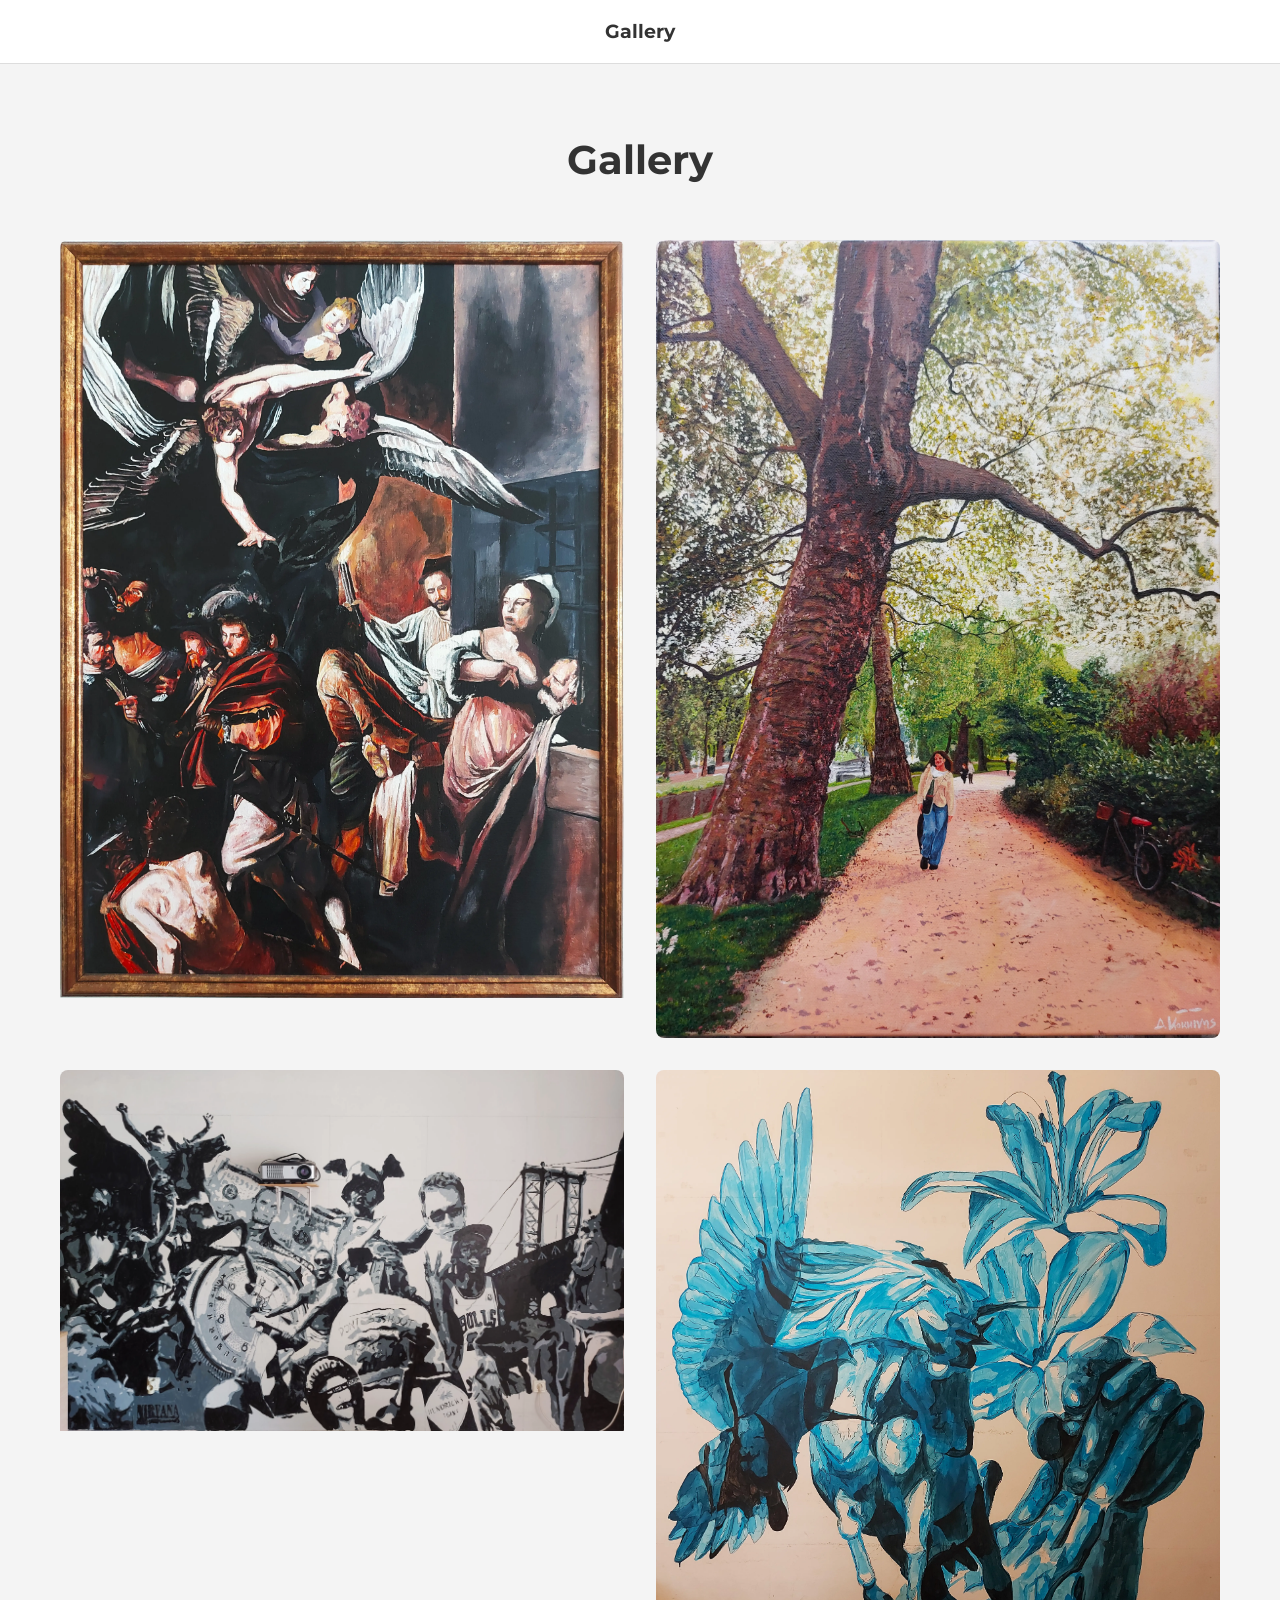
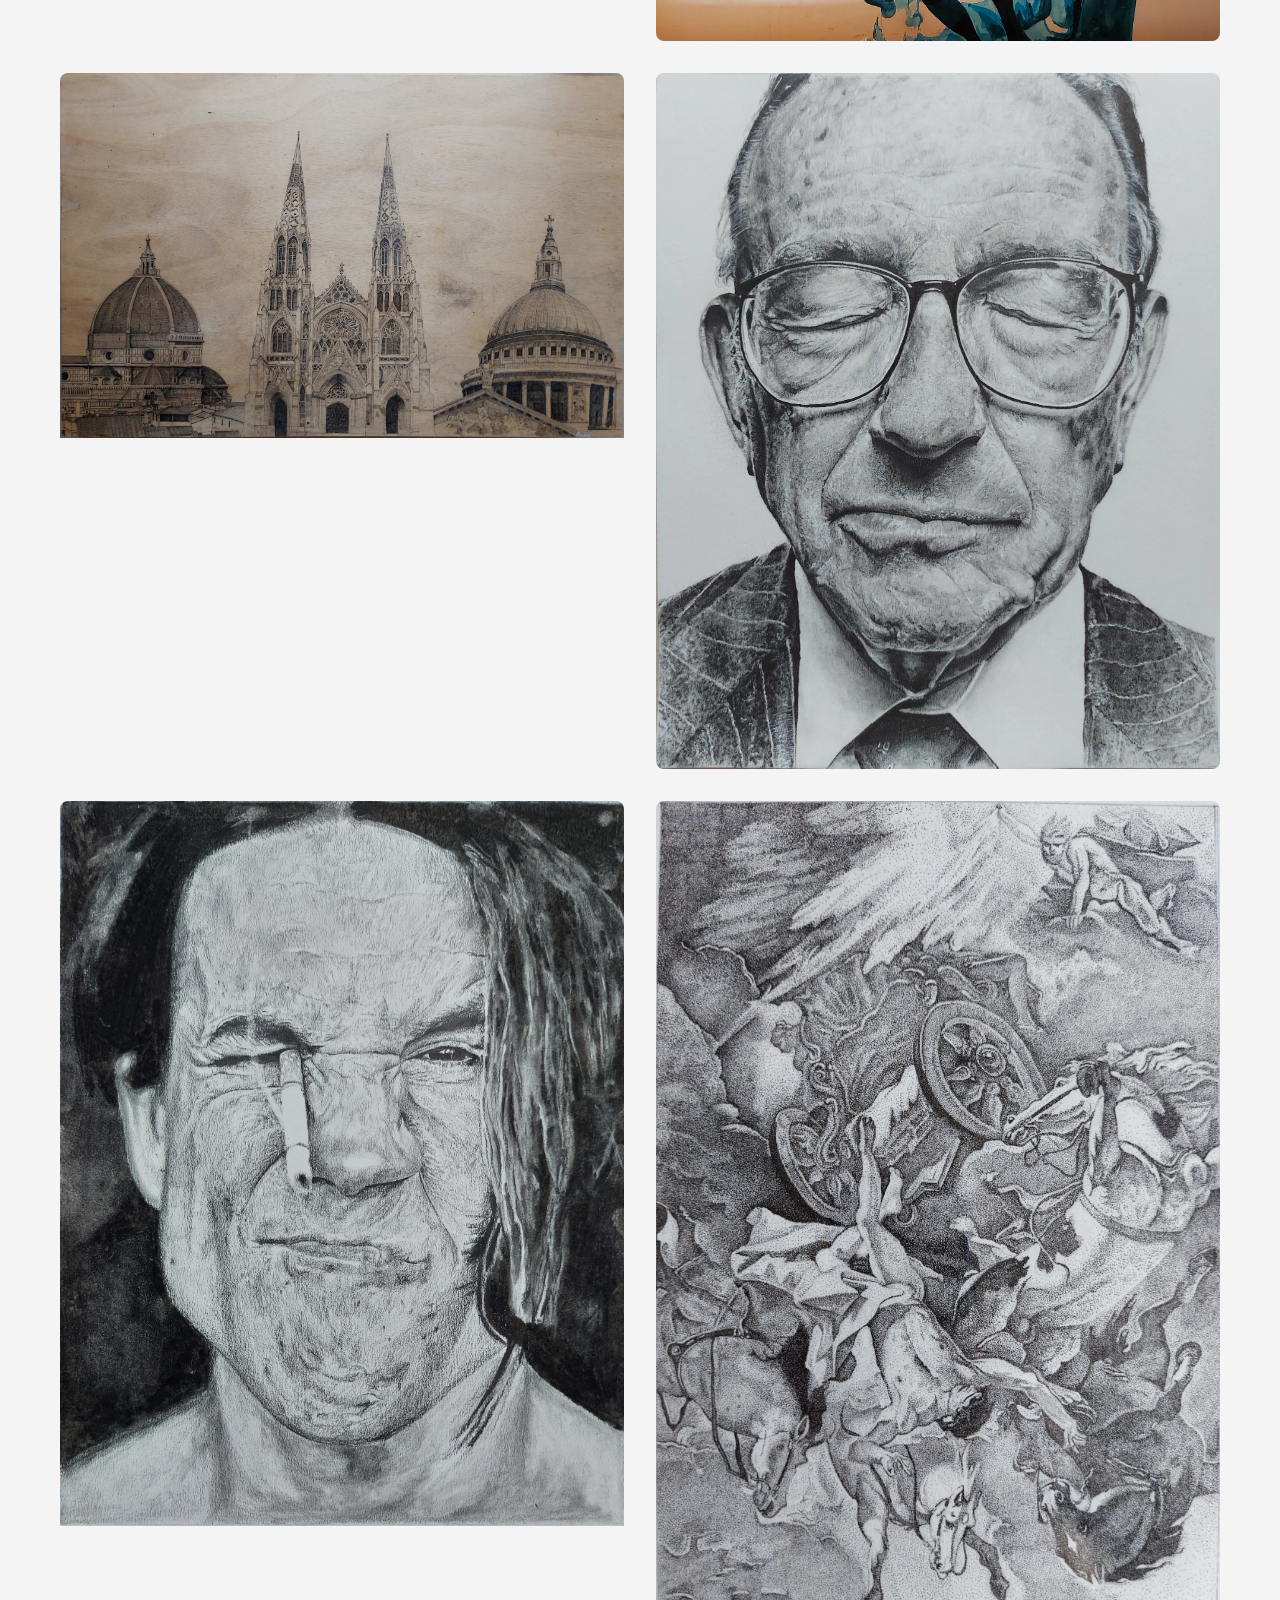
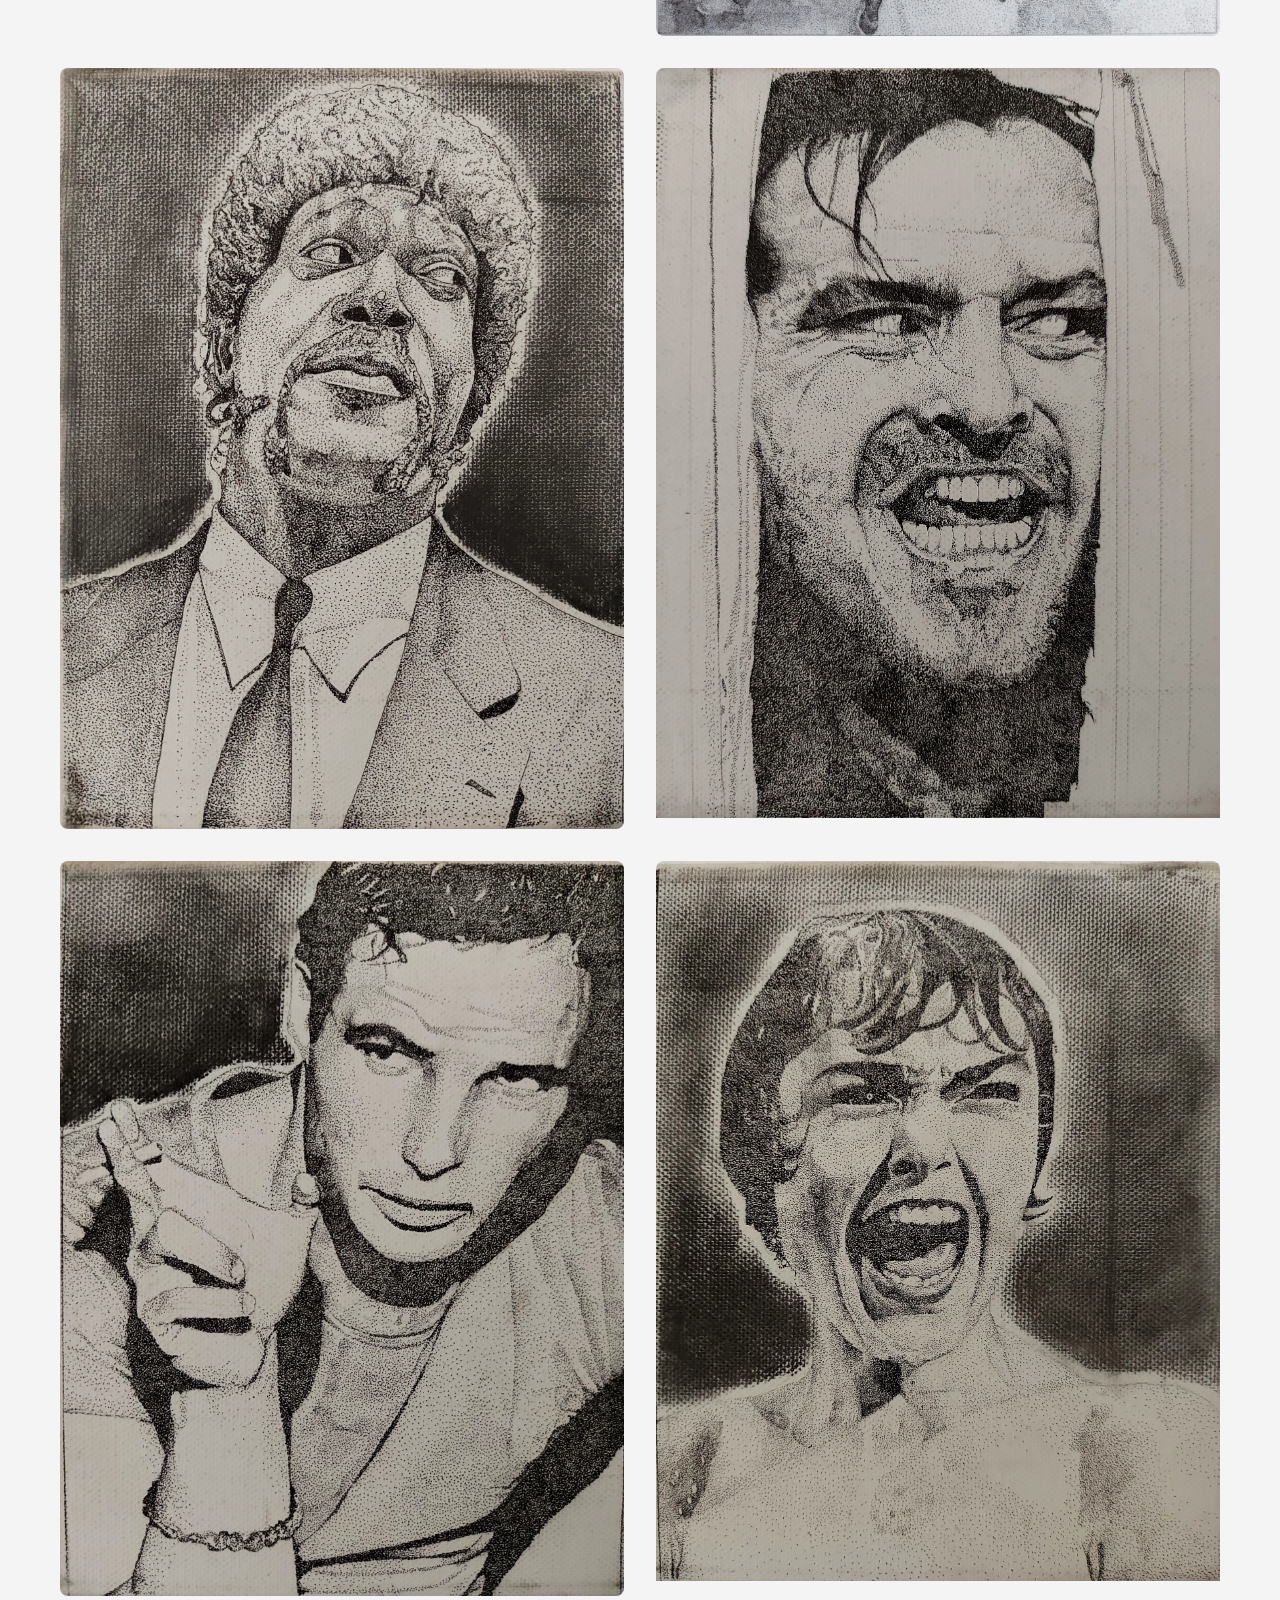
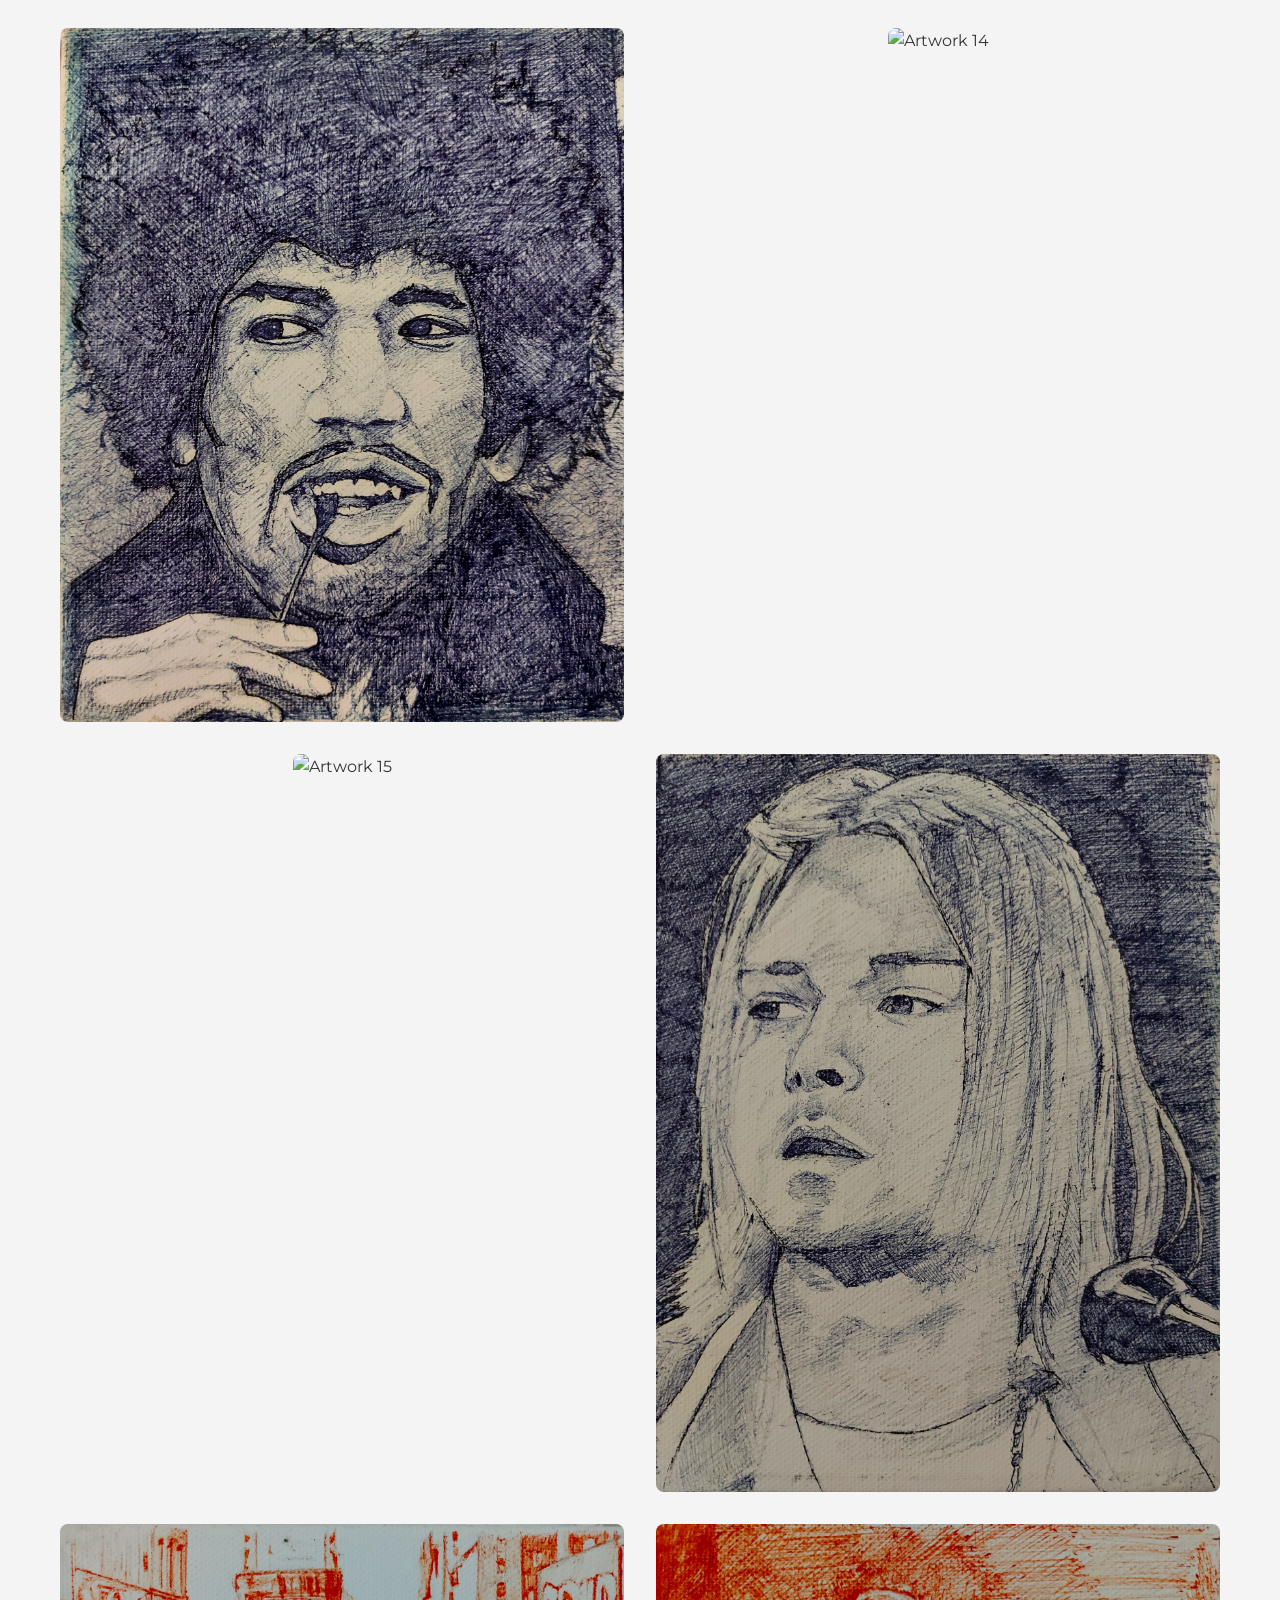
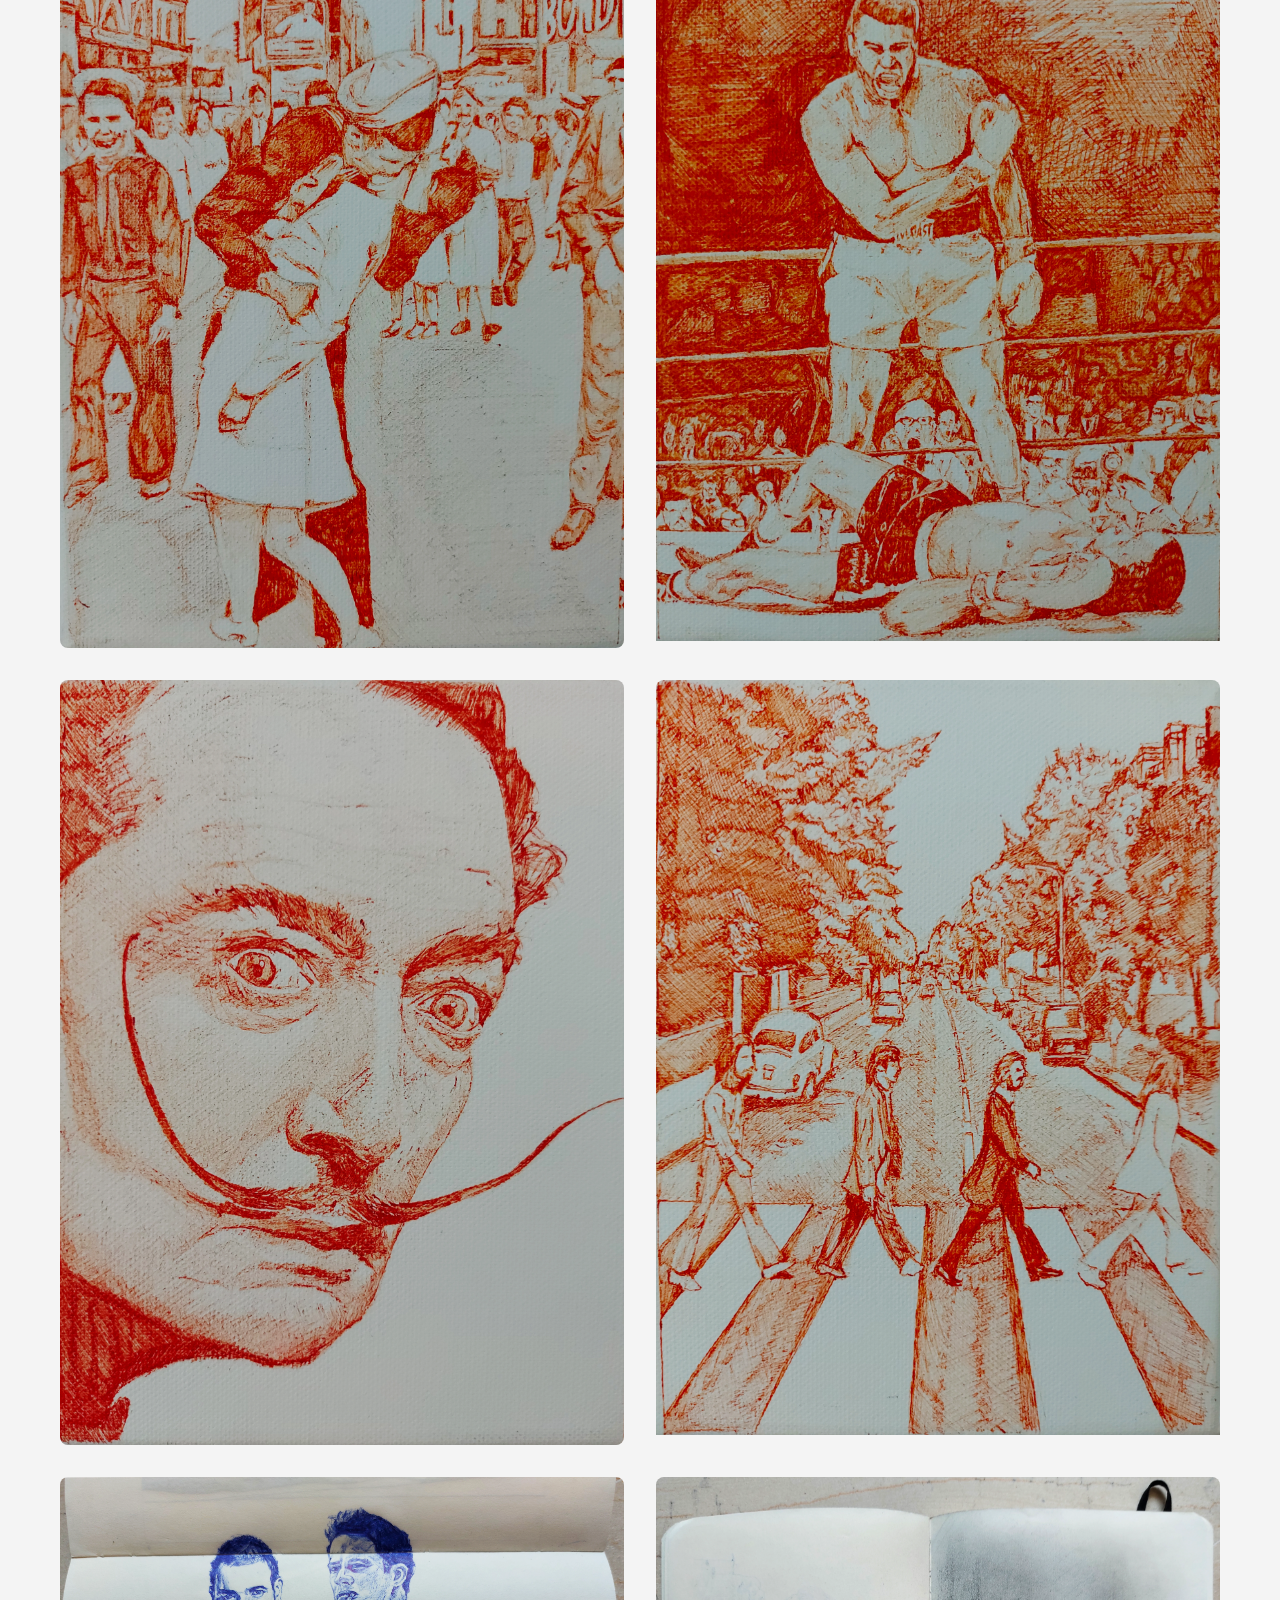
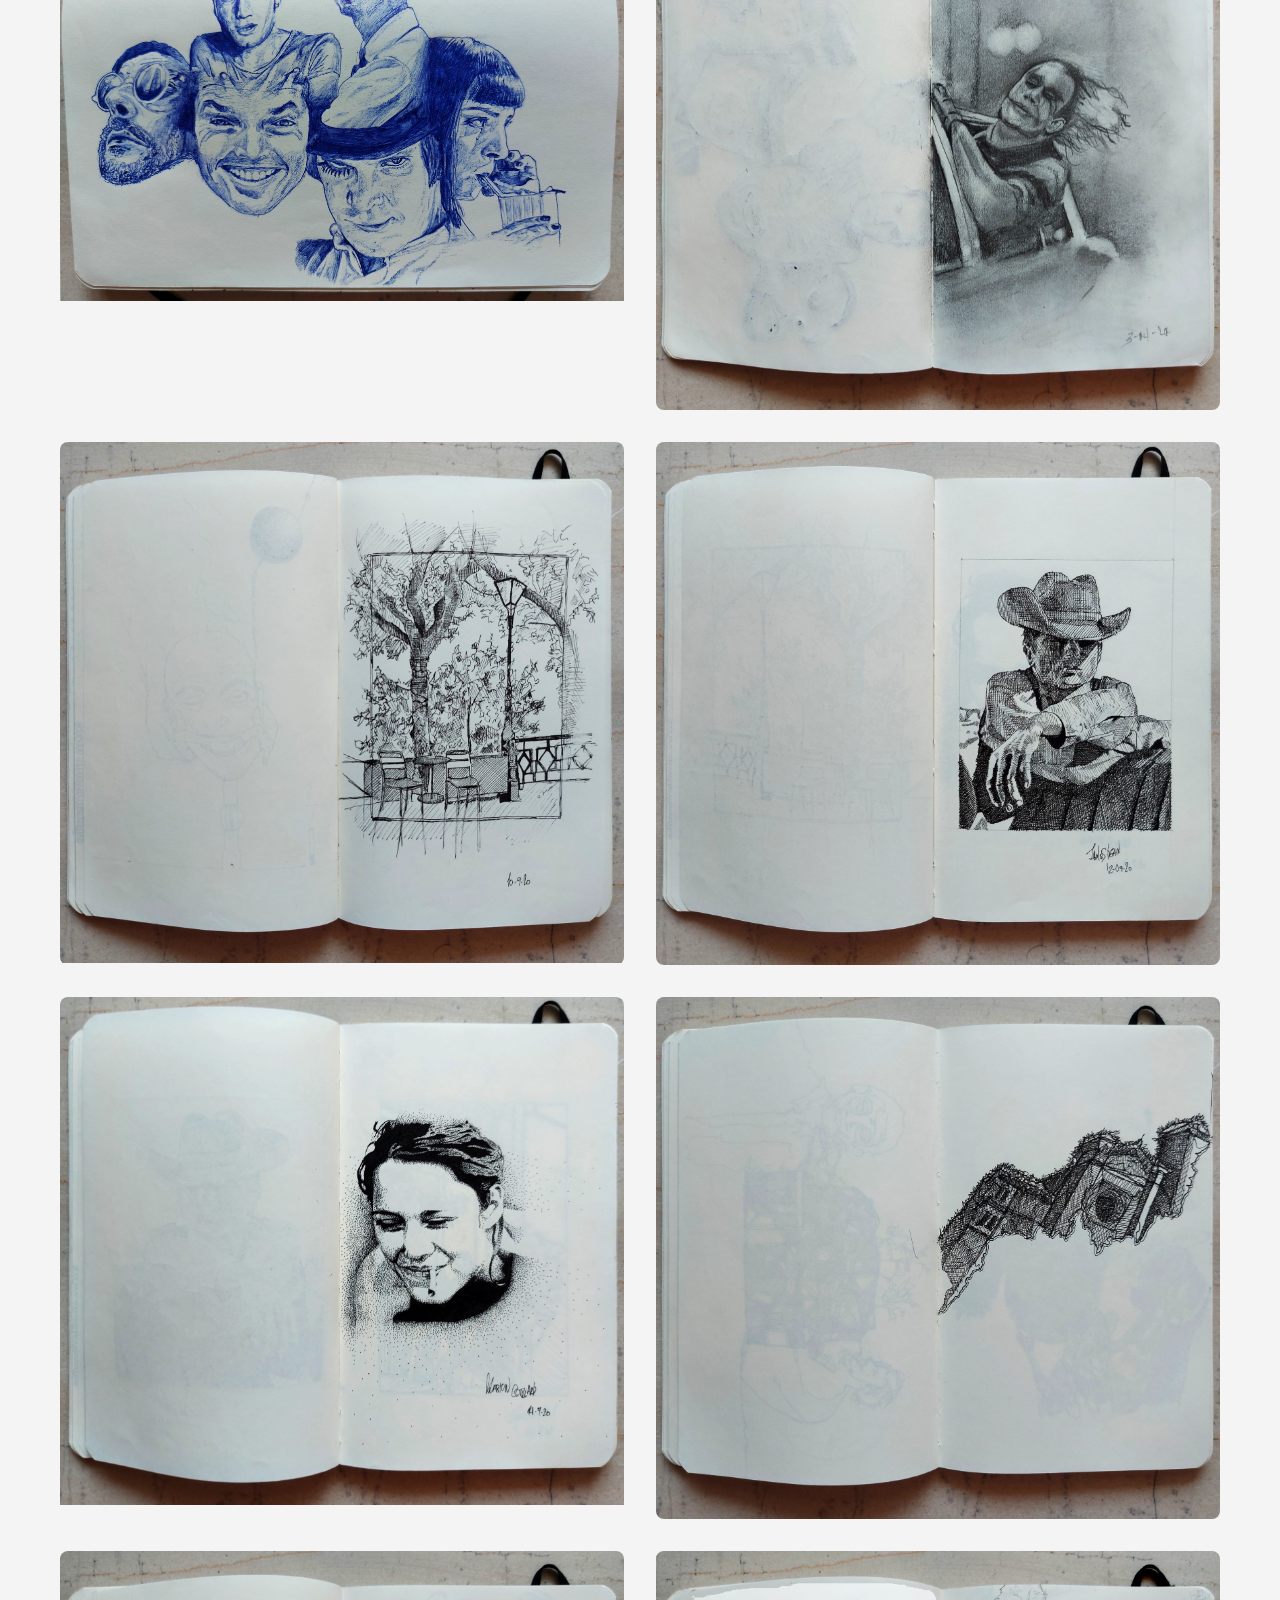
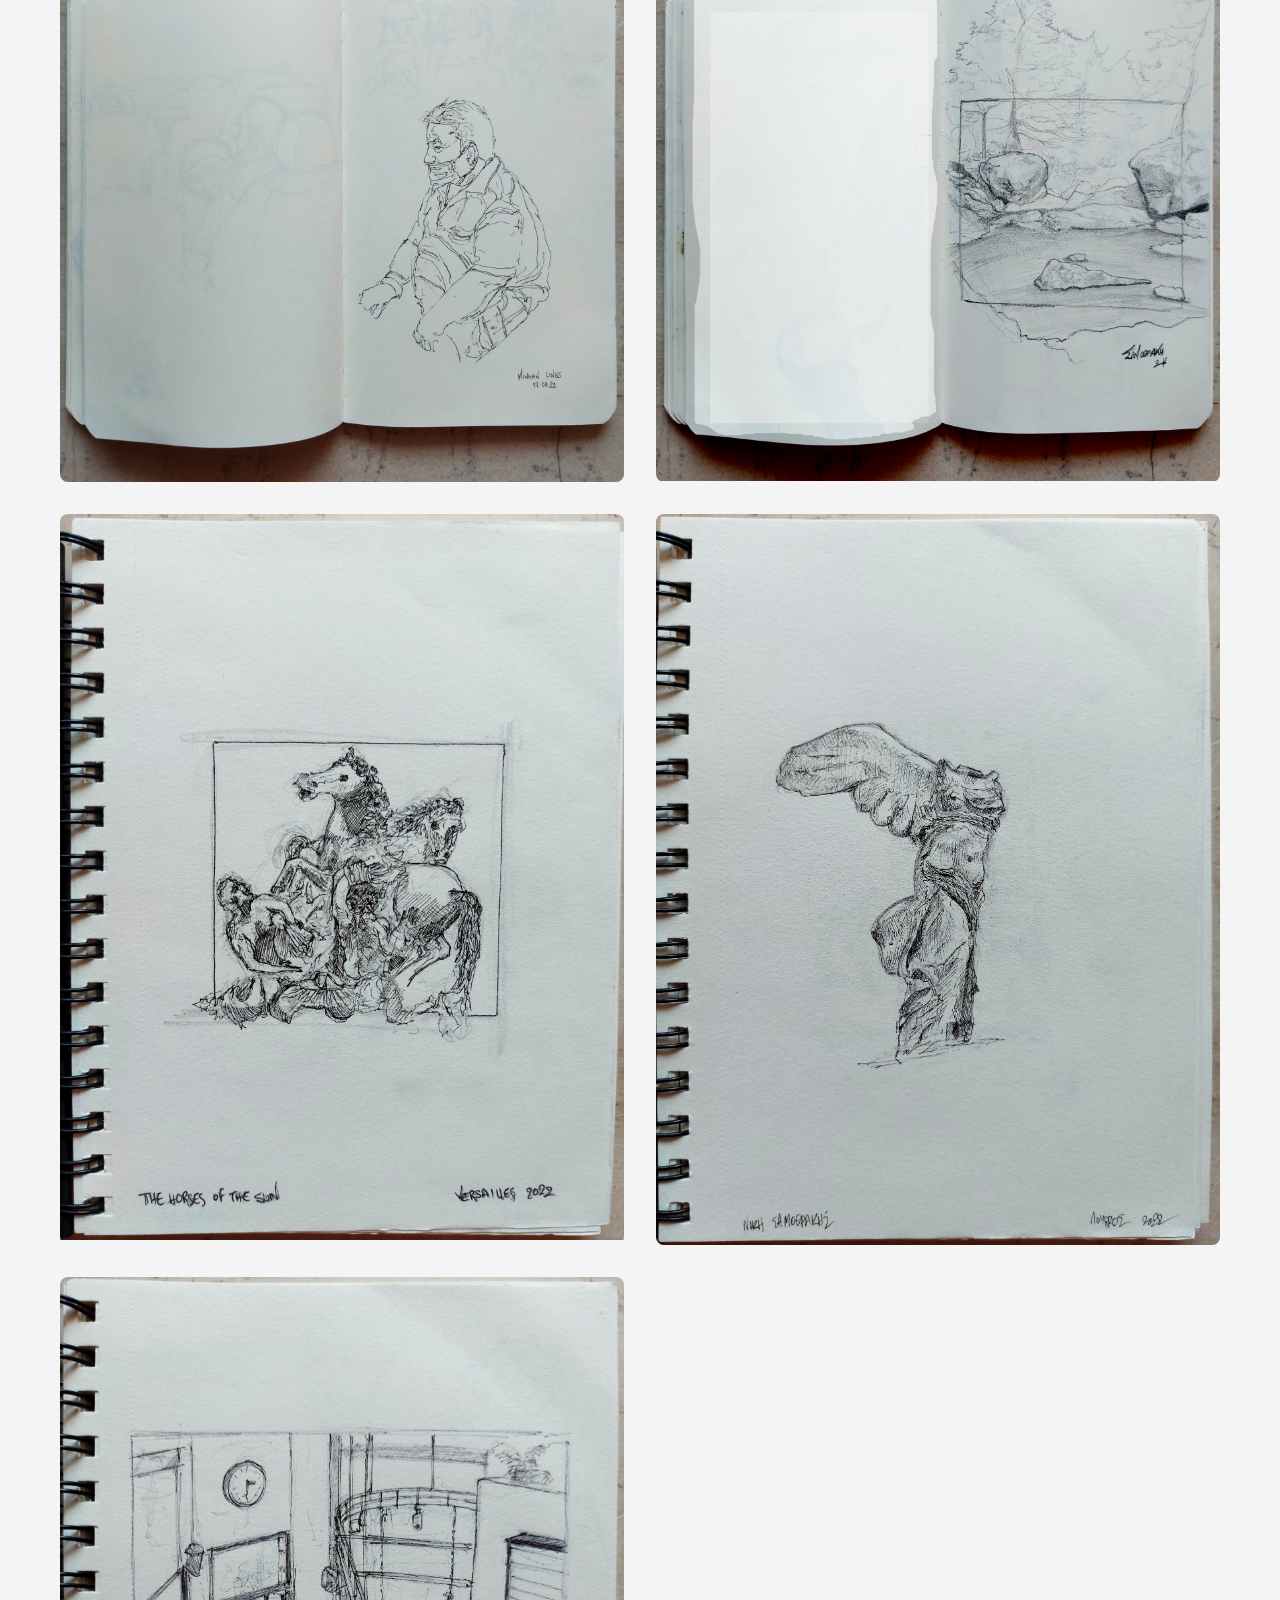
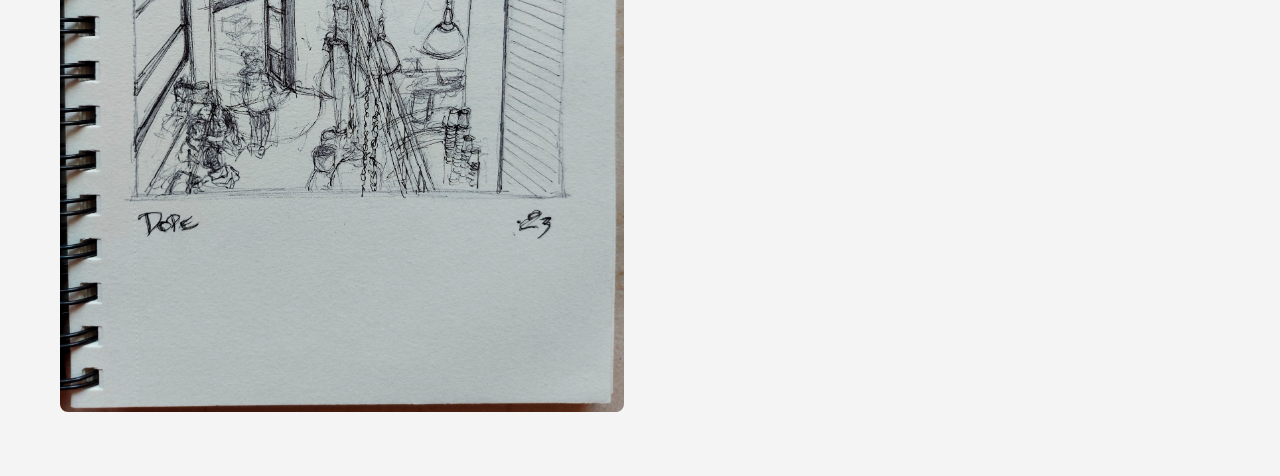
==== index.html @ 59e636bb "Update index.html" ====
<!DOCTYPE html>
<html lang="en">
<head>
    <meta charset="UTF-8">
    <meta name="viewport" content="width=device-width, initial-scale=1.0">
    <title>My Art Portfolio</title>
    <link rel="stylesheet" href="css/style.css">
    <link rel="preconnect" href="https://fonts.googleapis.com">
    <link rel="preconnect" href="https://fonts.gstatic.com" crossorigin>
    <link href="https://fonts.googleapis.com/css2?family=Montserrat:wght@400;700&display=swap" rel="stylesheet">
</head>
<body>

    <header class="site-header">
        <div class="container">
            <nav class="main-nav">
                <ul>
                    <li><a href="#gallery">Gallery</a></li>
                </ul>
            </nav>
        </div>
    </header>

    <main>
        <div class="container">
            <section id="gallery" class="gallery-section">
                <h1 class="gallery-title">Gallery</h1>
                <div class="photo-gallery">
                    <div class="gallery-item" data-title="Oil on Canvas 50x70cm, 2023">
                        <img src="assets/images/1.webp" alt="Artwork 1" loading="lazy">
                    </div>
                    <div class="gallery-item" data-title="Oil on Canvas 30x40cm, 2024">
                        <img src="assets/images/2.webp" alt="Artwork 2" loading="lazy">
                    </div>
                    <div class="gallery-item" data-title="Acrylic paint Wall Mural 406x230cm, 2022">
                        <img src="assets/images/3.webp" alt="Artwork 3" loading="lazy">
                    </div>
                    <div class="gallery-item" data-title="Acrylic paint Wall Mural 150x150cm, 2022">
                        <img src="assets/images/4.webp" alt="Artwork 4" loading="lazy">
                    </div>
                    <div class="gallery-item" data-title="Ink Pen Cross-Hatch on Wood Table 114x75cm, 2022">
                        <img src="assets/images/5.webp" alt="Artwork 5" loading="lazy">
                    </div>
                    <div class="gallery-item" data-title="Pencil & Charcoal Sketch 25x31cm, 2021">
                        <img src="assets/images/6.webp" alt="Artwork 6" loading="lazy">
                    </div>
                    <div class="gallery-item" data-title="Pencil & Charcoal Sketch 28x35cm, 2023">
                        <img src="assets/images/7.webp" alt="Artwork 7" loading="lazy">
                    </div>
                    <div class="gallery-item" data-title="Ink Pen Stippling 23x15.5cm, 2024">
                        <img src="assets/images/8.webp" alt="Artwork 8" loading="lazy">
                    </div>
                    <div class="gallery-item" data-title="Ballpoint Pen on Canvas Stippling 20x15cm, 2020">
                        <img src="assets/images/9.webp" alt="Artwork 9" loading="lazy">
                    </div>
                    <div class="gallery-item" data-title="Ballpoint Pen on Canvas Stippling 20x15cm, 2020">
                        <img src="assets/images/10.webp" alt="Artwork 10" loading="lazy">
                    </div>
                    <div class="gallery-item" data-title="Ballpoint Pen on Canvas Stippling 20x15cm, 2020">
                        <img src="assets/images/11.webp" alt="Artwork 11" loading="lazy">
                    </div>
                    <div class="gallery-item" data-title="Ballpoint Pen on Canvas Stippling 20x15cm, 2020">
                        <img src="assets/images/12.webp" alt="Artwork 12" loading="lazy">
                    </div>
                    <div class="gallery-item" data-title="Ballpoint Pen on Canvas 20x15cm, 2020">
                        <img src="assets/images/13.webp" alt="Artwork 13" loading="lazy">
                    </div>
                    <div class="gallery-item" data-title="Ballpoint Pen on Canvas 20x15cm, 2020">
                        <img src="assets/images/14.webp" alt="Artwork 14" loading="lazy">
                    </div>
                    <div class="gallery-item" data-title="Ballpoint Pen on Canvas 20x15cm, 2020">
                        <img src="assets/images/15.webp" alt="Artwork 15" loading="lazy">
                    </div>
                    <div class="gallery-item" data-title="Ballpoint Pen on Canvas 20x15cm, 2020">
                        <img src="assets/images/16.webp" alt="Artwork 16" loading="lazy">
                    </div>
                    <div class="gallery-item" data-title="Ballpoint Pen on Canvas 20x15cm, 2020">
                        <img src="assets/images/17.webp" alt="Artwork 17" loading="lazy">
                    </div>
                    <div class="gallery-item" data-title="Ballpoint Pen on Canvas 20x15cm, 2020">
                        <img src="assets/images/18.webp" alt="Artwork 18" loading="lazy">
                    </div>
                    <div class="gallery-item" data-title="Ballpoint Pen on Canvas 20x15cm, 2020">
                        <img src="assets/images/19.webp" alt="Artwork 19" loading="lazy">
                    </div>
                    <div class="gallery-item" data-title="Ballpoint Pen on Canvas 20x15cm, 2020">
                        <img src="assets/images/20.webp" alt="Artwork 20" loading="lazy">
                    </div>
                    <div class="gallery-item" data-title="Ballpoint Pen on Sketchbook 21x13cm, 2020">
                        <img src="assets/images/21.webp" alt="Artwork 21" loading="lazy">
                    </div>
                    <div class="gallery-item" data-title="Pencil on Sketchbook 21x13cm, 2020">
                        <img src="assets/images/22.webp" alt="Artwork 22" loading="lazy">
                    </div>
                    <div class="gallery-item" data-title="Inc Pen on Sketchbook 21x13cm, 2020">
                        <img src="assets/images/23.webp" alt="Artwork 23" loading="lazy">
                    </div>
                    <div class="gallery-item" data-title="Inc Pen Cross-Hatch on Sketchbook 21x13cm, 2020">
                        <img src="assets/images/24.webp" alt="Artwork 24" loading="lazy">
                    </div>
                    <div class="gallery-item" data-title="Inc Pen Stippling on Sketchbook 21x13cm, 2020">
                        <img src="assets/images/25.webp" alt="Artwork 25" loading="lazy">
                    </div>
                    <div class="gallery-item" data-title="Inc Pen on Sketchbook 21x13cm, 2021">
                        <img src="assets/images/26.webp" alt="Artwork 26" loading="lazy">
                    </div>
                    <div class="gallery-item" data-title="Ink Pen on Sketchbook 21x13cm, 2022">
                        <img src="assets/images/27.webp" alt="Artwork 27" loading="lazy">
                    </div>
                    <div class="gallery-item" data-title="Pencil on Sketchbook 21x13cm, 2024">
                        <img src="assets/images/28.webp" alt="Artwork 28" loading="lazy">
                    </div>
                    <div class="gallery-item" data-title="Inc Pen on Sketchbook 21x14cm, 2022">
                        <img src="assets/images/29.webp" alt="Artwork 29" loading="lazy">
                    </div>
                    <div class="gallery-item" data-title="Inc Pen on Sketchbook 21x14cm, 2022">
                        <img src="assets/images/30.webp" alt="Artwork 30" loading="lazy">
                    </div>
                    <div class="gallery-item" data-title="Inc Pen on Sketchbook 21x14cm, 2023">
                        <img src="assets/images/31.webp" alt="Artwork 31" loading="lazy">
                    </div>
                </div>
            </section>
        </div>
    </main>
    <!-- Lightbox modal -->
    <div id="lightbox" class="lightbox">
      <span class="close">&times;</span>
      <img class="lightbox-content" id="lightbox-img">
    </div>

    <script>
      const lightbox = document.getElementById("lightbox");
      const lightboxImg = document.getElementById("lightbox-img");
      const closeBtn = document.querySelector(".lightbox .close");

      document.querySelectorAll(".gallery-item img").forEach(img => {
        img.addEventListener("click", () => {
          lightbox.style.display = "flex";
          lightboxImg.src = img.src;
        });
      });

      // Close on click of X
      closeBtn.addEventListener("click", () => {
        lightbox.style.display = "none";
      });

      // Close on click outside image
      lightbox.addEventListener("click", (e) => {
        if (e.target === lightbox) {
          lightbox.style.display = "none";
        }
      });
    </script>

</body>
</html>
---- css/style.css ----
* {
    margin: 0;
    padding: 0;
    box-sizing: border-box;
}

html {
    scroll-behavior: smooth;
}

body {
    font-family: 'Montserrat', sans-serif;
    line-height: 1.6;
    background-color: #f4f4f4;
    color: #333;
}

.container {
    max-width: 1200px;
    margin: 0 auto;
    padding: 0 20px;
}

/* Header and Navigation */
.site-header {
    background-color: #fff;
    padding: 1rem 0;
    text-align: center;
    border-bottom: 1px solid #ddd;
}

.main-nav ul {
    list-style: none;
}

.main-nav ul li {
    display: inline;
    margin: 0 15px;
}

.main-nav a {
    text-decoration: none;
    color: #333;
    font-weight: 700;
    font-size: 1.2rem;
    transition: color 0.3s ease;
}

.main-nav a:hover {
    color: #777;
}

/* Gallery Section */
.gallery-section {
    padding: 4rem 0;
}

.gallery-title {
    text-align: center;
    margin-bottom: 3rem;
    font-size: 2.5rem;
}

.photo-gallery {
    display: grid;
    grid-template-columns: repeat(2, 1fr); 
    gap: 2rem; 
    justify-items: center; 
}

.gallery-item {
    position: relative;
    overflow: hidden;
    cursor: pointer;
    border-radius: 8px;
    transition: transform 0.5s ease;
}

.gallery-item img {
    display: block;
    width: 100%;
    height: auto;
    transition: transform 2s ease, opacity 0.5s ease; /* smooth slow zoom + fade */
}

/* Zoom and fade image on hover */
.gallery-item:hover img {
    transform: scale(1.1);
    opacity: 0.7;
}

.gallery-item:hover {
    transform: translateY(-3px);
    box-shadow: 0 8px 20px rgba(0,0,0,0.2);
}

/* Overlay text */
.gallery-item::after {
    content: attr(data-title); /* dynamic text from HTML */
    position: absolute;
    top: 50%;
    left: 50%;
    transform: translate(-50%, -50%);
    color: white;
    font-size: 1.3rem;
    font-weight: 700;
    text-align: center;
    opacity: 0;
    transition: opacity 0.6s ease;
    pointer-events: none;
}

/* Show text on hover */
.gallery-item:hover::after {
    opacity: 1;
}

/* Responsive adjustments */
@media (max-width: 768px) {
    .gallery-title {
        font-size: 2rem;
    }

    .photo-gallery {
        grid-template-columns: repeat(auto-fit, minmax(250px, 1fr));
    }
}

@media (max-width: 1024px) {
    .photo-gallery {
        grid-template-columns: repeat(2, 1fr); 
    }
}

@media (max-width: 600px) {
    .photo-gallery {
        grid-template-columns: 1fr; 
    }
}

/* Lightbox modal */
.lightbox {
    display: none; 
    position: fixed;
    z-index: 1000;
    left: 0;
    top: 0;
    width: 100%;
    height: 100%;
    background: rgba(0, 0, 0, 0.7); 
    backdrop-filter: blur(5px);      
    justify-content: center;
    align-items: center;
}

.lightbox-content {
    max-width: 90%;
    max-height: 90%;
    border-radius: 8px;
    box-shadow: 0 4px 20px rgba(0,0,0,0.4);
}

.lightbox .close {
    position: absolute;
    top: 20px;
    right: 40px;
    font-size: 40px;
    font-weight: bold;
    color: white;
    cursor: pointer;
    transition: 0.3s;
}

.lightbox .close:hover {
    color: #ccc;
}
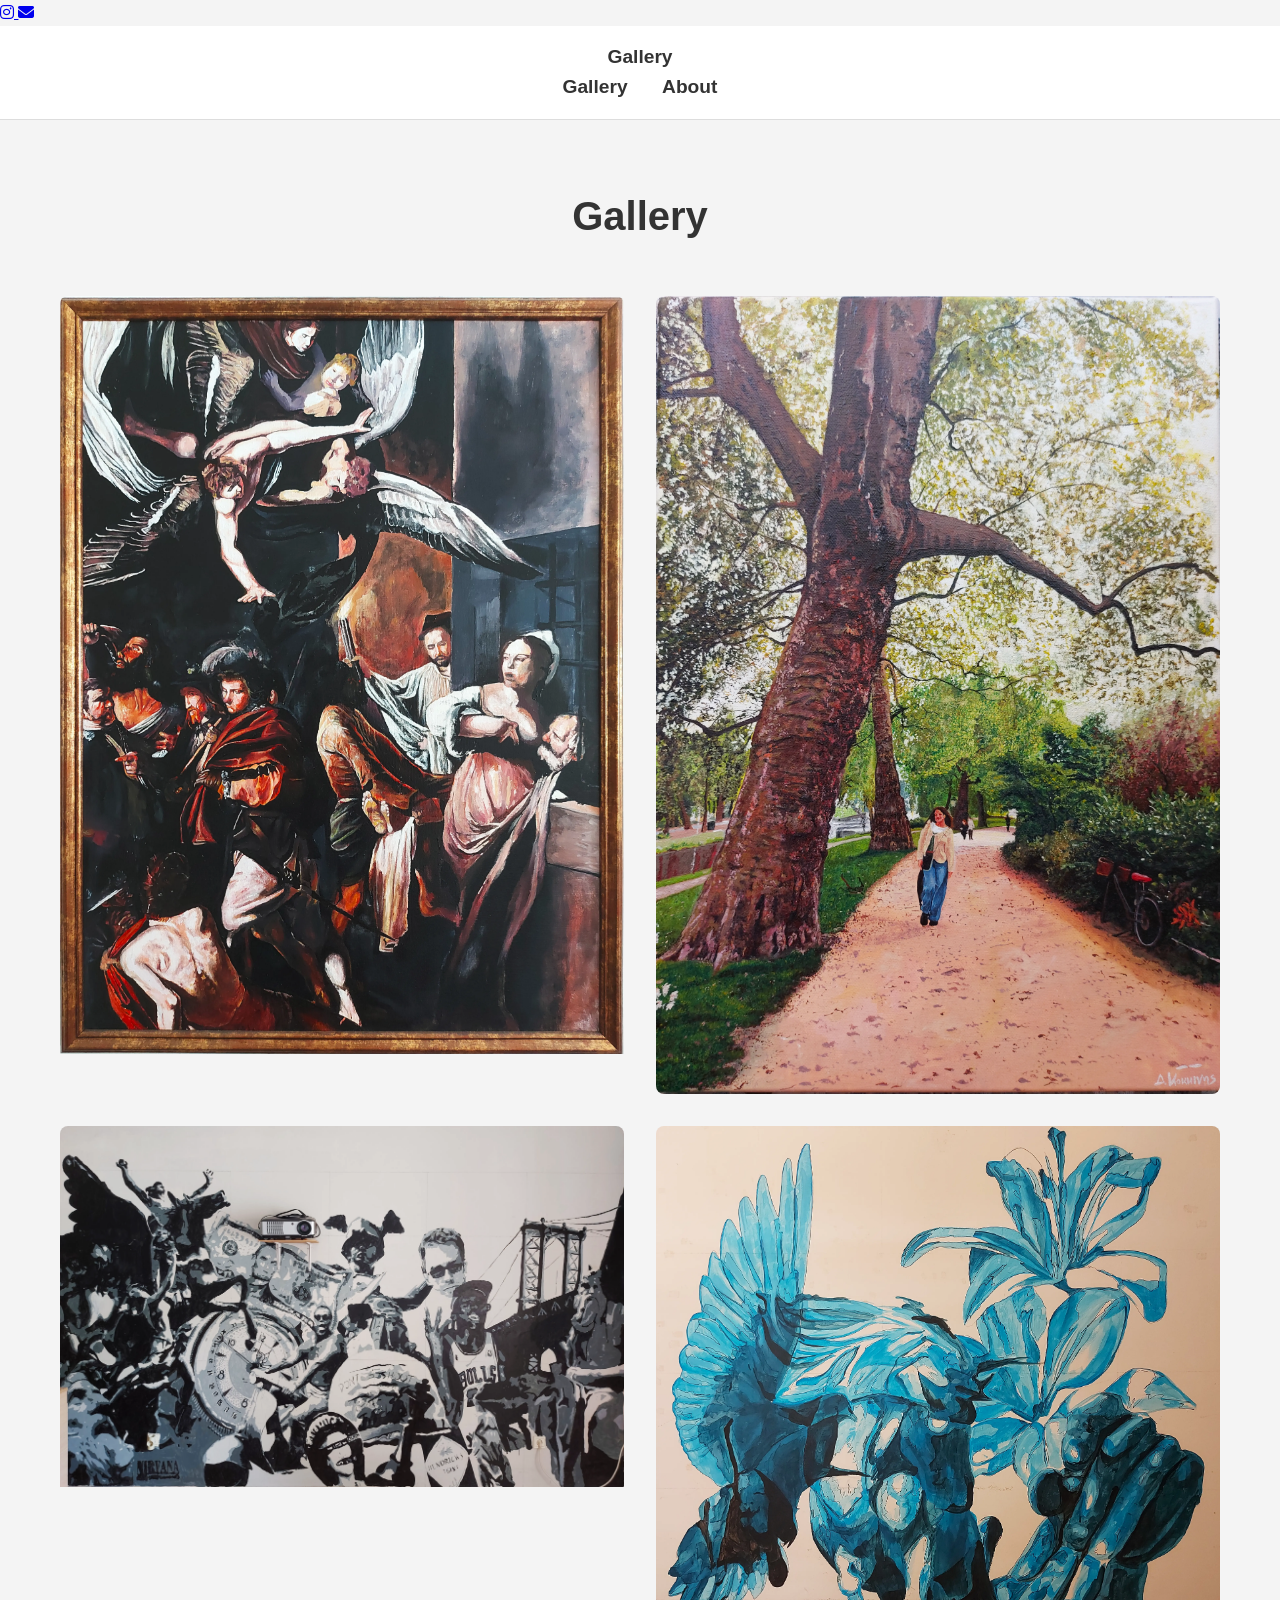
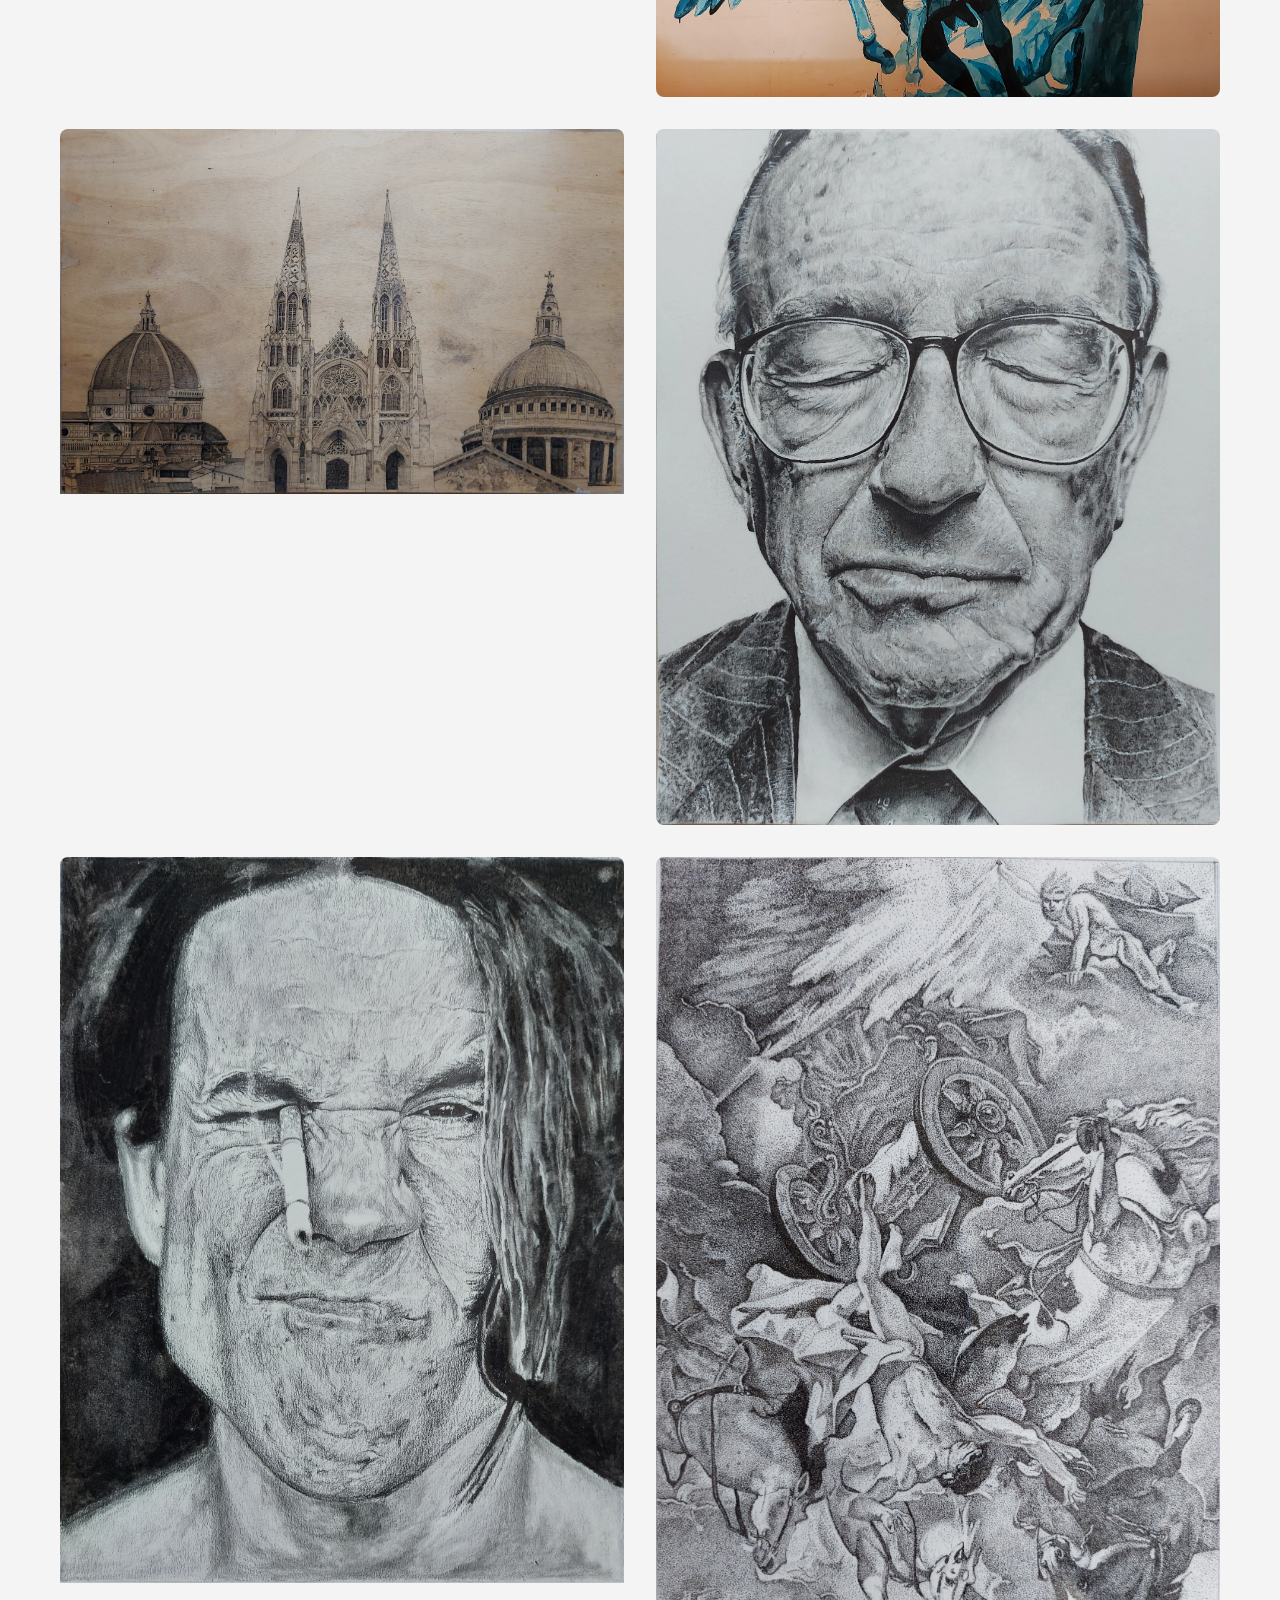
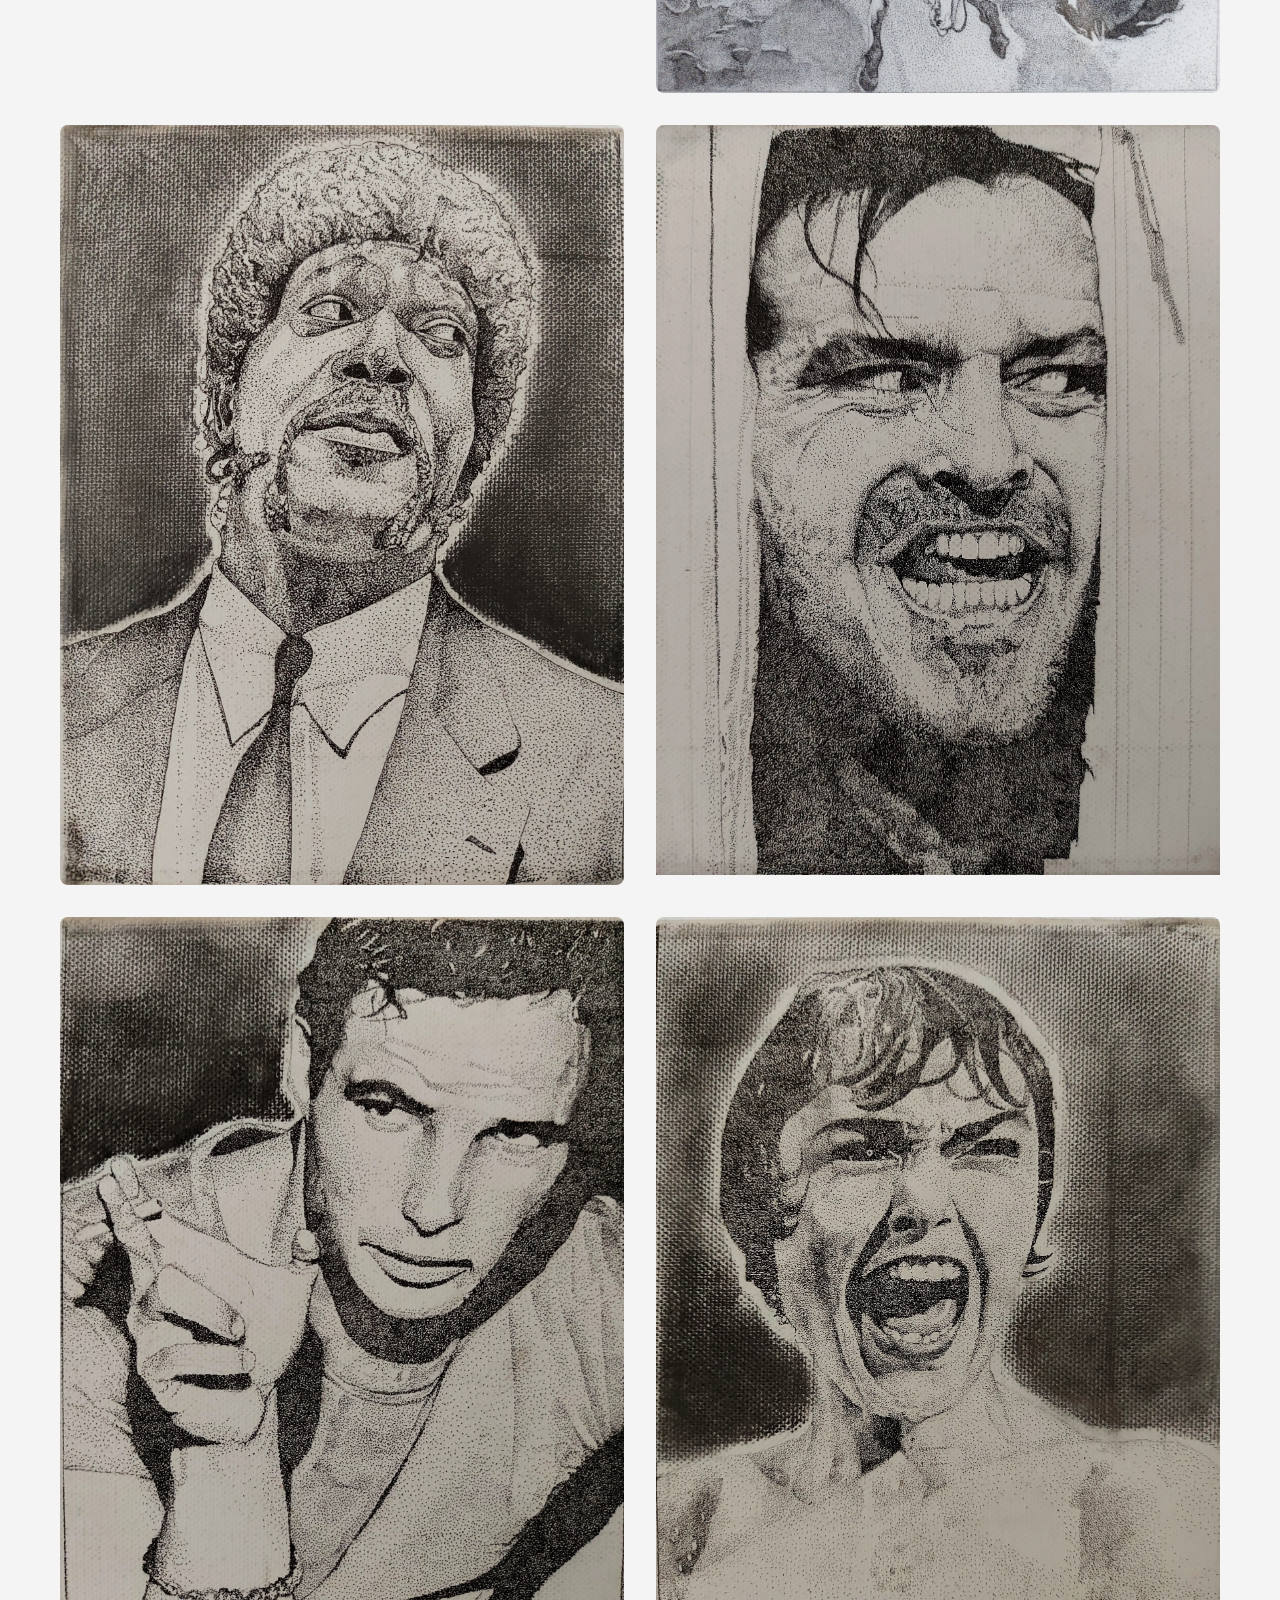
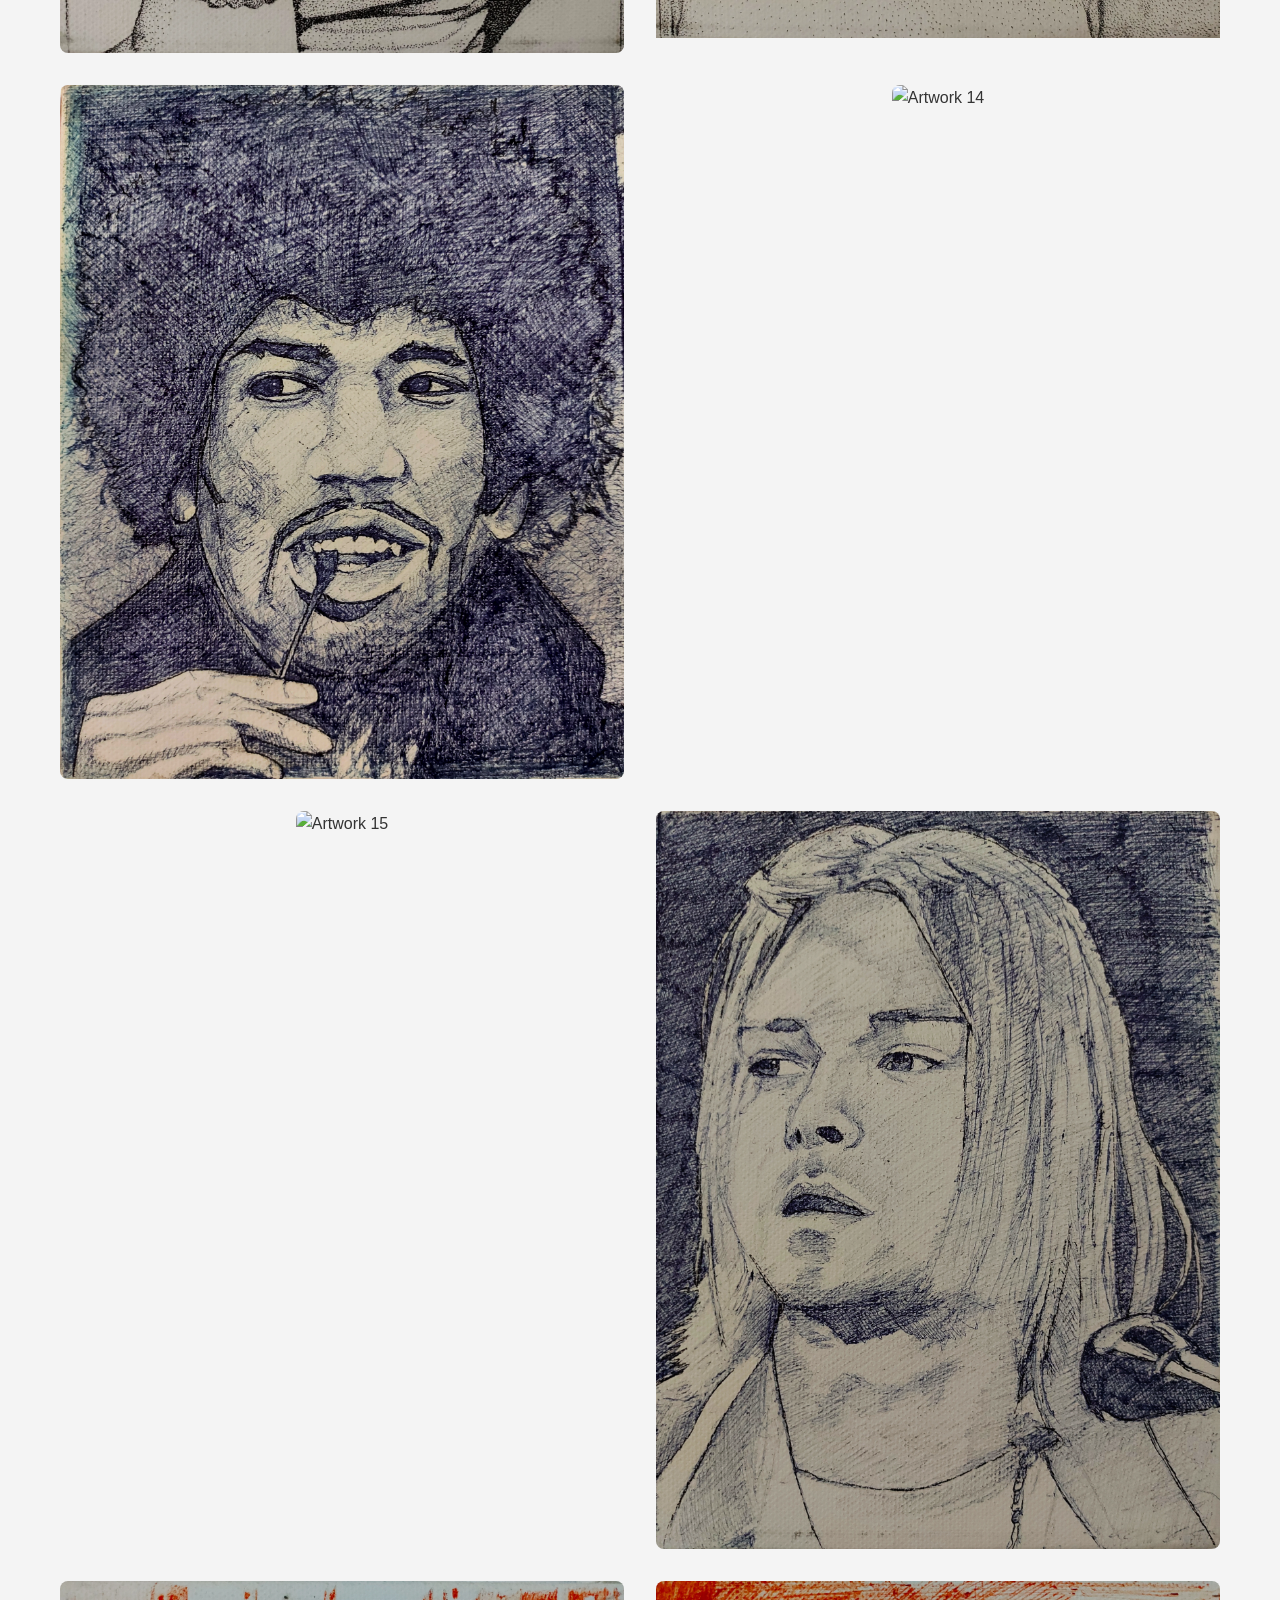
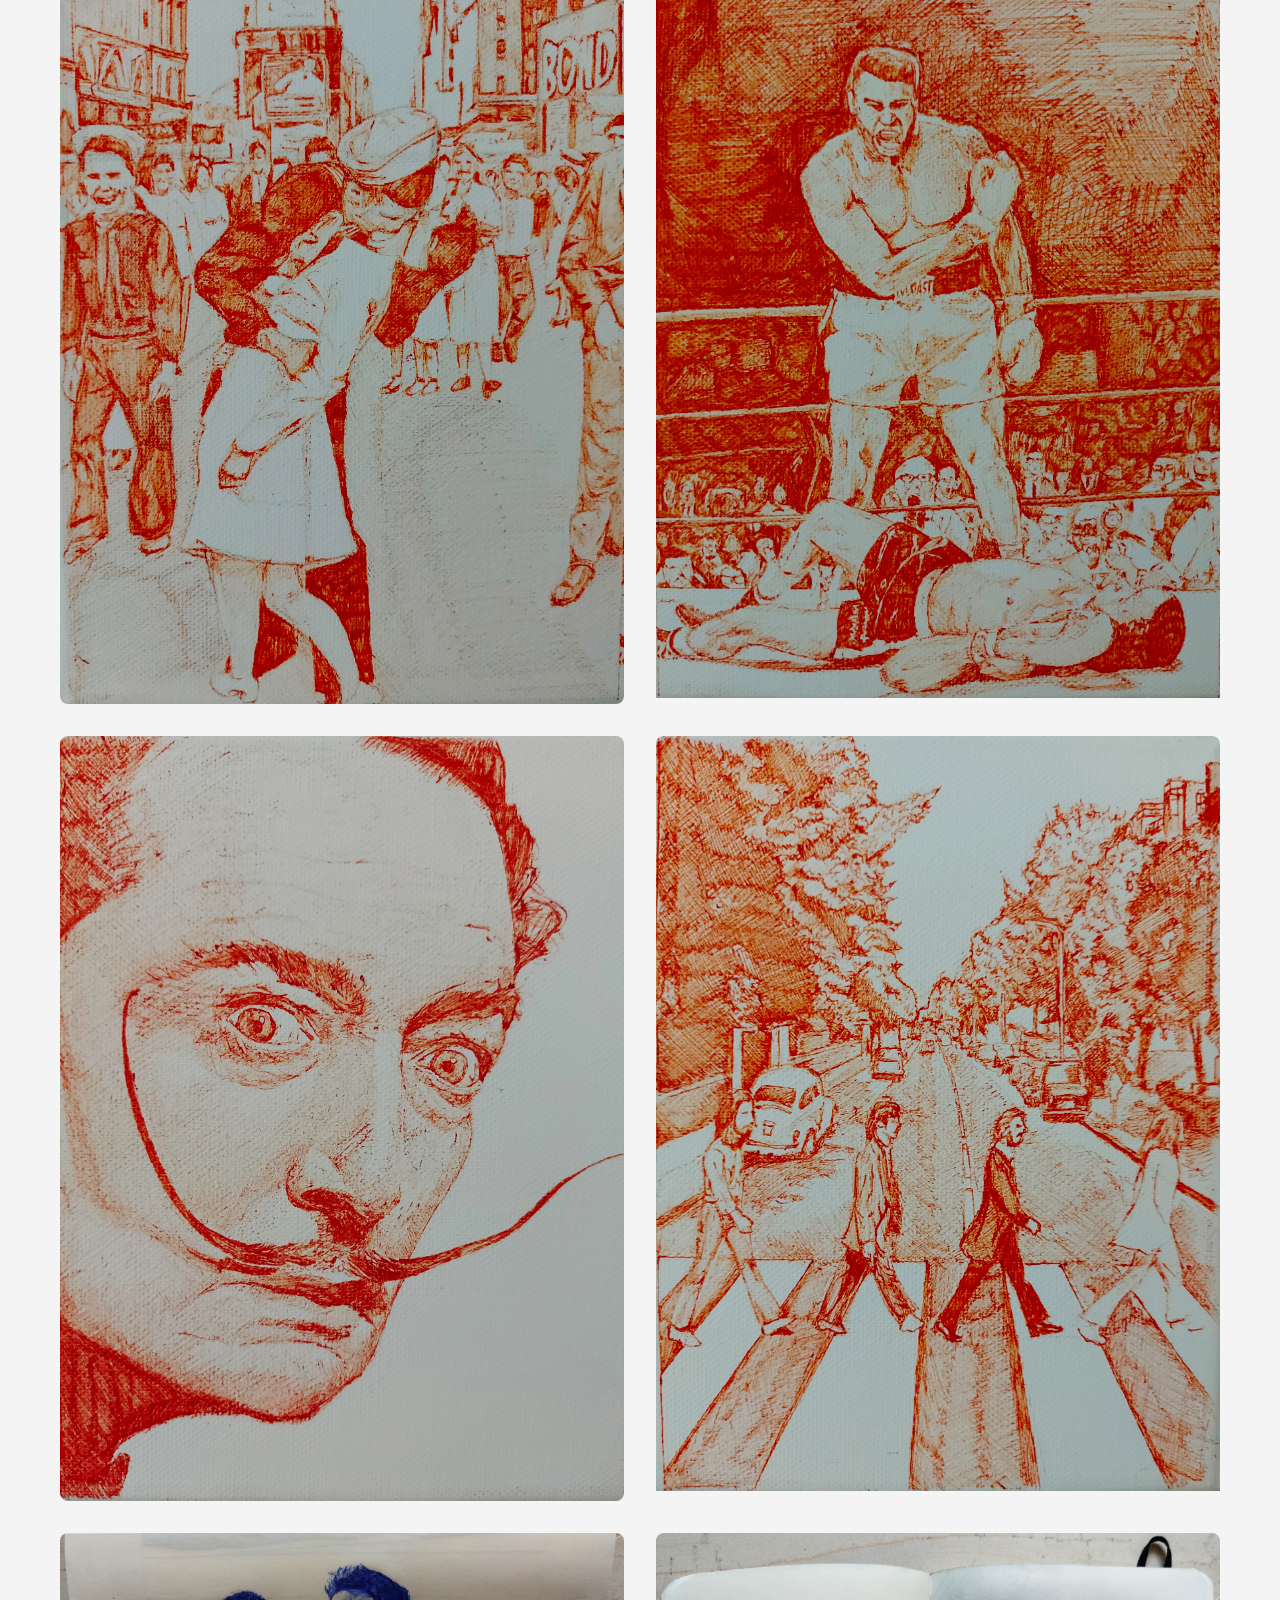
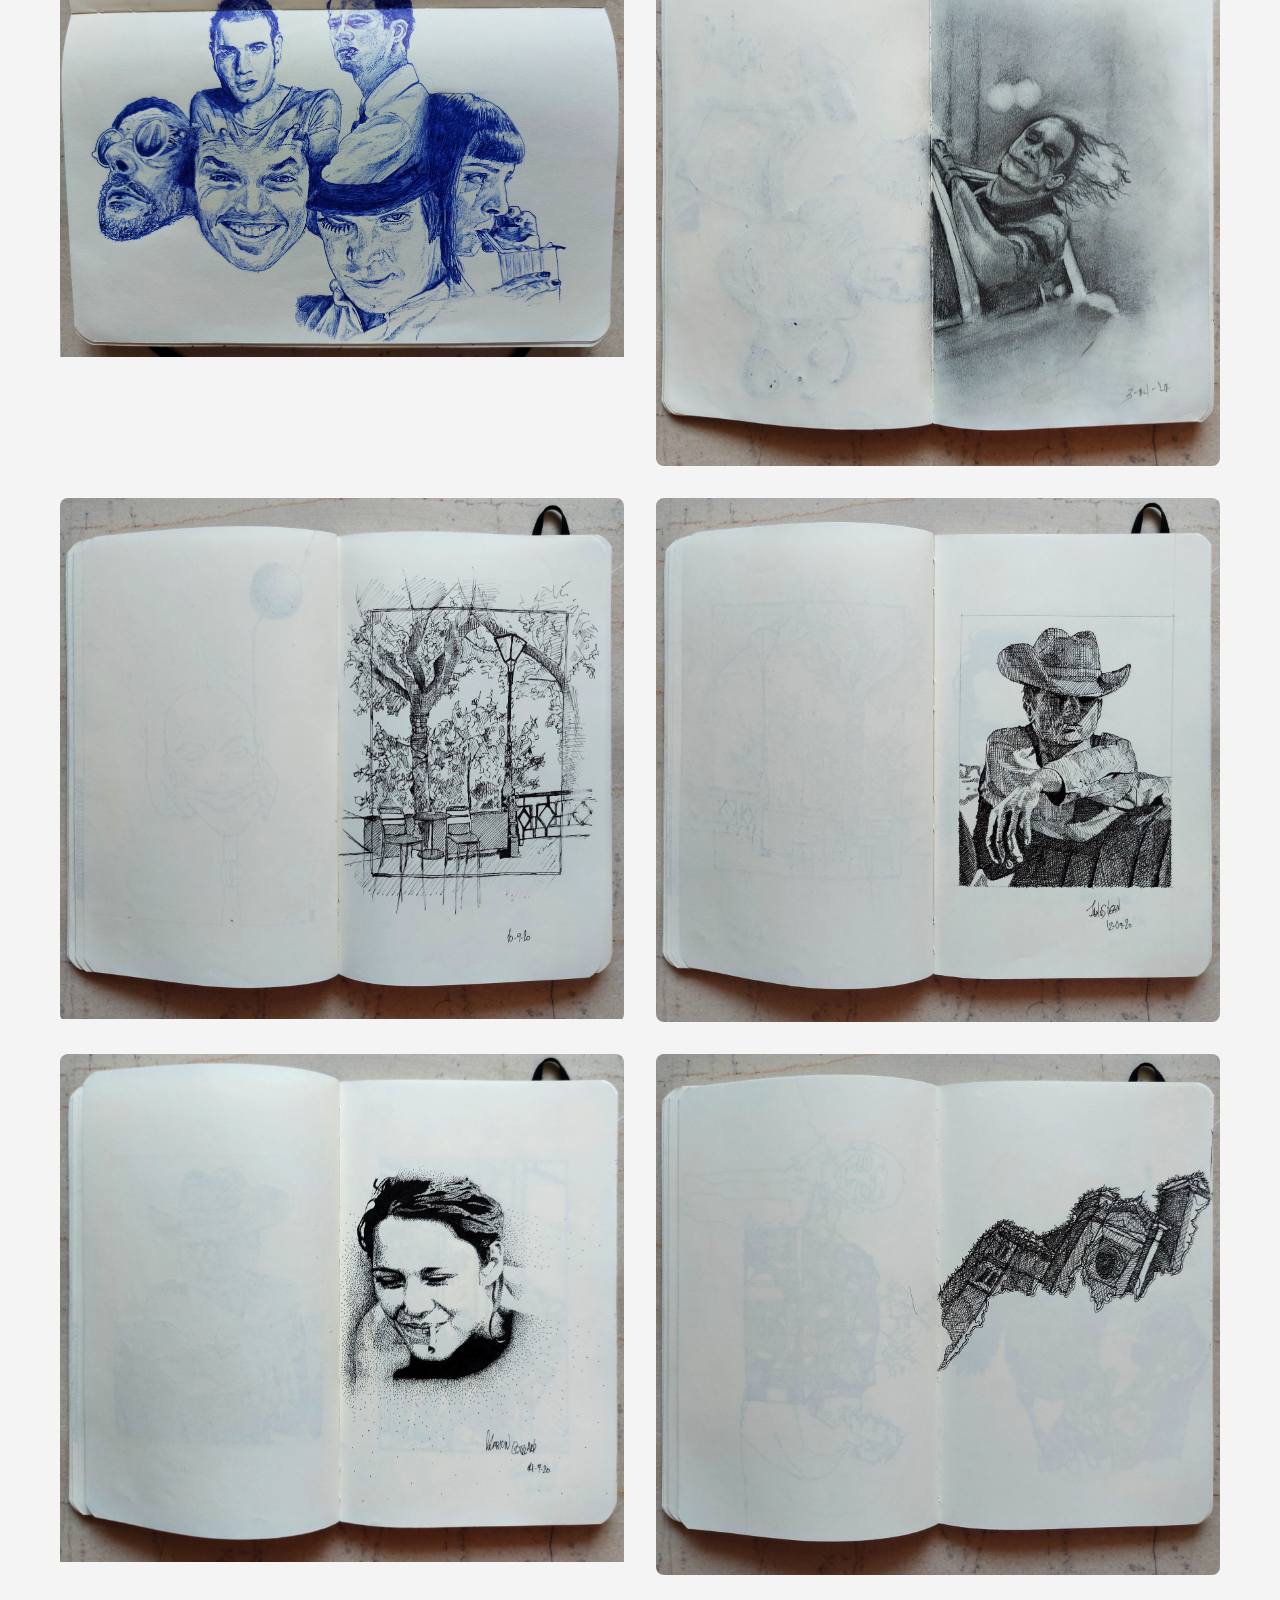
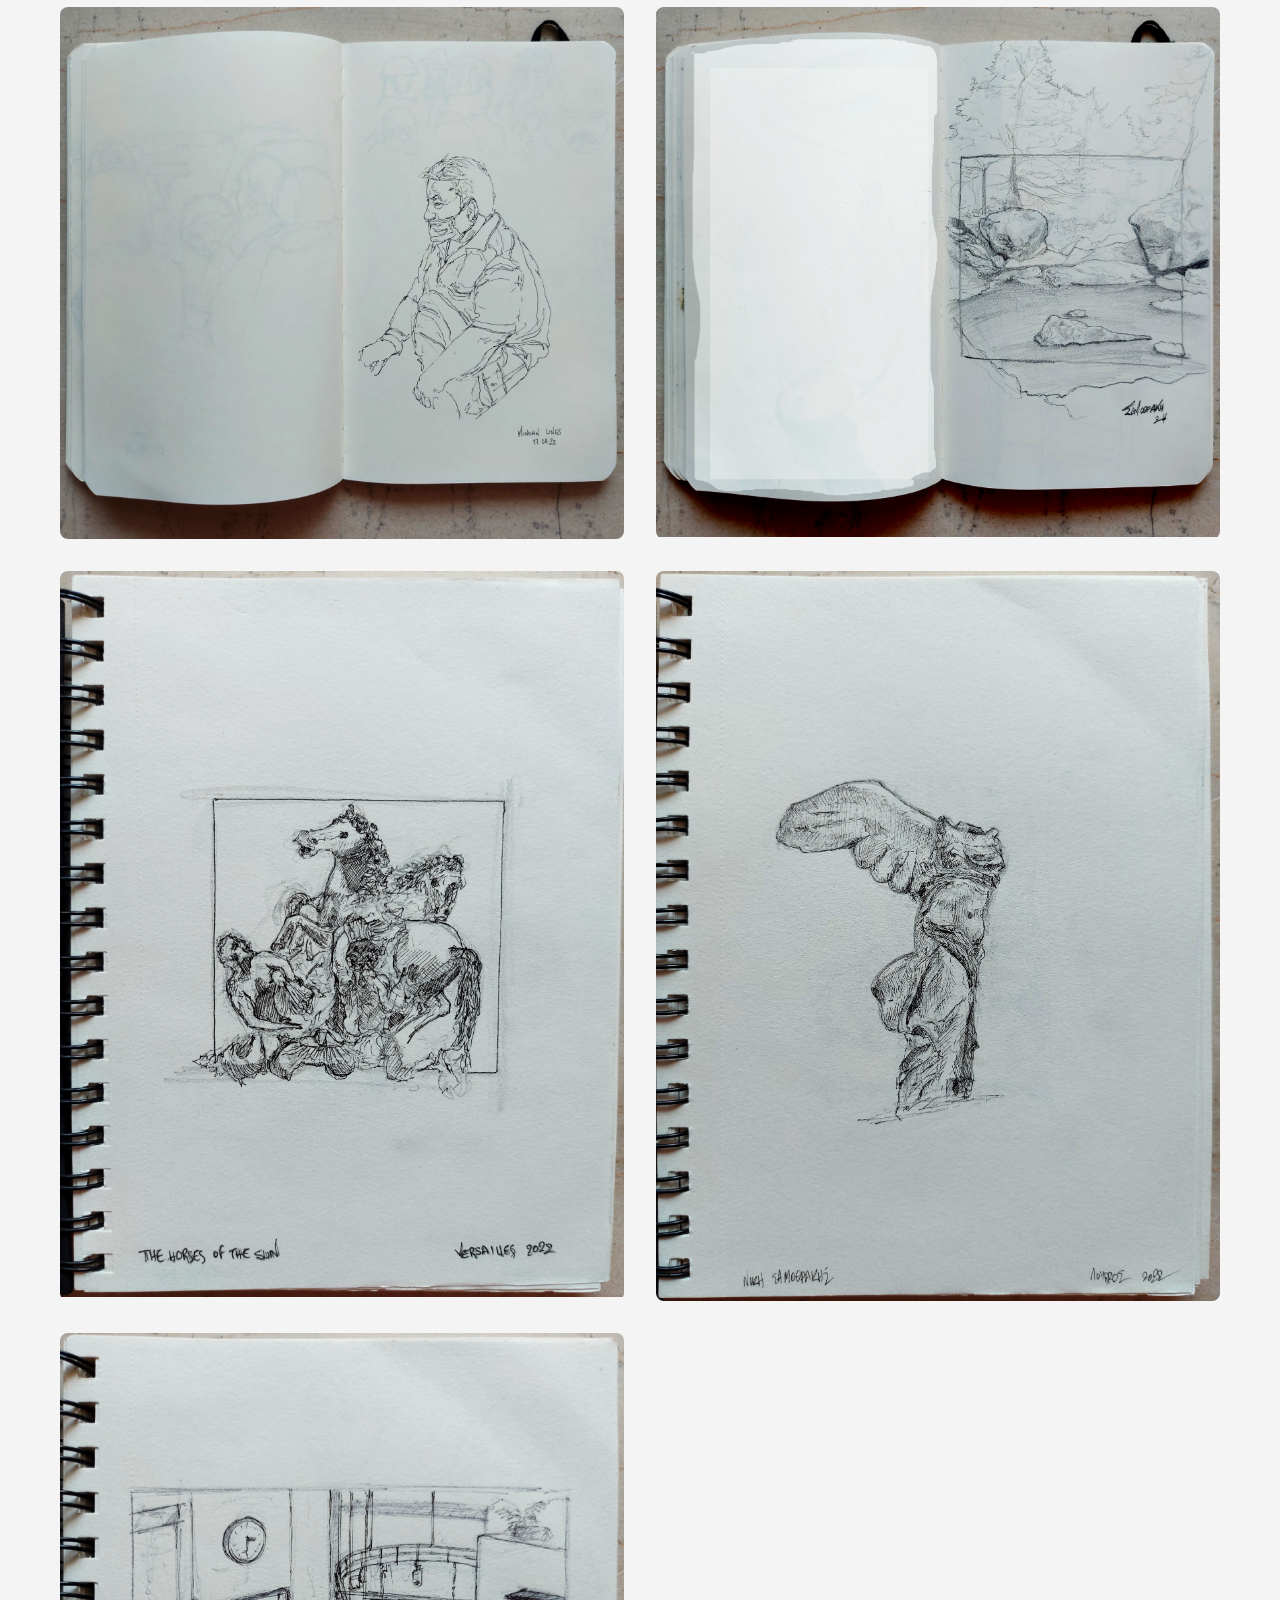
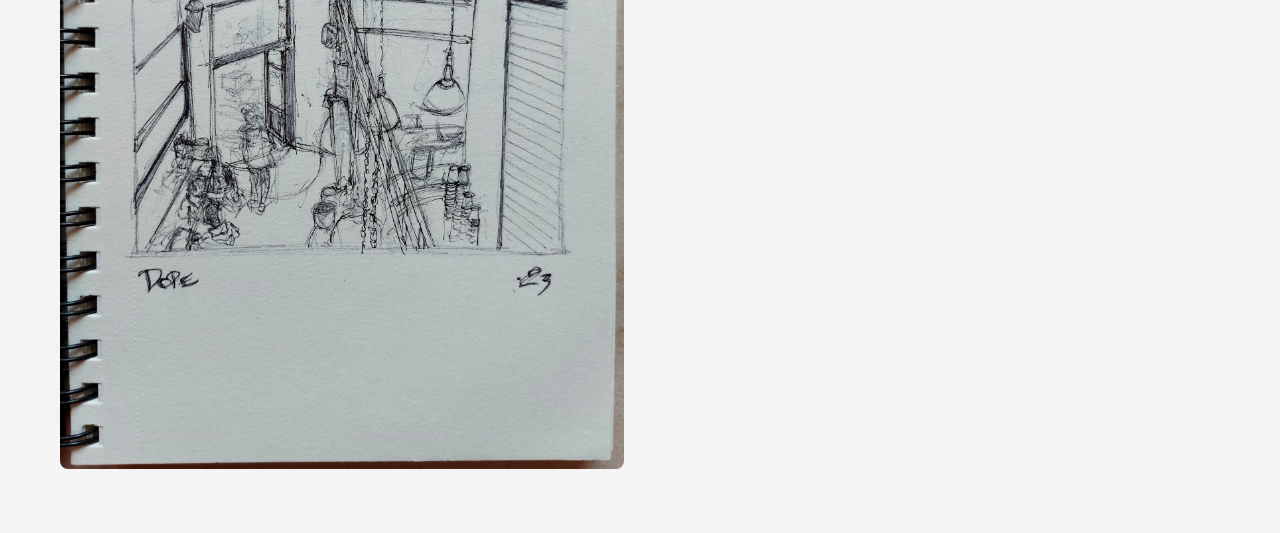
==== commit 1677f7b9: "Update index.html" ====
--- a/index.html
+++ b/index.html
@@ -7,9 +7,19 @@
     <link rel="stylesheet" href="css/style.css">
     <link rel="preconnect" href="https://fonts.googleapis.com">
     <link rel="preconnect" href="https://fonts.gstatic.com" crossorigin>
-    <link href="https://fonts.googleapis.com/css2?family=Montserrat:wght@400;700&display=swap" rel="stylesheet">
+    <link href="https://fonts.googleapis.com/css2?family=Geist+Sans:wght@400;700&display=swap" rel="stylesheet">
+    <link rel="stylesheet" href="https://cdnjs.cloudflare.com/ajax/libs/font-awesome/6.5.0/css/all.min.css">
+
 </head>
 <body>
+    <div class="social-icons">
+      <a href="https://instagram.com/dimitris_kokkins" target="_blank" class="icon instagram">
+        <i class="fab fa-instagram"></i>
+      </a>
+      <a href="mailto:kokkinis.di@gmail.com" class="icon gmail">
+        <i class="fas fa-envelope"></i>
+      </a>
+        </div>
 
     <header class="site-header">
         <div class="container">
@@ -17,6 +27,12 @@
                 <ul>
                     <li><a href="#gallery">Gallery</a></li>
                 </ul>
+            </nav>
+            <nav class="main-nav">
+              <ul>
+                    <li><a href="#gallery">Gallery</a></li>
+                    <li><a href="about.html">About</a></li>
+              </ul>
             </nav>
         </div>
     </header>
@@ -50,16 +66,16 @@
                     <div class="gallery-item" data-title="Ink Pen Stippling 23x15.5cm, 2024">
                         <img src="assets/images/8.webp" alt="Artwork 8" loading="lazy">
                     </div>
-                    <div class="gallery-item" data-title="Ballpoint Pen on Canvas Stippling 20x15cm, 2020">
+                    <div class="gallery-item" data-title="Ink Pen on Canvas Stippling 20x15cm, 2020">
                         <img src="assets/images/9.webp" alt="Artwork 9" loading="lazy">
                     </div>
-                    <div class="gallery-item" data-title="Ballpoint Pen on Canvas Stippling 20x15cm, 2020">
+                    <div class="gallery-item" data-title="Ink Pen on Canvas Stippling 20x15cm, 2020">
                         <img src="assets/images/10.webp" alt="Artwork 10" loading="lazy">
                     </div>
-                    <div class="gallery-item" data-title="Ballpoint Pen on Canvas Stippling 20x15cm, 2020">
+                    <div class="gallery-item" data-title="Ink Pen on Canvas Stippling 20x15cm, 2020">
                         <img src="assets/images/11.webp" alt="Artwork 11" loading="lazy">
                     </div>
-                    <div class="gallery-item" data-title="Ballpoint Pen on Canvas Stippling 20x15cm, 2020">
+                    <div class="gallery-item" data-title="Ink Pen on Canvas Stippling 20x15cm, 2020">
                         <img src="assets/images/12.webp" alt="Artwork 12" loading="lazy">
                     </div>
                     <div class="gallery-item" data-title="Ballpoint Pen on Canvas 20x15cm, 2020">
@@ -161,3 +177,5 @@
 
 
 
+
+
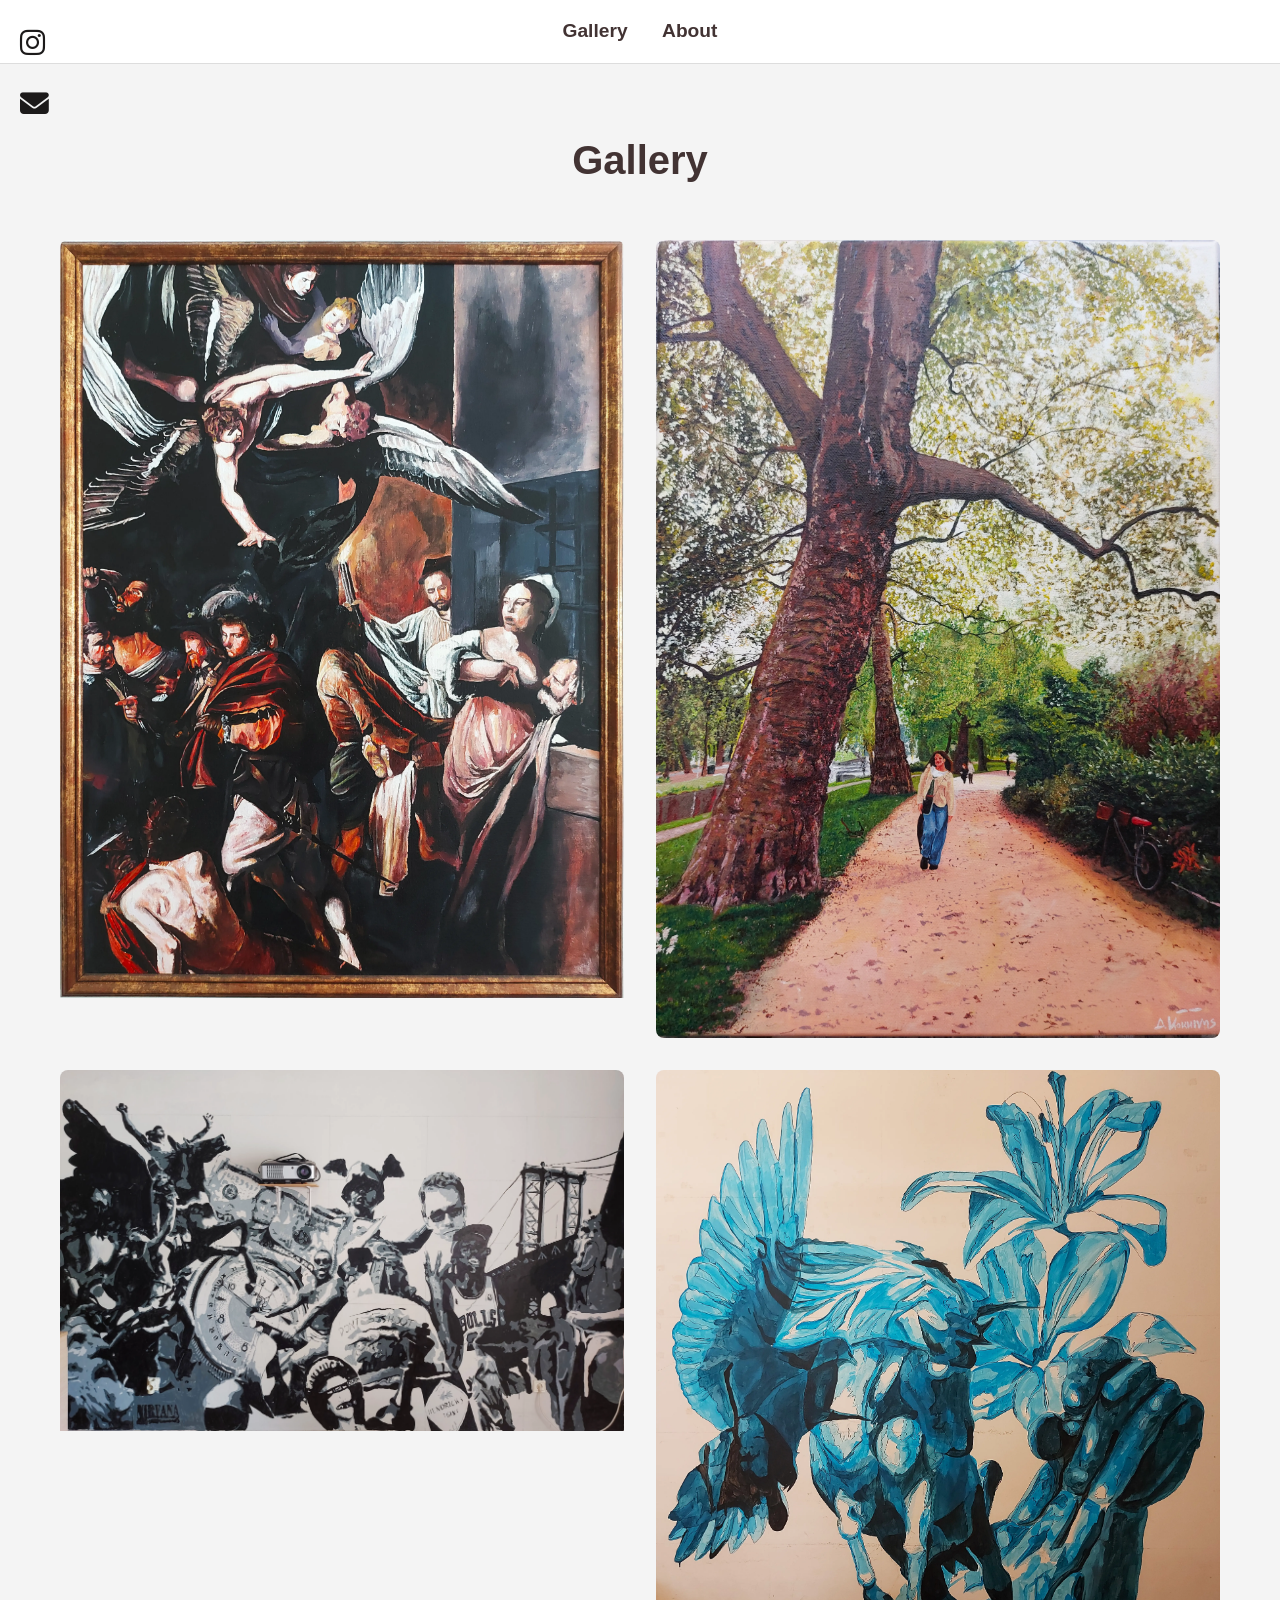
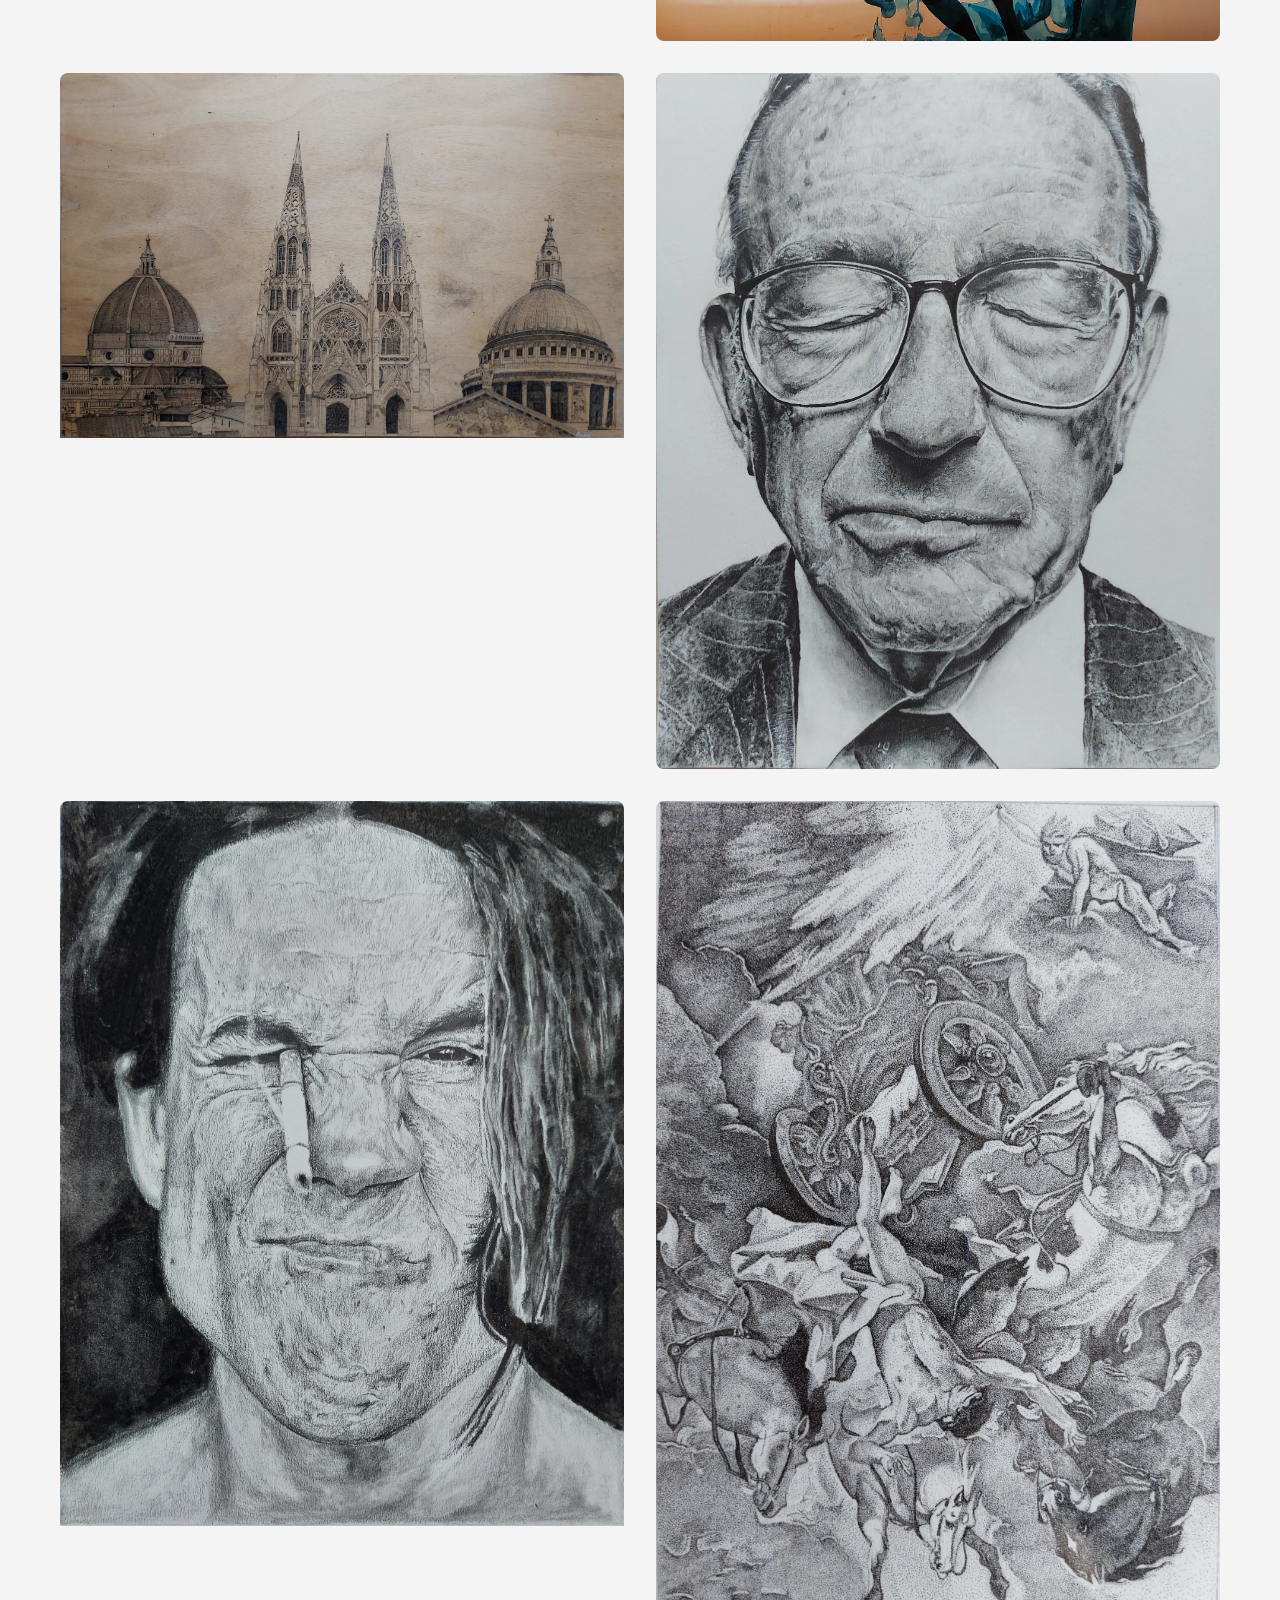
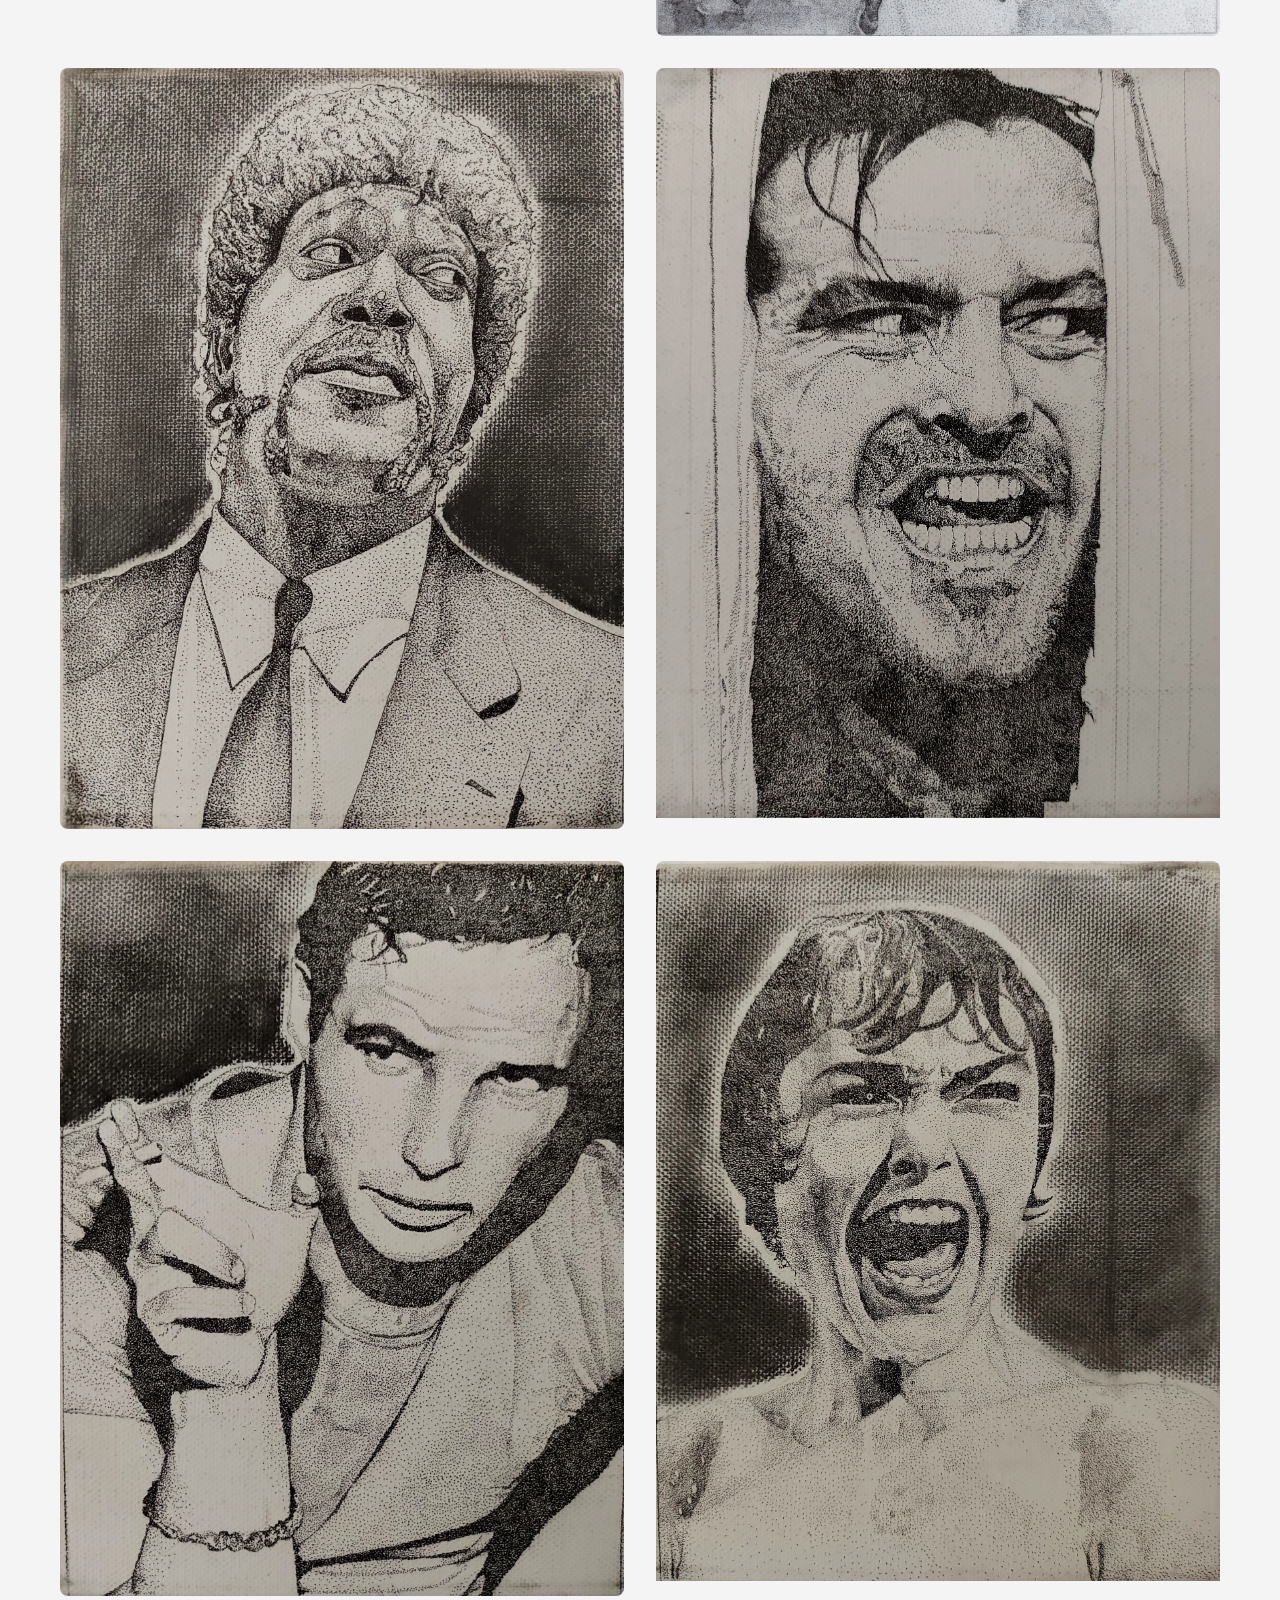
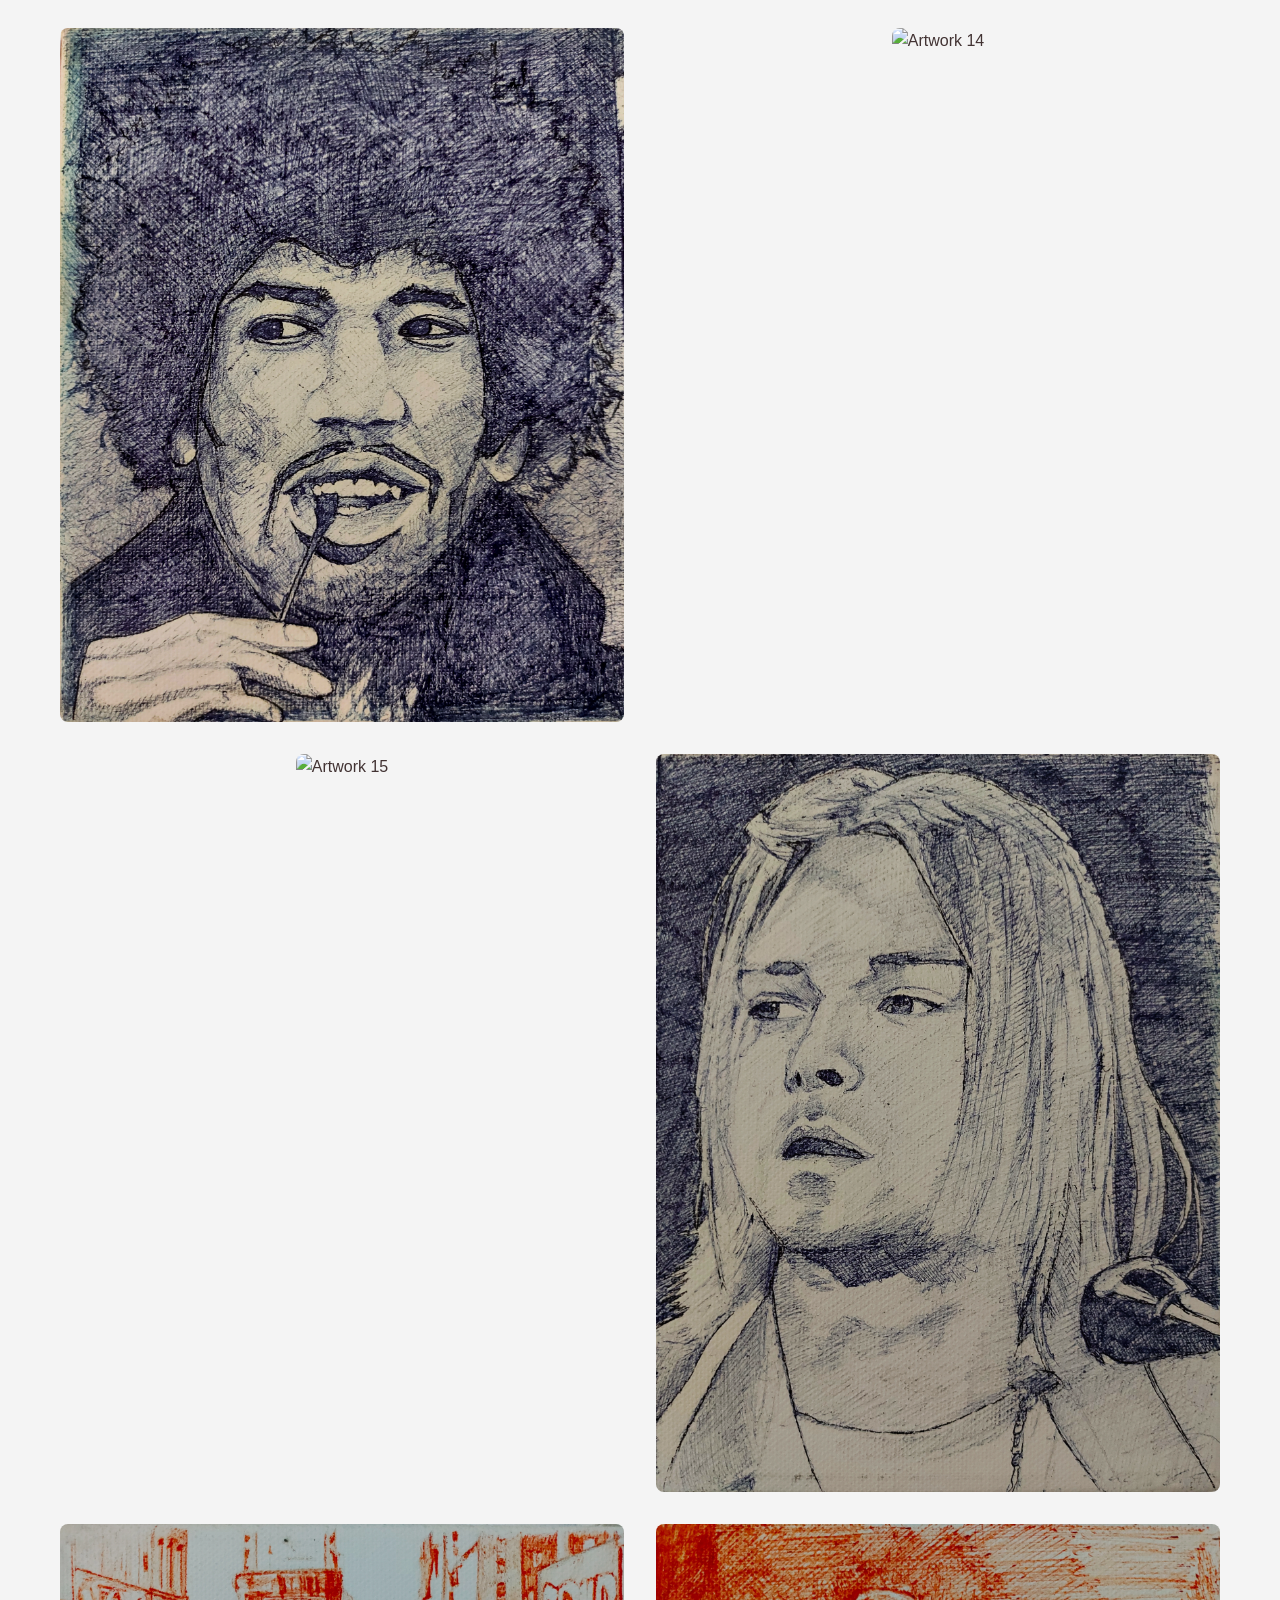
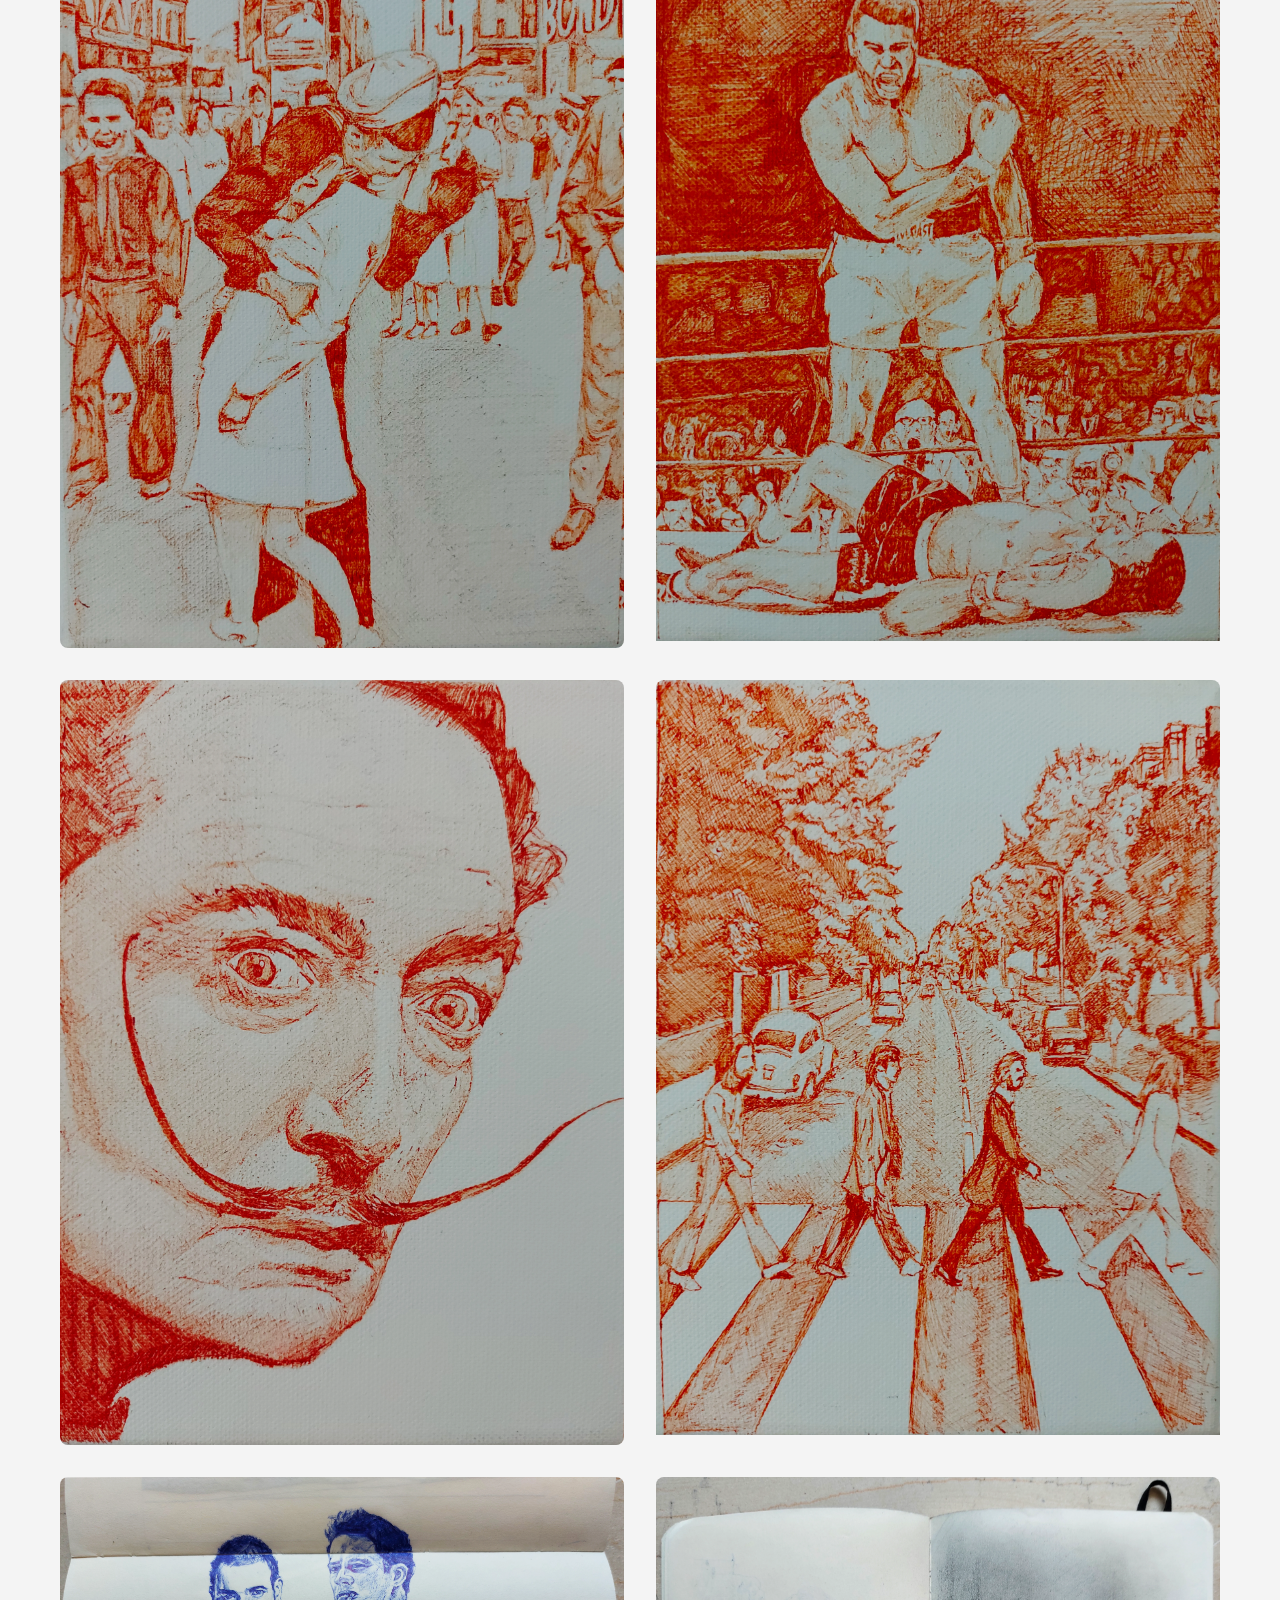
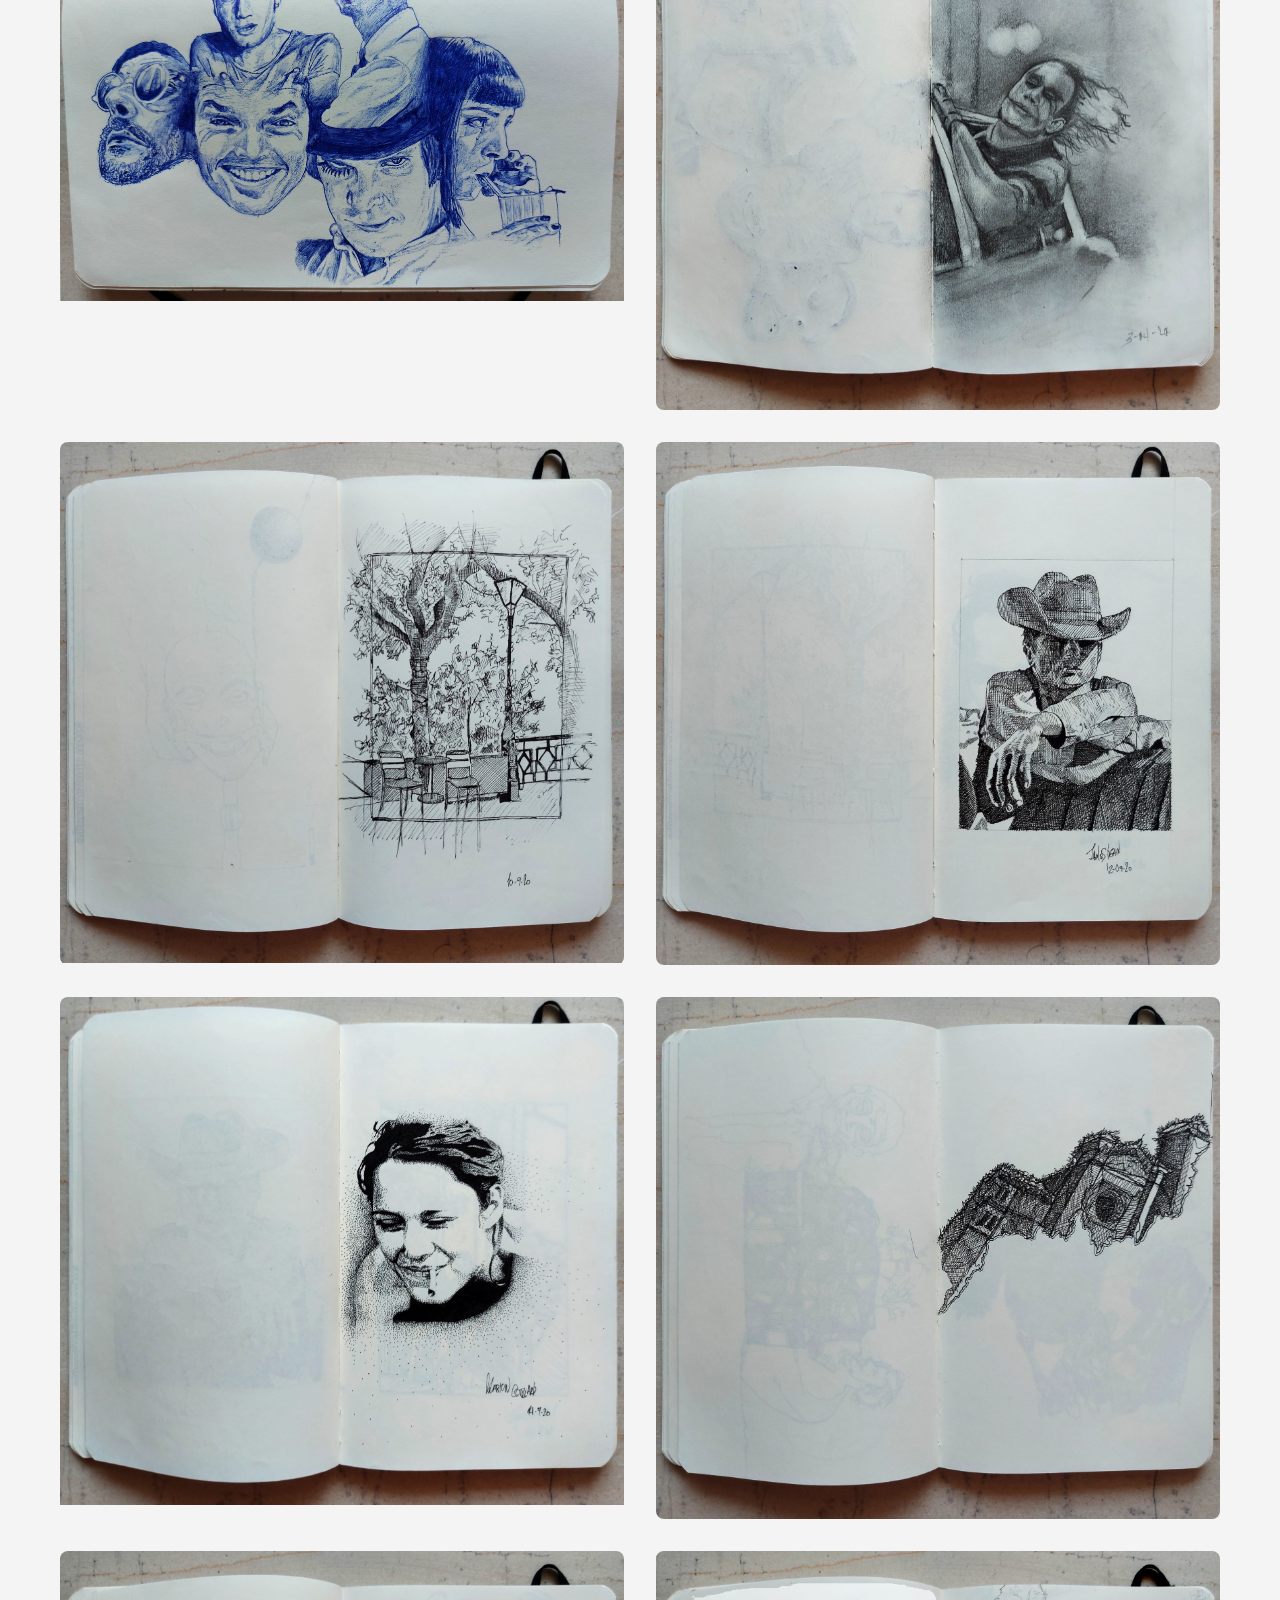
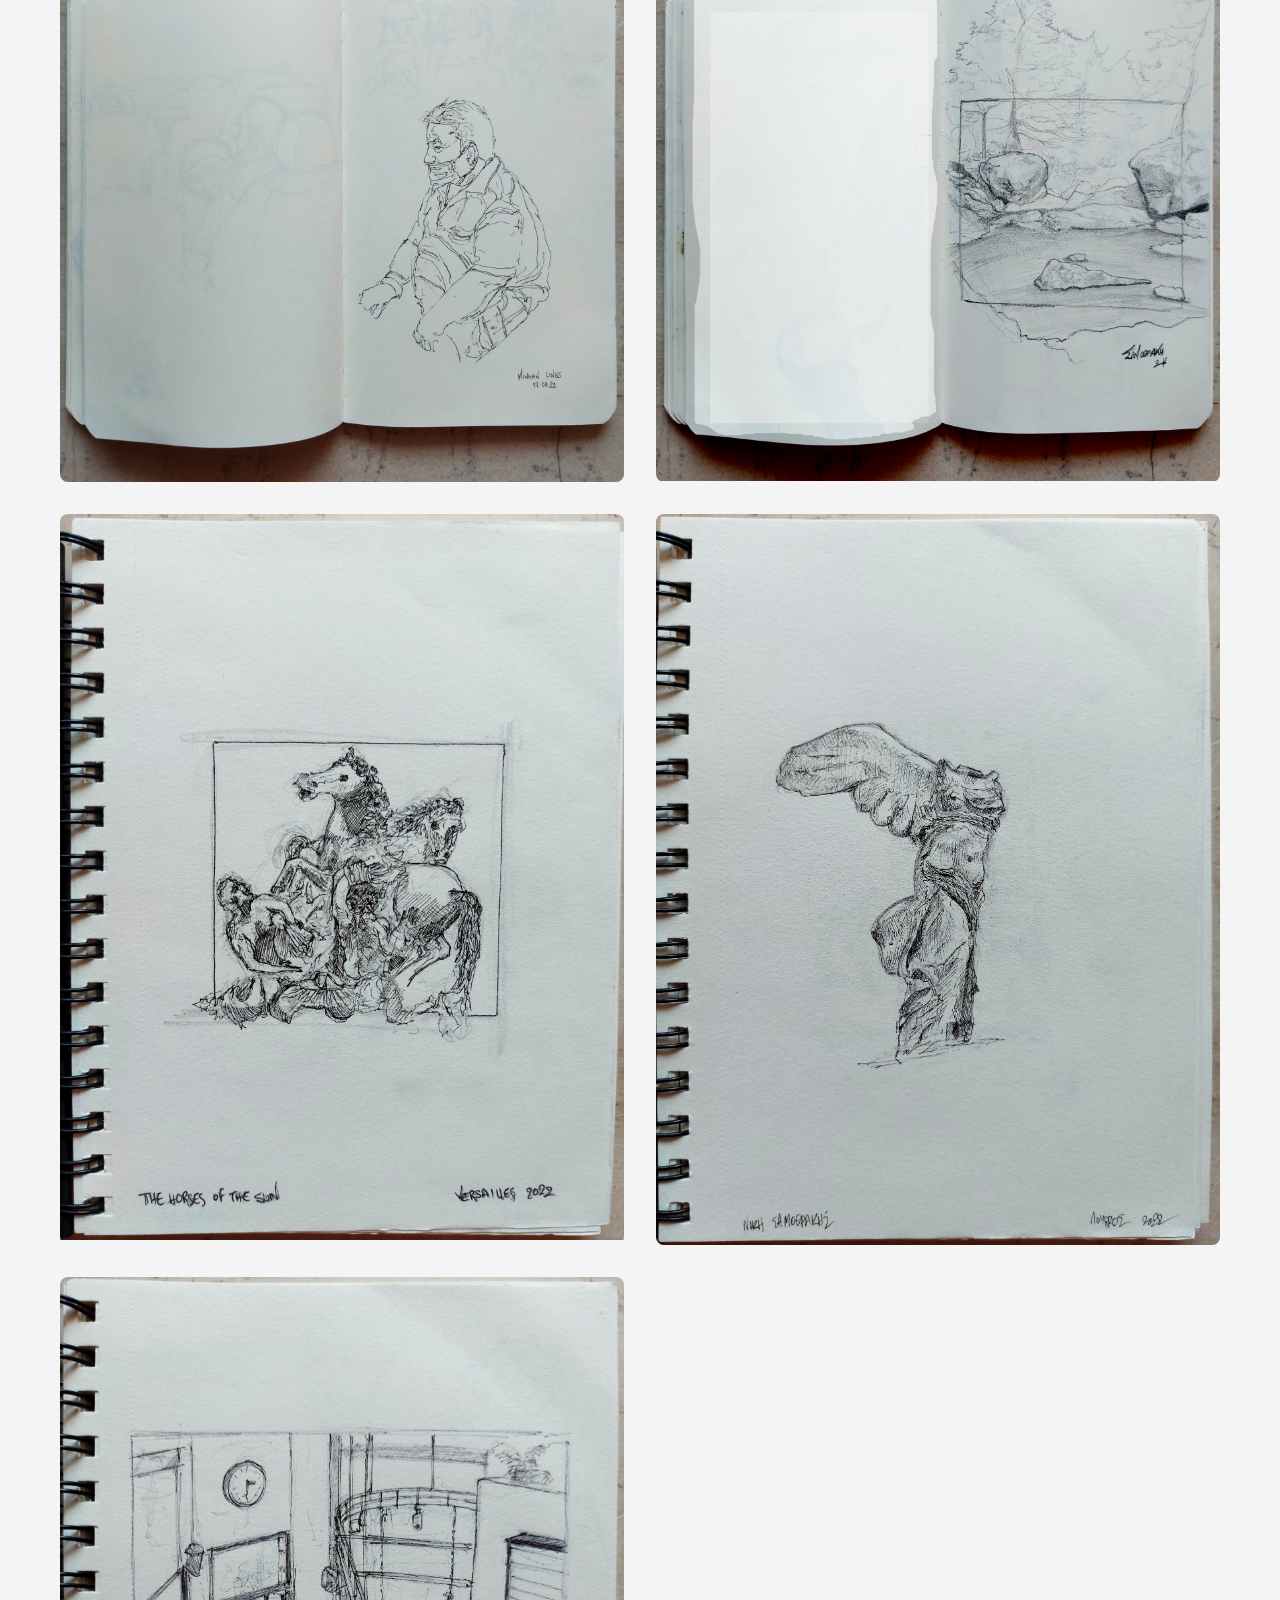
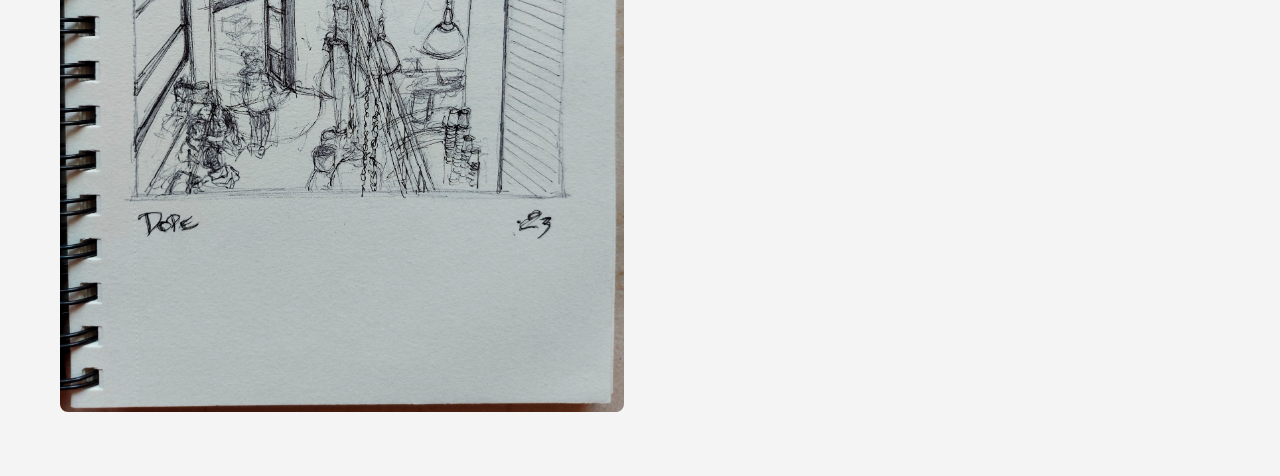
==== commit 5ec340ed: "Update index.html" ====
--- a/index.html
+++ b/index.html
@@ -13,7 +13,7 @@
 </head>
 <body>
     <div class="social-icons">
-      <a href="https://instagram.com/dimitris_kokkins" target="_blank" class="icon instagram">
+      <a href="https://instagram.com/dimitris_kokkinis" target="_blank" class="icon instagram">
         <i class="fab fa-instagram"></i>
       </a>
       <a href="mailto:kokkinis.di@gmail.com" class="icon gmail">
@@ -23,11 +23,6 @@
 
     <header class="site-header">
         <div class="container">
-            <nav class="main-nav">
-                <ul>
-                    <li><a href="#gallery">Gallery</a></li>
-                </ul>
-            </nav>
             <nav class="main-nav">
               <ul>
                     <li><a href="#gallery">Gallery</a></li>
@@ -179,3 +174,4 @@
 
 
 
+
--- a/css/style.css
+++ b/css/style.css
@@ -9,10 +9,10 @@
 }
 
 body {
-    font-family: 'Montserrat', sans-serif;
+    font-family: 'Geist Sans', sans-serif;
     line-height: 1.6;
     background-color: #f4f4f4;
-    color: #333;
+    color: #423333;
 }
 
 .container {
@@ -21,6 +21,28 @@
     padding: 0 20px;
 }
 
+/* Social icons */
+.social-icons {
+    position: fixed;
+    top: 20px;
+    left: 20px;
+    display: flex;
+    flex-direction: column;
+    gap: 15px;
+    z-index: 1001;
+}
+
+.social-icons .icon {
+    font-size: 1.8rem;
+    color: #1c1a1a;
+    transition: transform 0.3s ease, color 0.3s ease;
+}
+
+.social-icons .icon:hover {
+    transform: scale(1.2);
+    color: #524949;
+}
+
 /* Header and Navigation */
 .site-header {
     background-color: #fff;
@@ -40,14 +62,14 @@
 
 .main-nav a {
     text-decoration: none;
-    color: #333;
+    color: #423333;
     font-weight: 700;
     font-size: 1.2rem;
     transition: color 0.3s ease;
 }
 
 .main-nav a:hover {
-    color: #777;
+    color: #524949;
 }
 
 /* Gallery Section */
@@ -114,6 +136,31 @@
 .gallery-item:hover::after {
     opacity: 1;
 }
+
+/* About section */
+.about-section {
+    display: flex;
+    flex-direction: column;
+    align-items: center;
+    text-align: center;
+    padding: 4rem 0;
+    gap: 2rem;
+}
+
+.about-img {
+    width: 250px;
+    height: 250px;
+    border-radius: 50%;
+    object-fit: cover;
+    box-shadow: 0 6px 15px rgba(0,0,0,0.2);
+}
+
+.about-section p {
+    max-width: 700px;
+    font-size: 1.1rem;
+    color: #444;
+}
+
 
 /* Responsive adjustments */
 @media (max-width: 768px) {
@@ -184,3 +231,4 @@
 
 
 
+
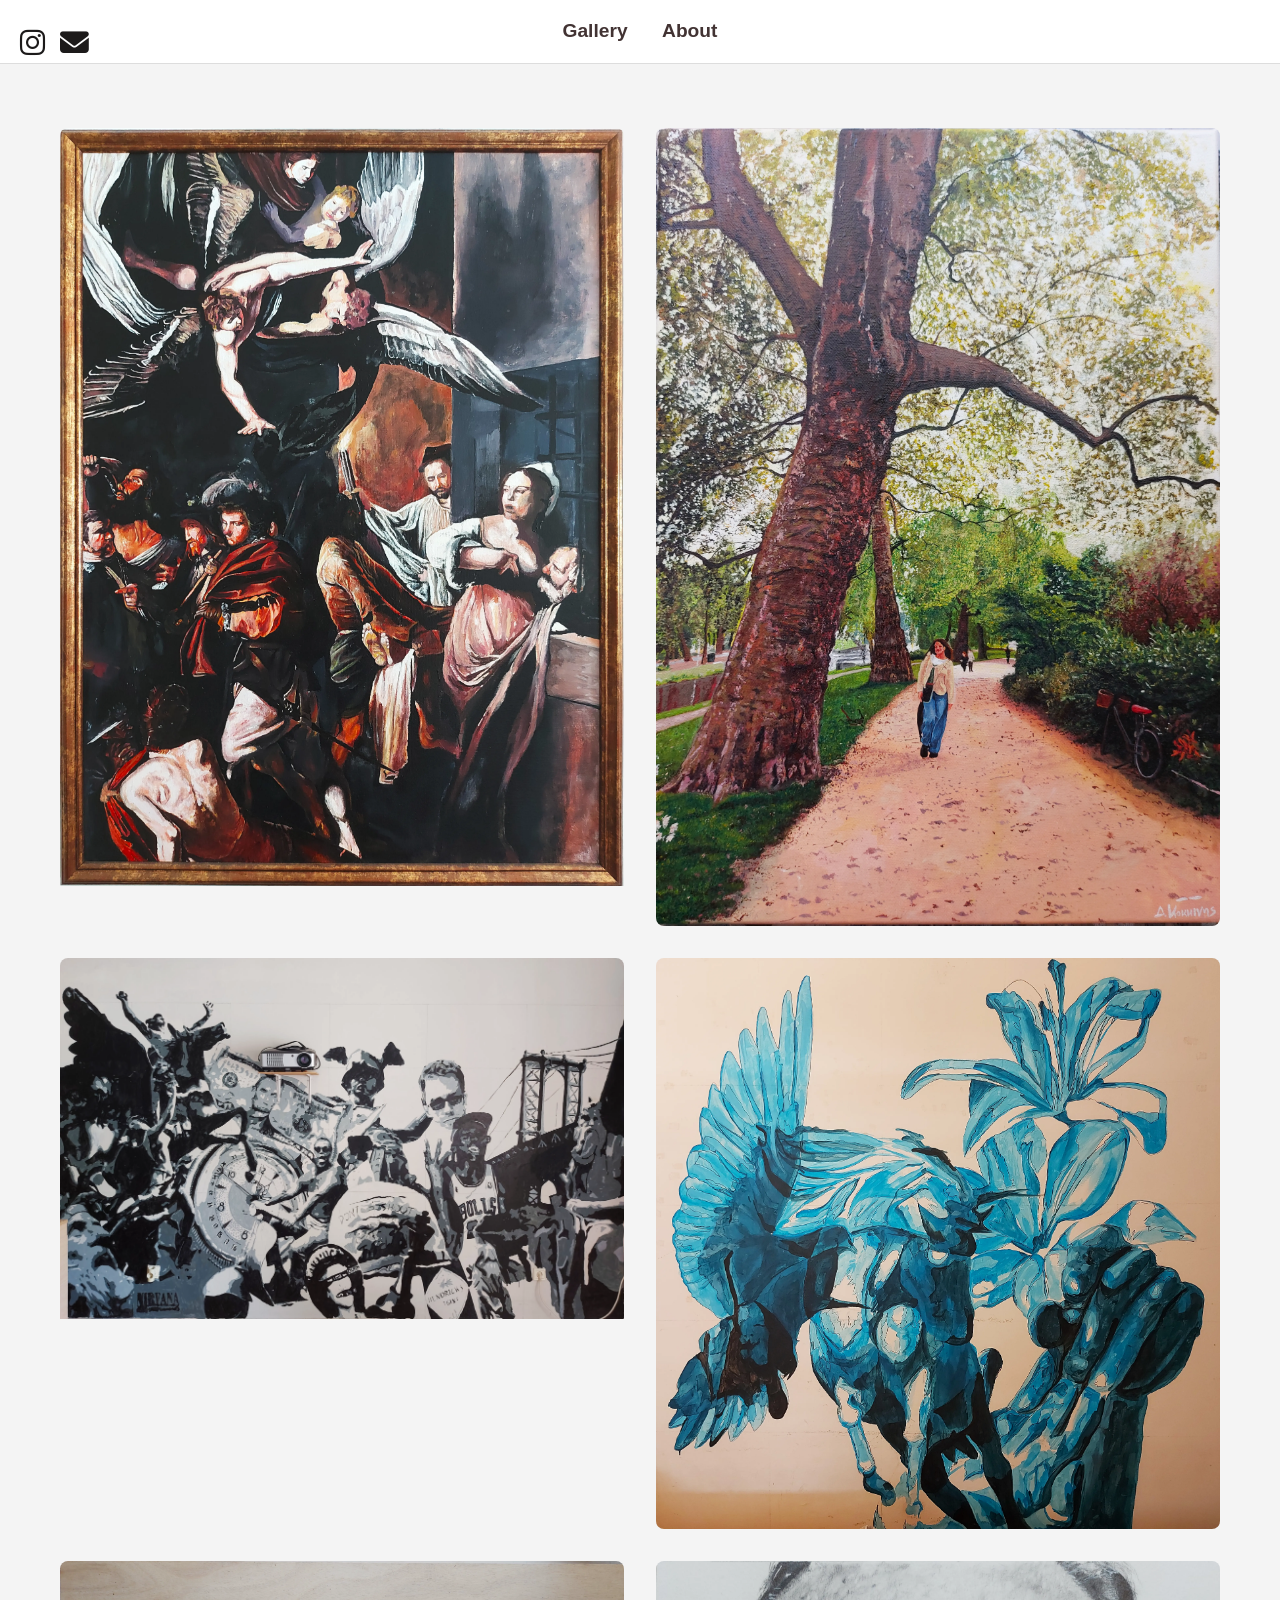
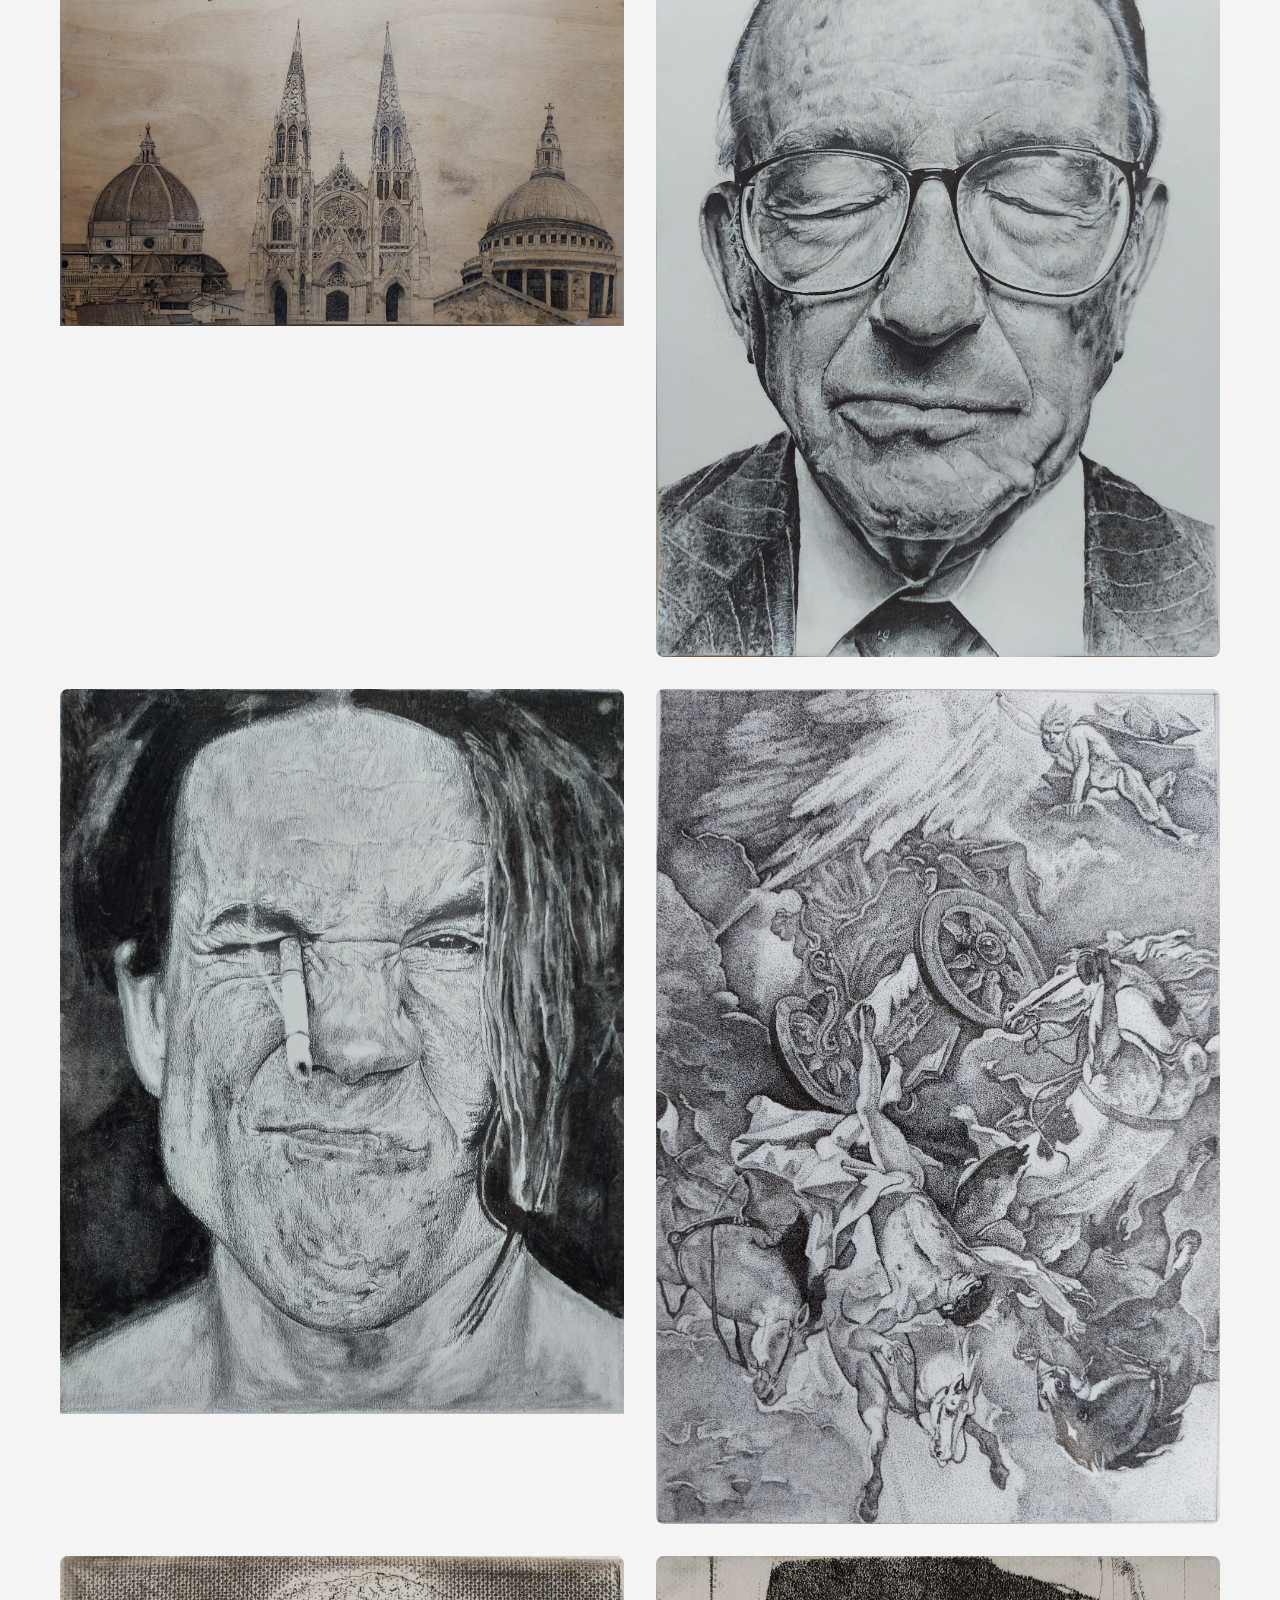
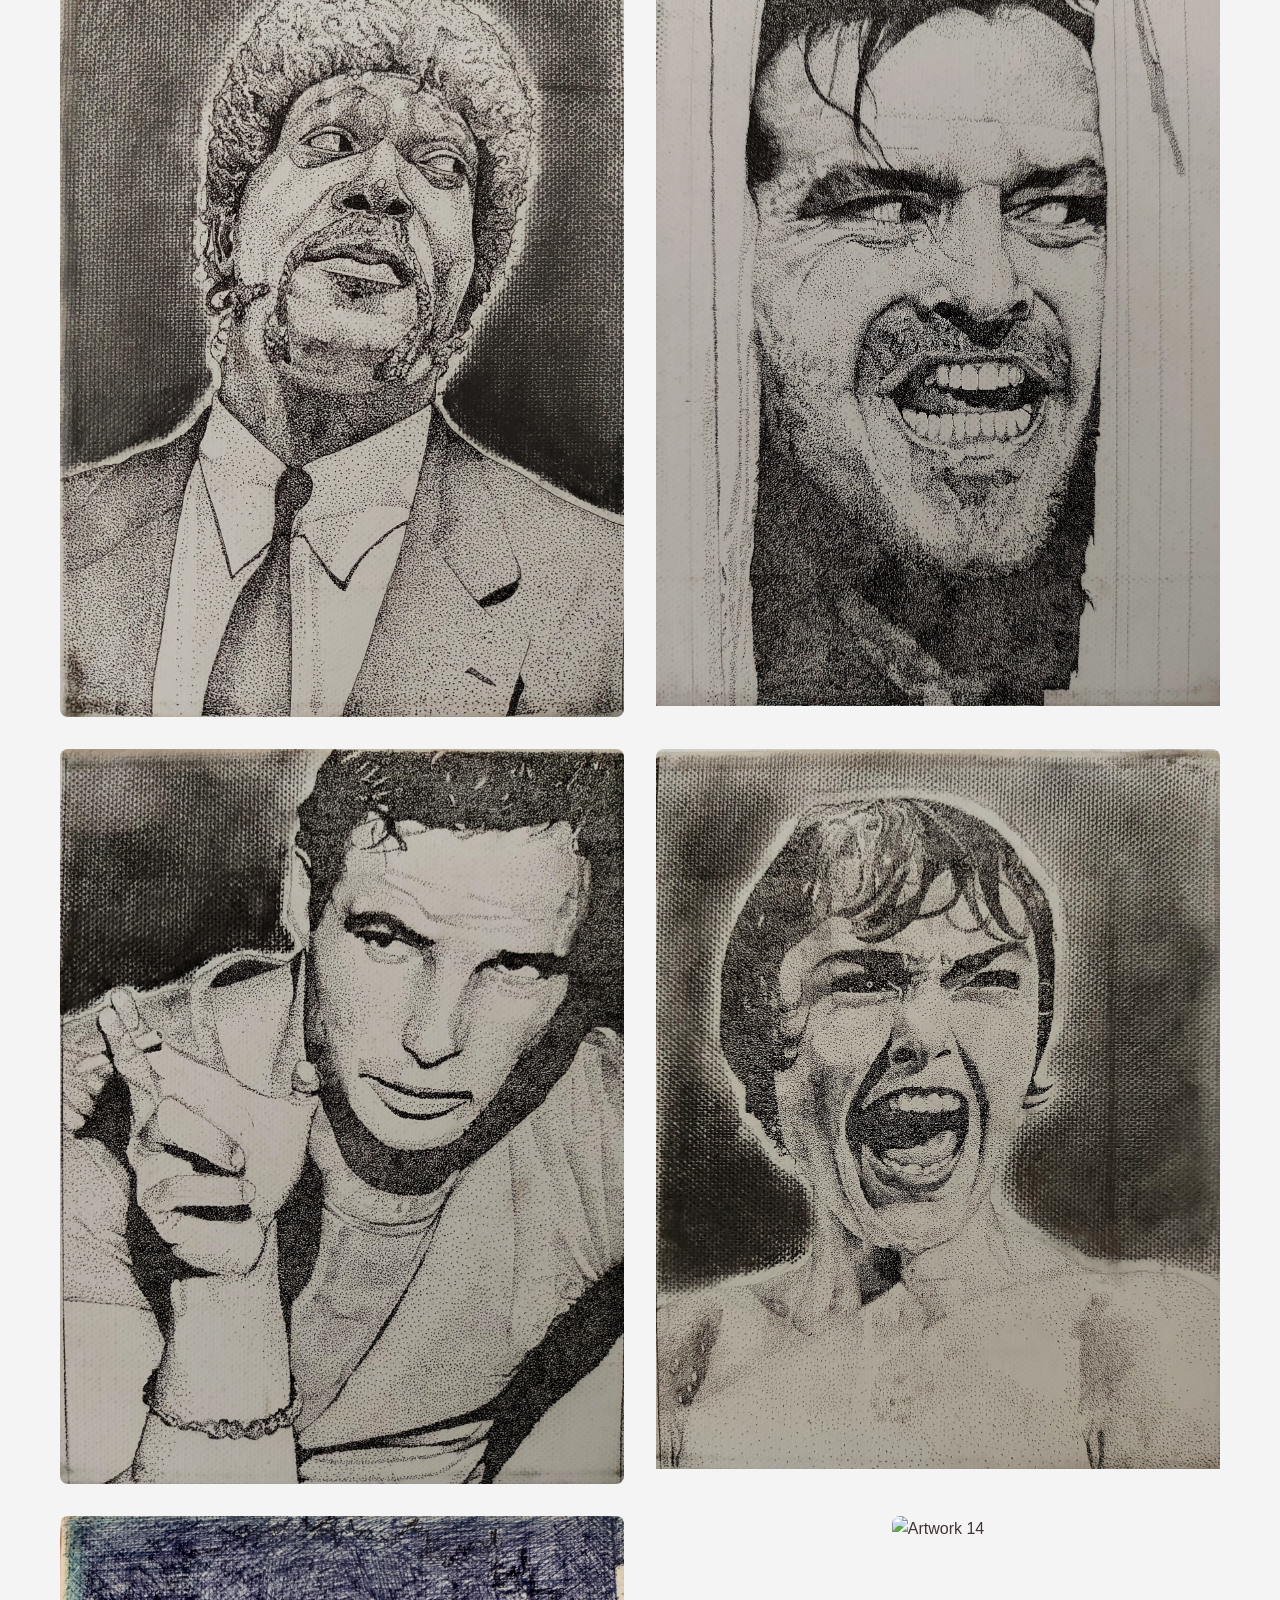
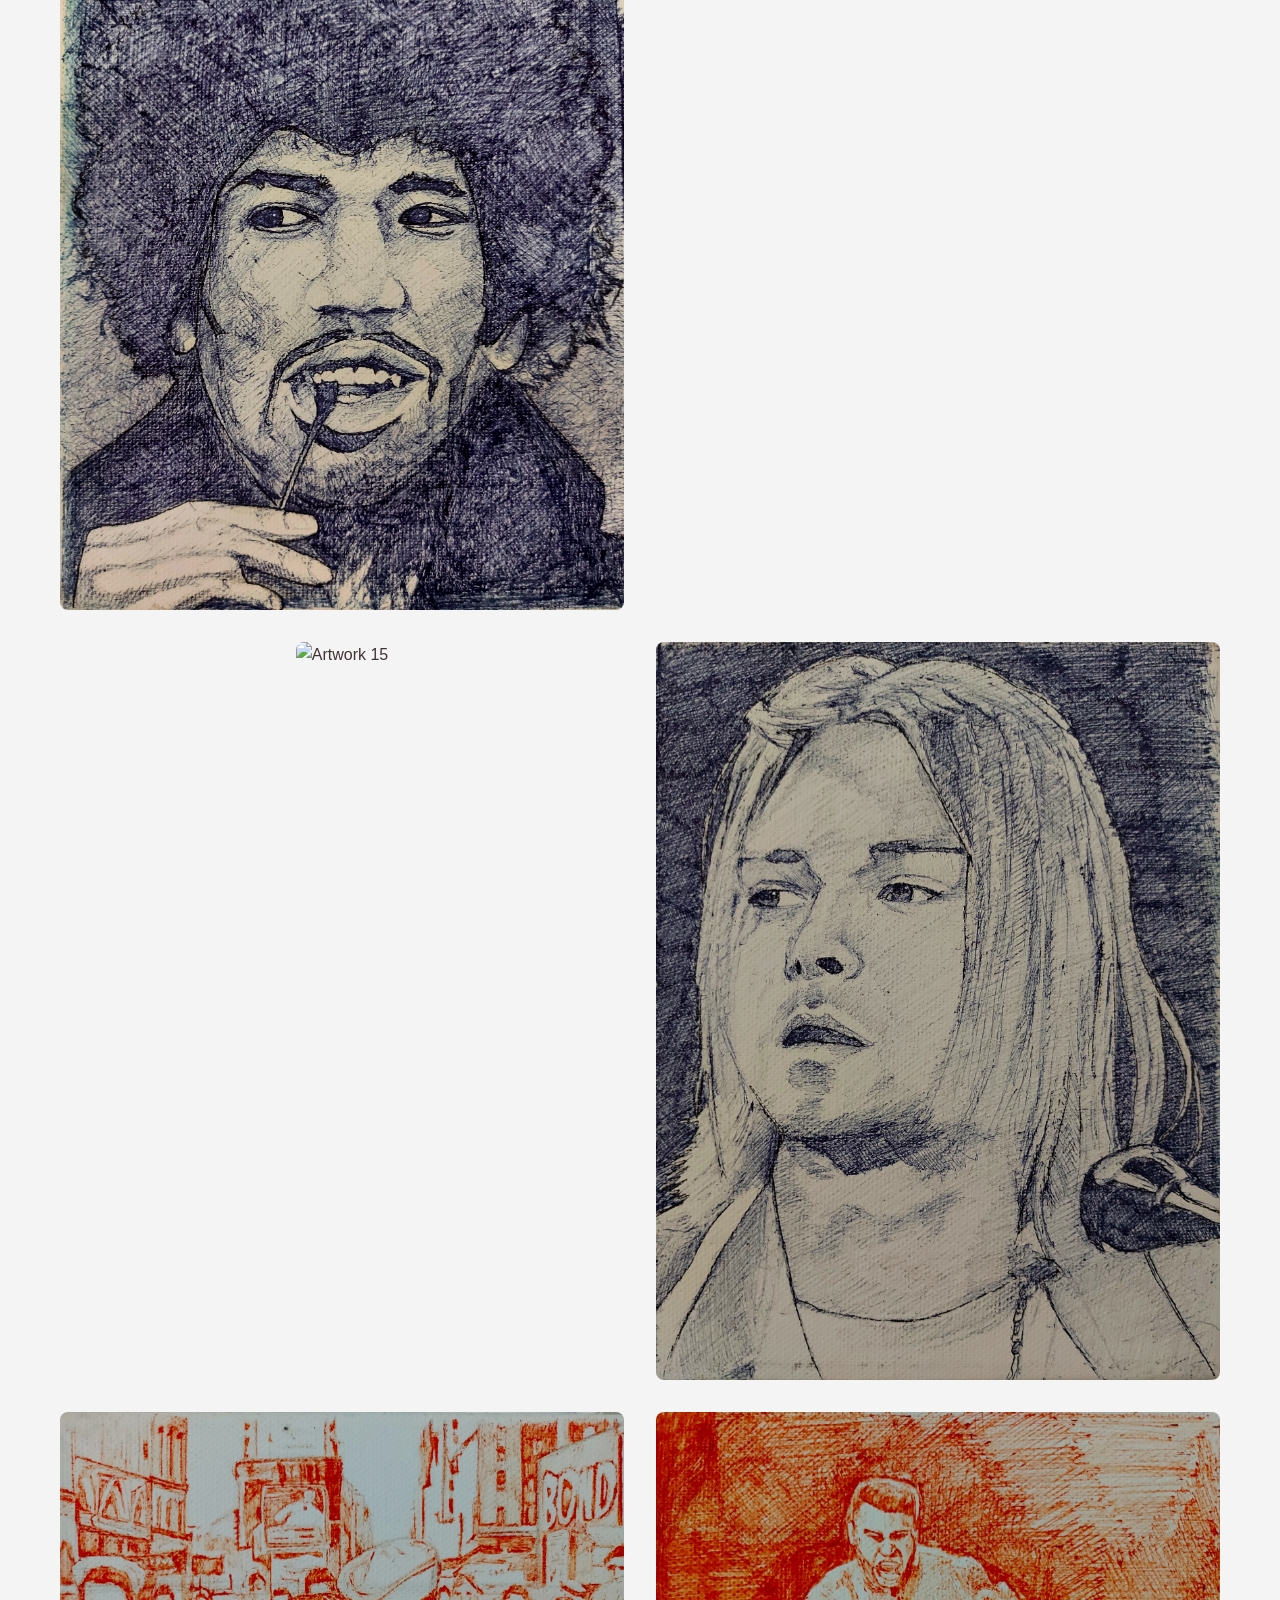
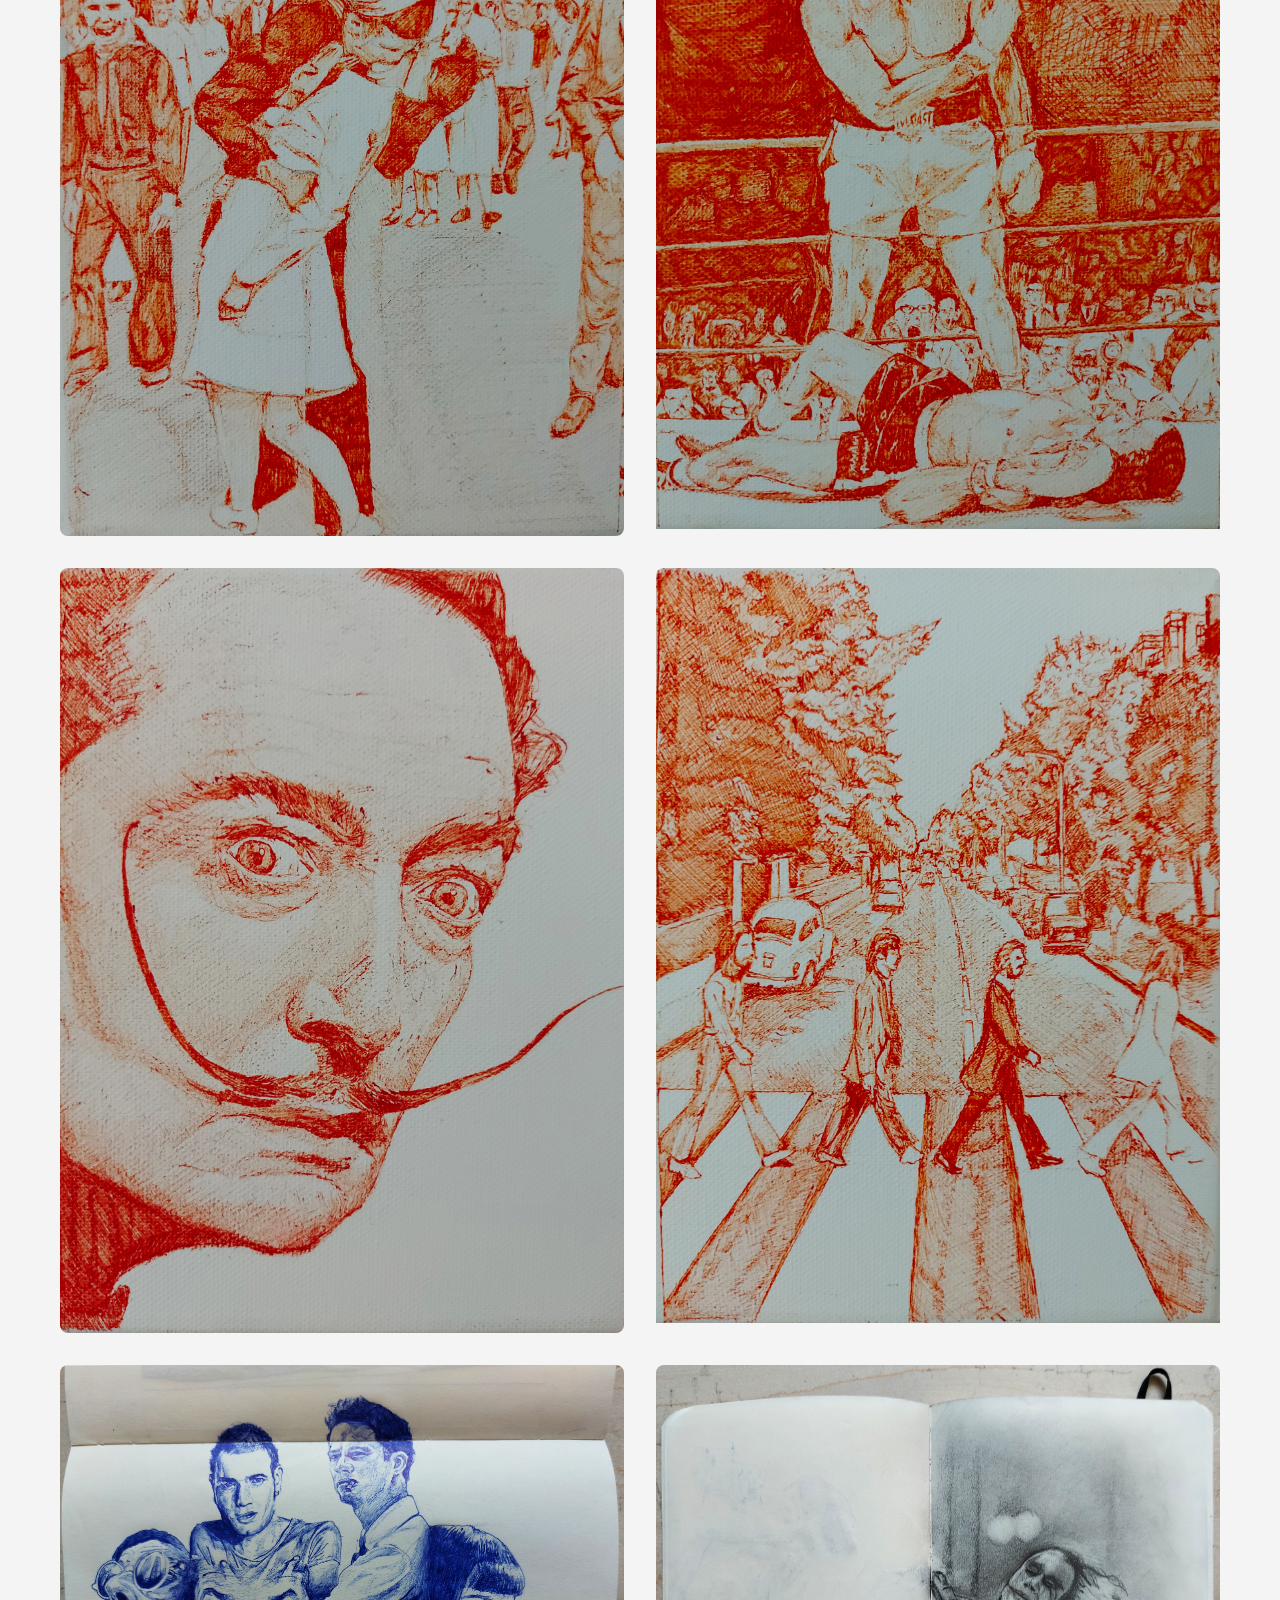
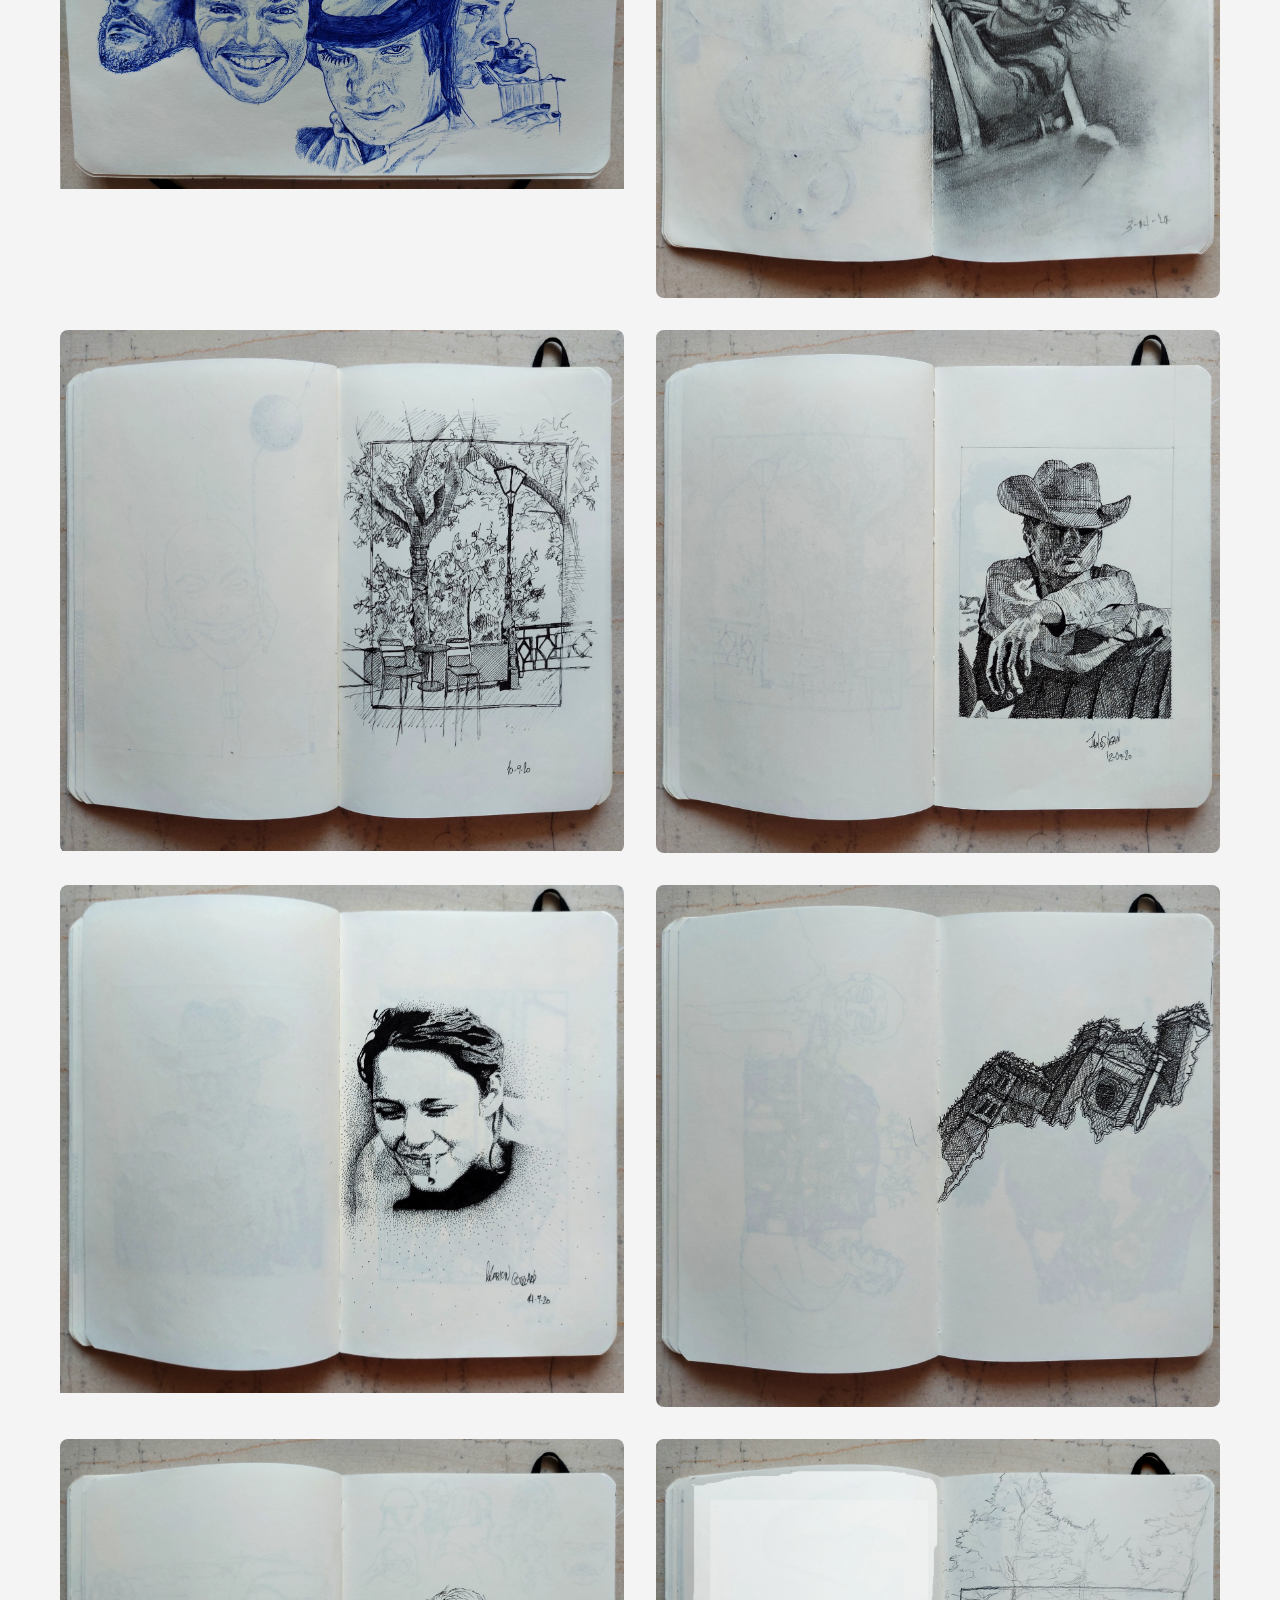
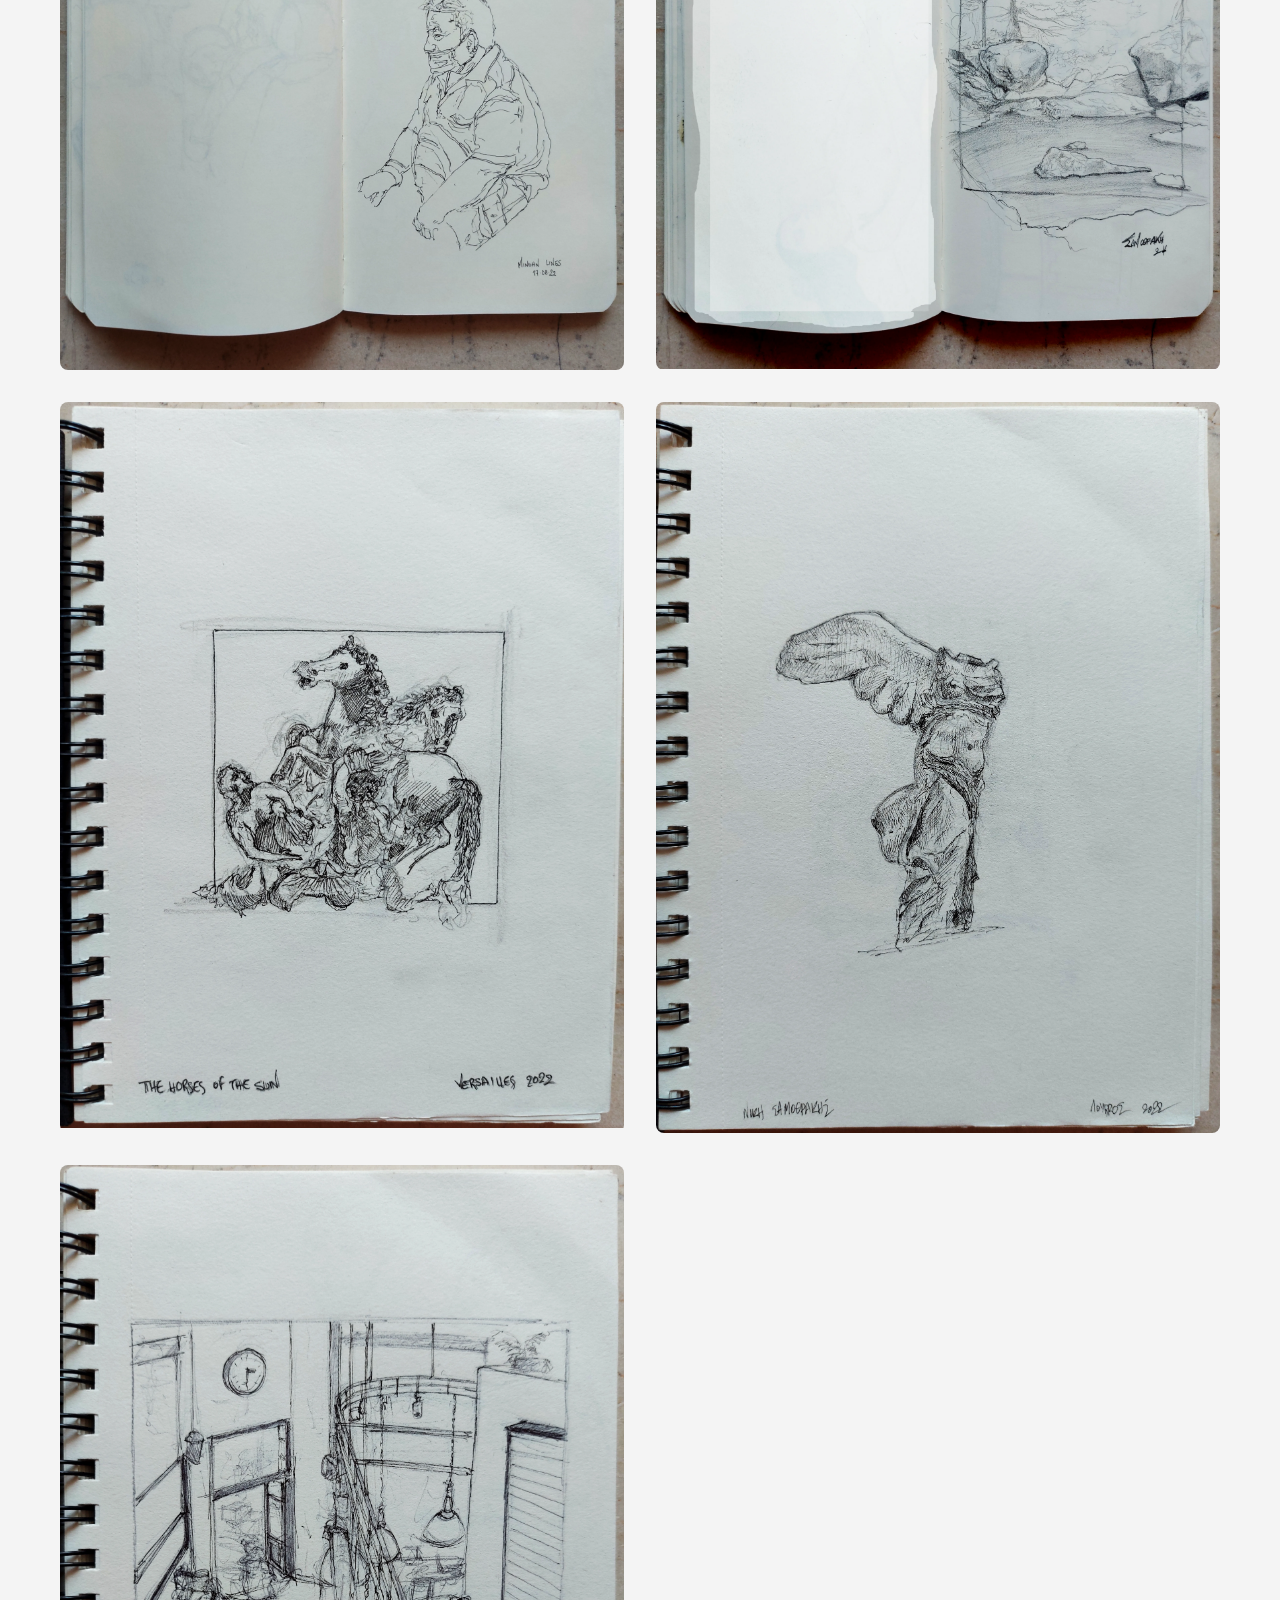
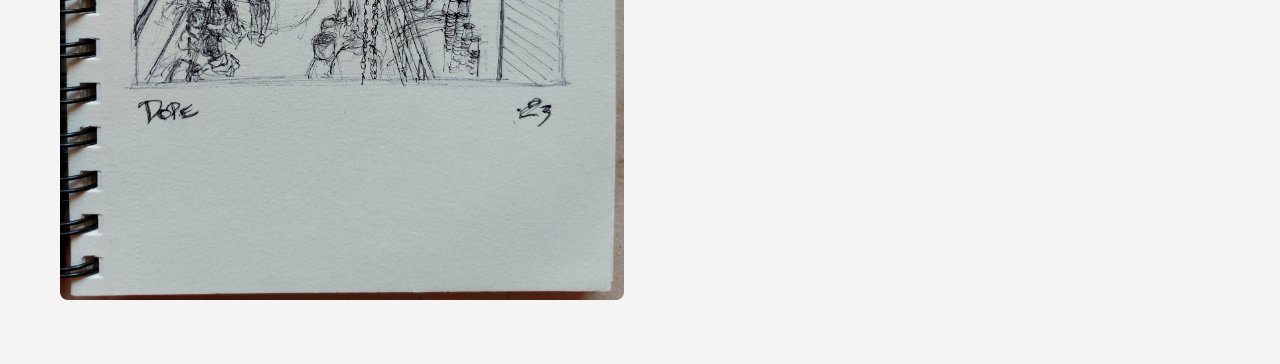
==== commit 928e590d: "Update index.html" ====
--- a/index.html
+++ b/index.html
@@ -35,7 +35,6 @@
     <main>
         <div class="container">
             <section id="gallery" class="gallery-section">
-                <h1 class="gallery-title">Gallery</h1>
                 <div class="photo-gallery">
                     <div class="gallery-item" data-title="Oil on Canvas 50x70cm, 2023">
                         <img src="assets/images/1.webp" alt="Artwork 1" loading="lazy">
@@ -175,3 +174,4 @@
 
 
 
+
--- a/css/style.css
+++ b/css/style.css
@@ -27,7 +27,7 @@
     top: 20px;
     left: 20px;
     display: flex;
-    flex-direction: column;
+    flex-direction: row;
     gap: 15px;
     z-index: 1001;
 }
@@ -232,3 +232,4 @@
 
 
 
+
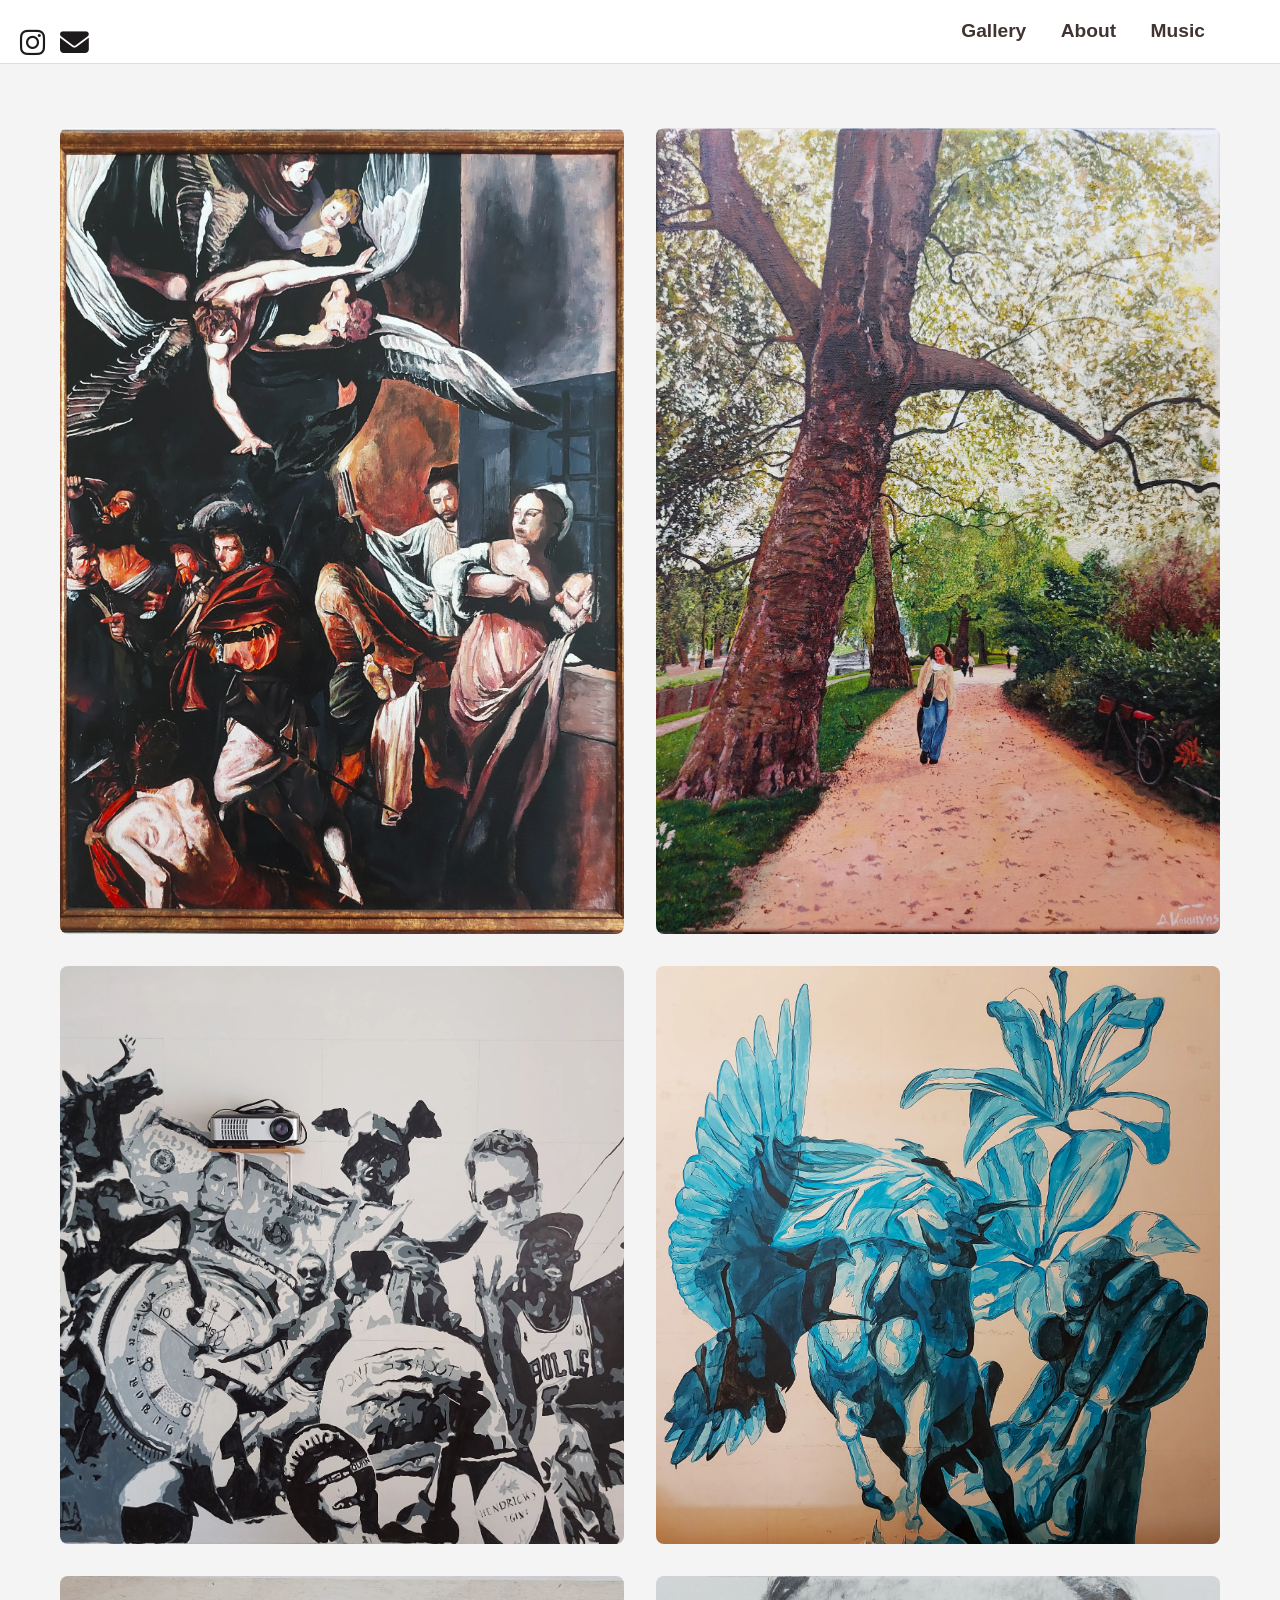
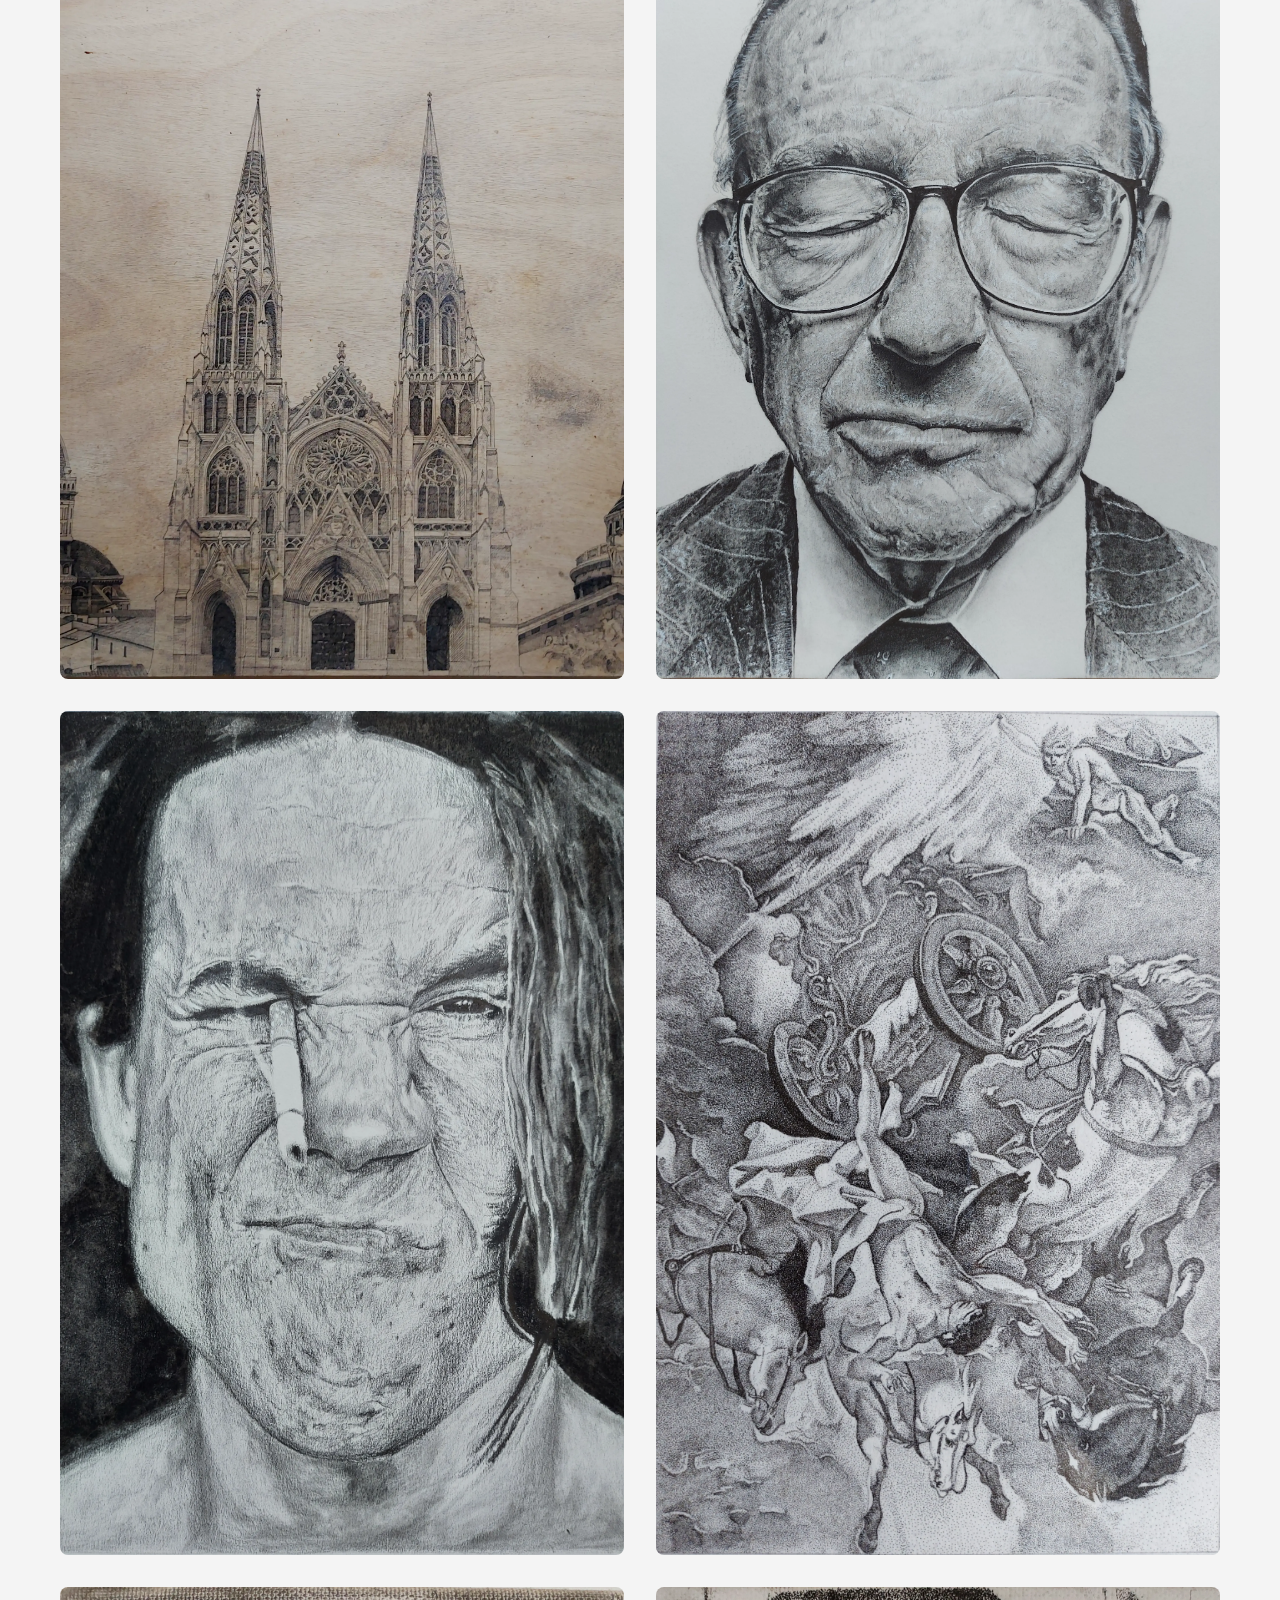
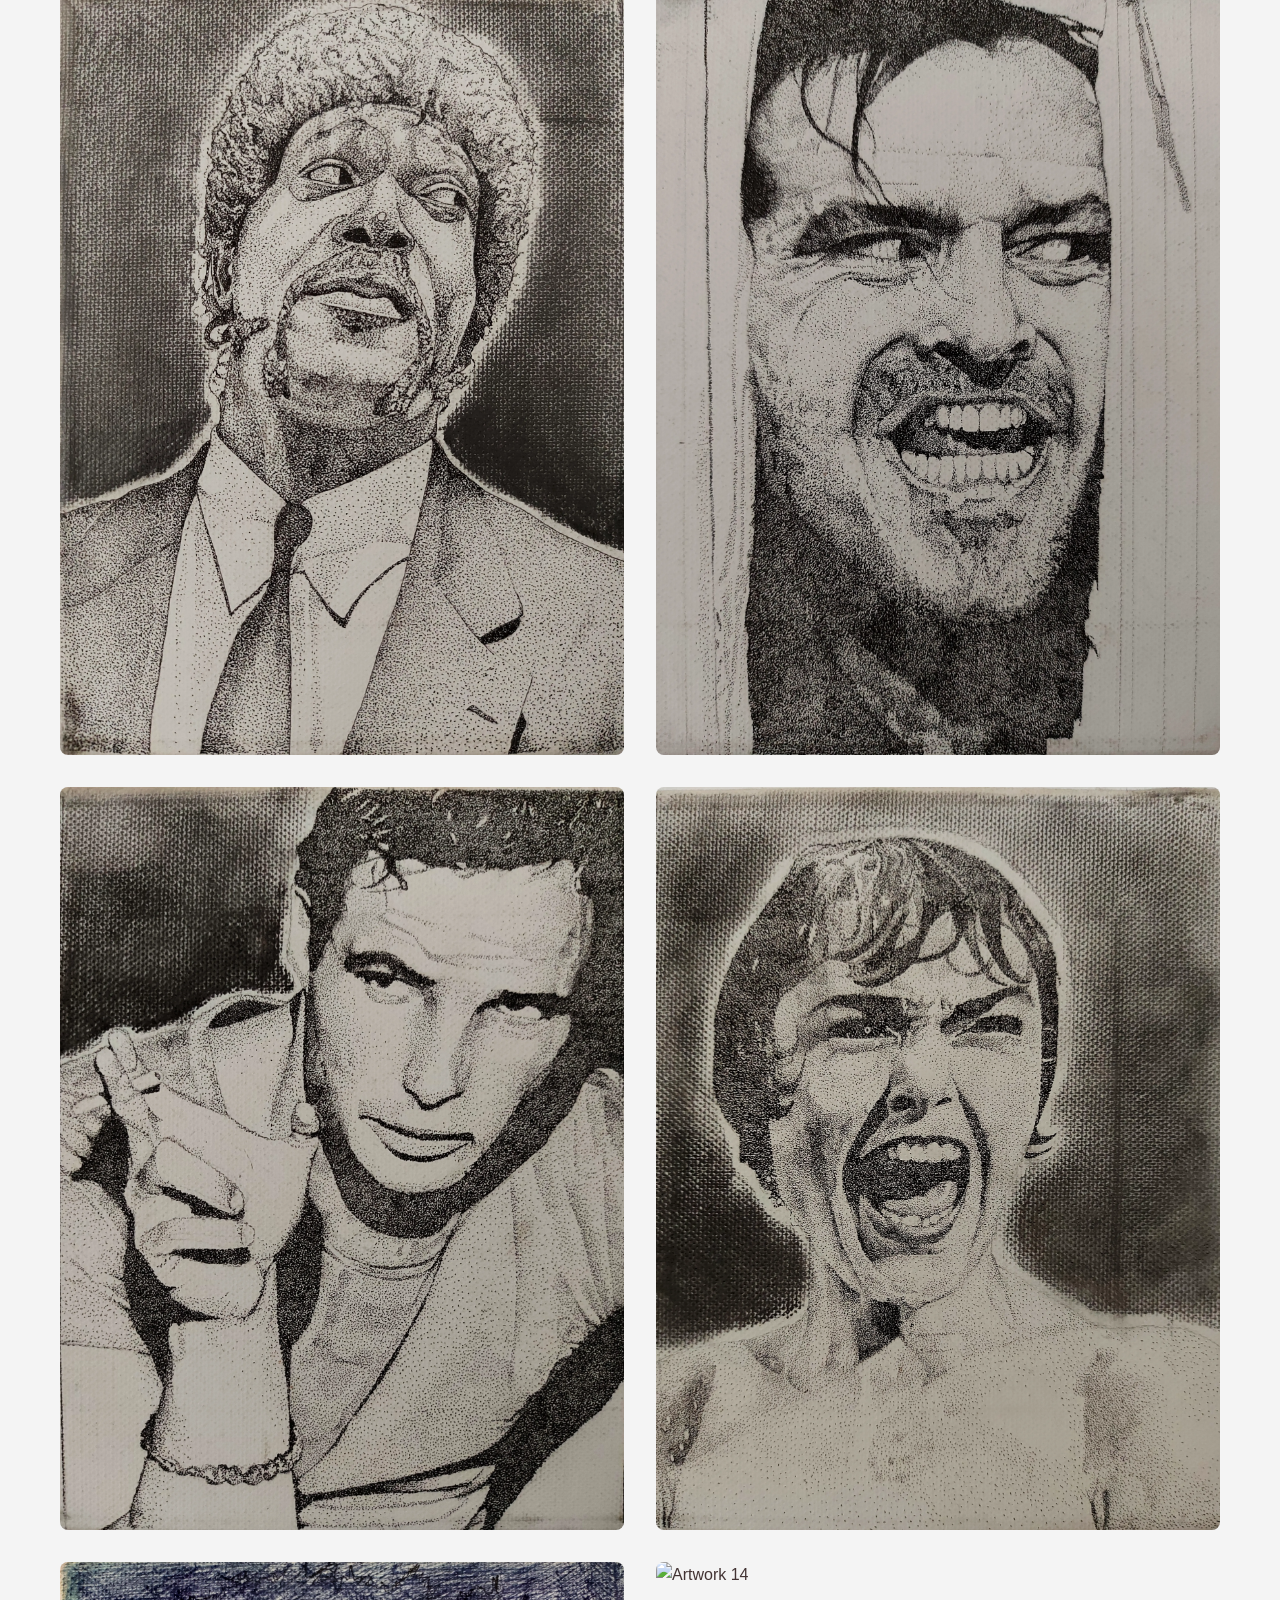
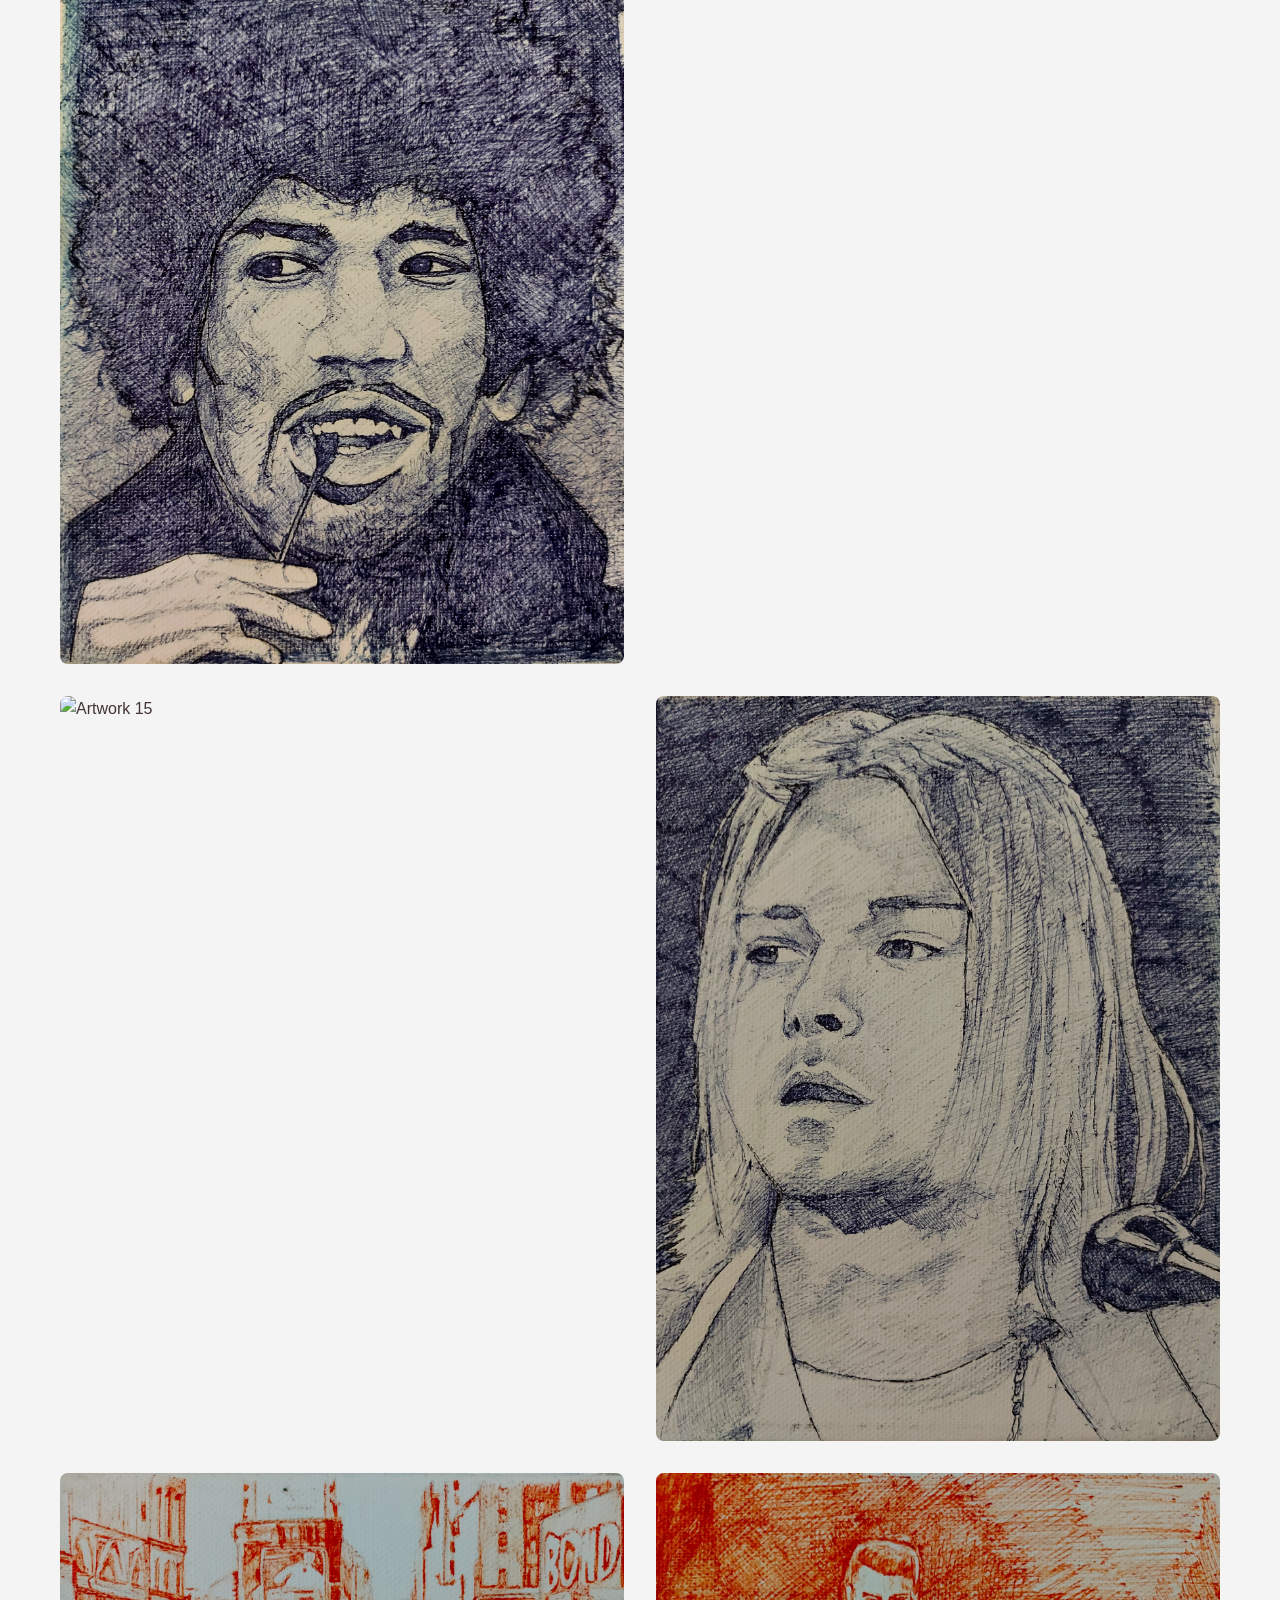
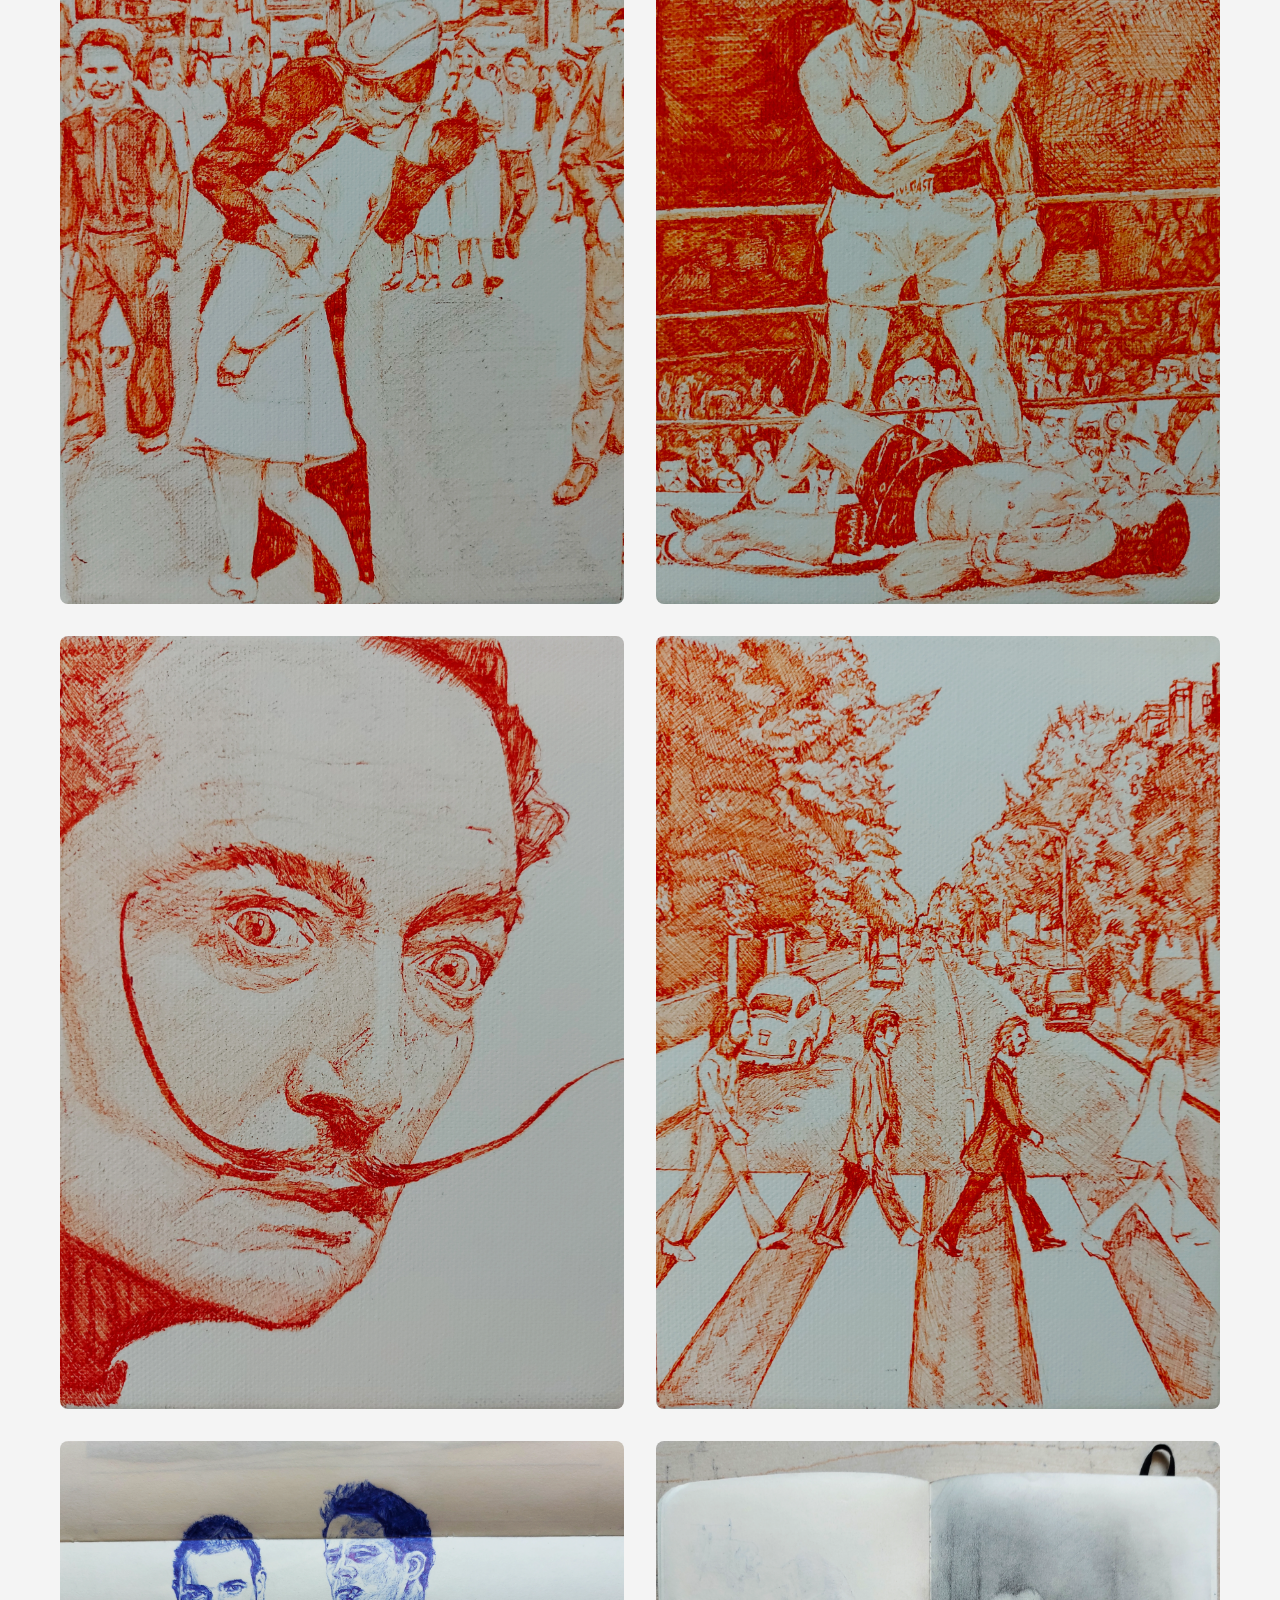
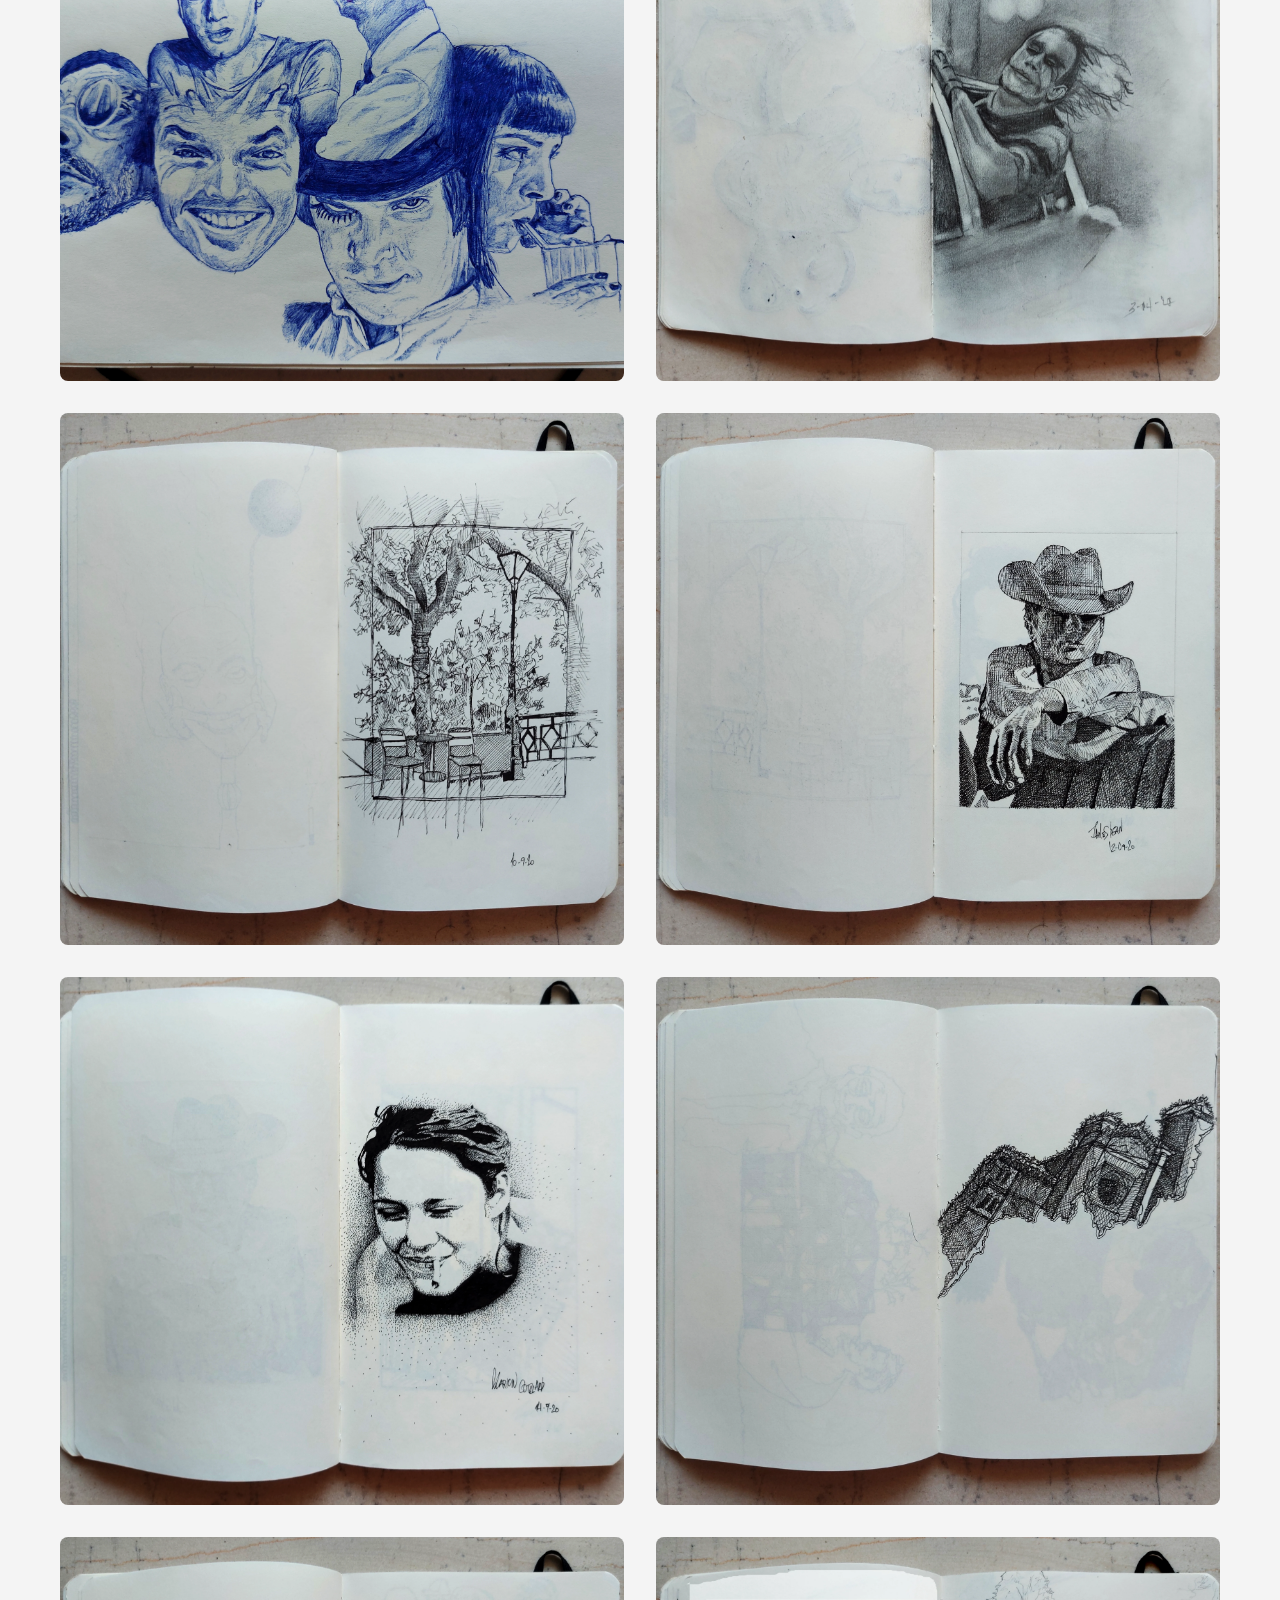
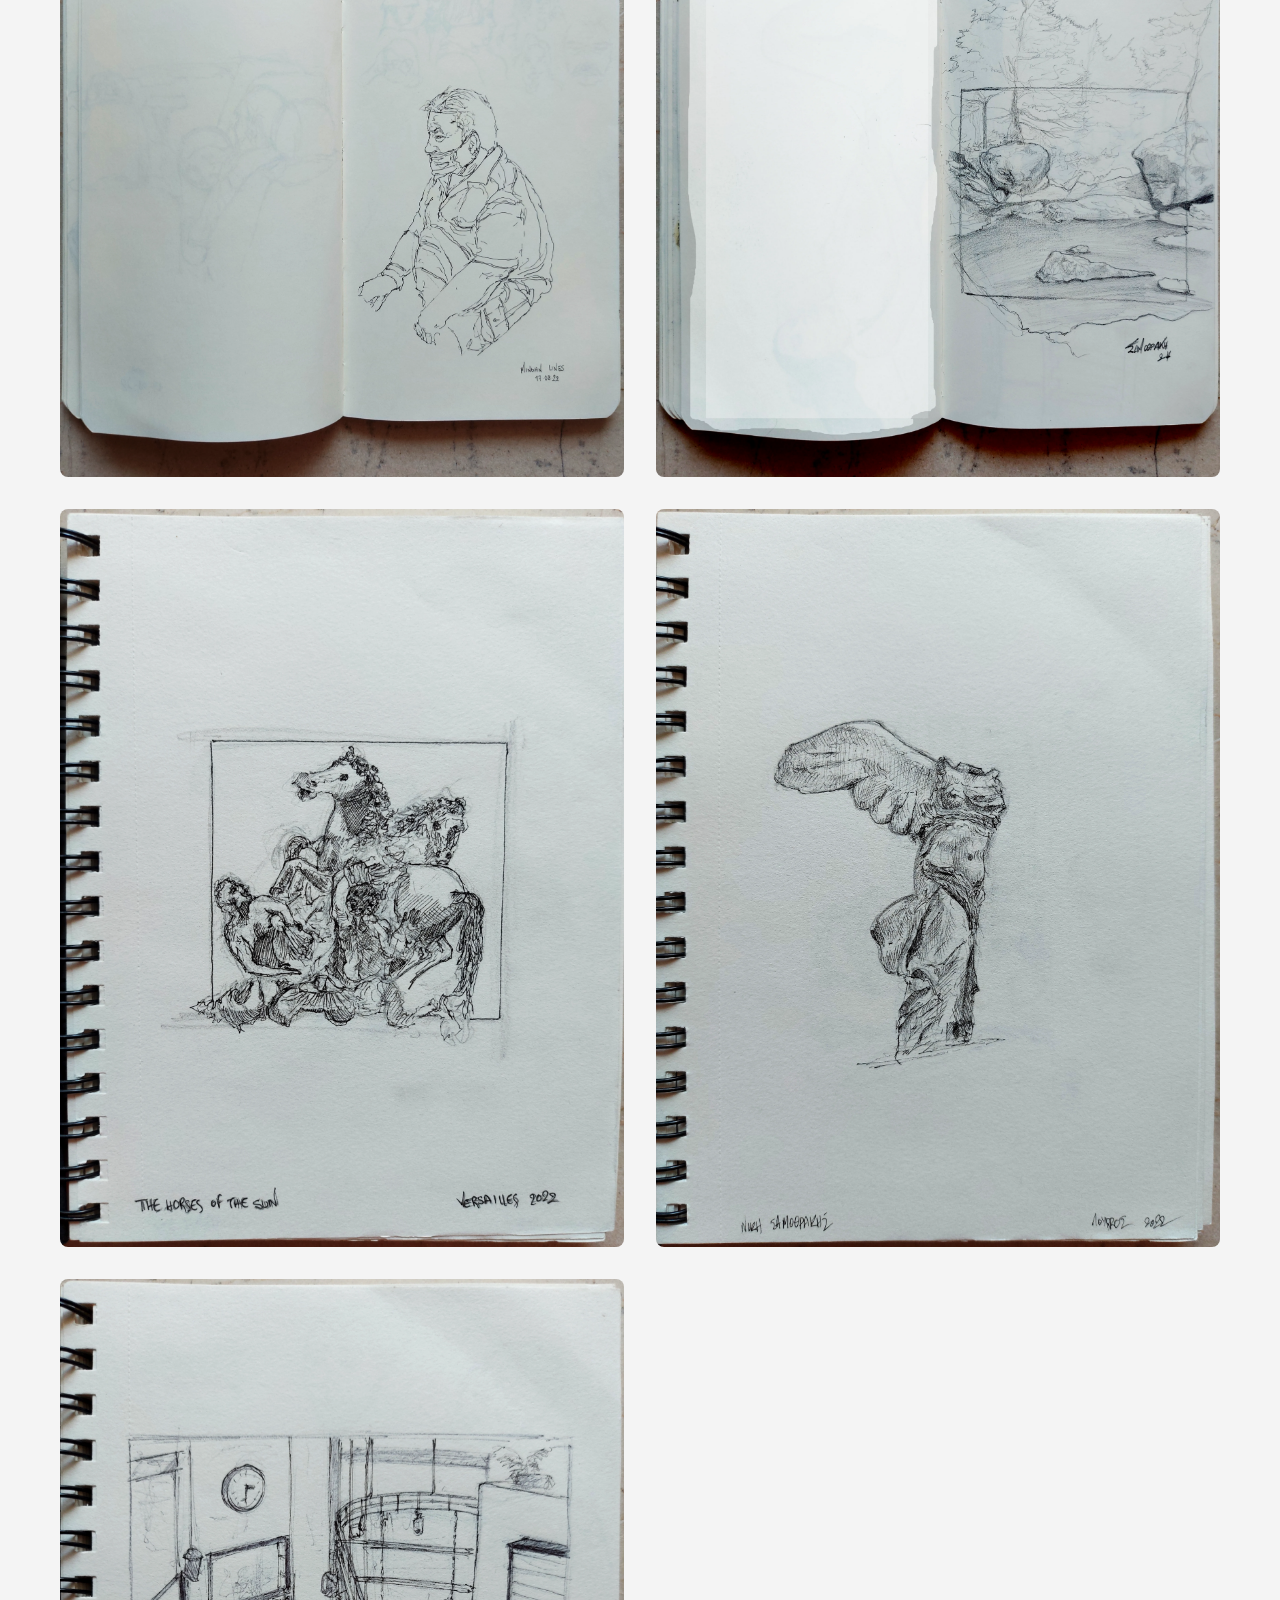
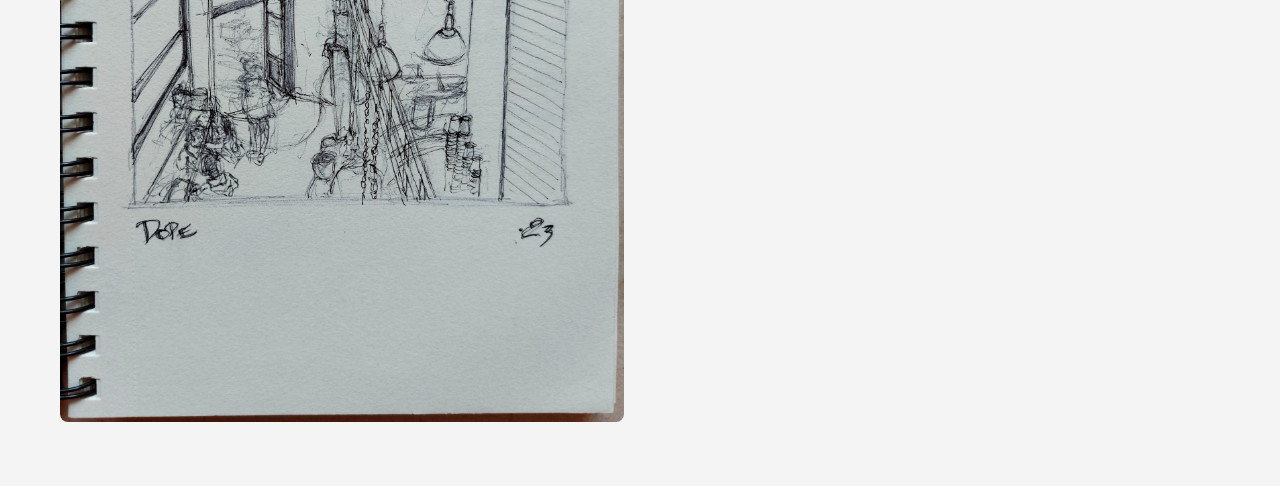
==== commit 28e96011: "Update index.html Added a Music link to the navigation menu." ====
--- a/index.html
+++ b/index.html
@@ -27,6 +27,7 @@
               <ul>
                     <li><a href="#gallery">Gallery</a></li>
                     <li><a href="about.html">About</a></li>
+                  <li><a href="music.html">Music</a></li>
               </ul>
             </nav>
         </div>
@@ -175,3 +176,4 @@
 
 
 
+
--- a/css/style.css
+++ b/css/style.css
@@ -47,7 +47,7 @@
 .site-header {
     background-color: #fff;
     padding: 1rem 0;
-    text-align: center;
+    text-align: right;
     border-bottom: 1px solid #ddd;
 }
 
@@ -77,21 +77,23 @@
     padding: 4rem 0;
 }
 
+/*
 .gallery-title {
     text-align: center;
     margin-bottom: 3rem;
     font-size: 2.5rem;
 }
-
+*/
 .photo-gallery {
     display: grid;
-    grid-template-columns: repeat(2, 1fr); 
+    grid-template-columns: repeat(auto-fit, minmax(400px, 1fr)); 
     gap: 2rem; 
     justify-items: center; 
 }
 
 .gallery-item {
     position: relative;
+    width: 100%;
     overflow: hidden;
     cursor: pointer;
     border-radius: 8px;
@@ -99,16 +101,16 @@
 }
 
 .gallery-item img {
-    display: block;
     width: 100%;
-    height: auto;
-    transition: transform 2s ease, opacity 0.5s ease; /* smooth slow zoom + fade */
+    height: 100%;
+    object-fit: cover;
+    transition: transform 2s ease, opacity 0.5s ease; 
 }
 
 /* Zoom and fade image on hover */
 .gallery-item:hover img {
     transform: scale(1.1);
-    opacity: 0.7;
+    opacity: 0.6;
 }
 
 .gallery-item:hover {
@@ -118,13 +120,13 @@
 
 /* Overlay text */
 .gallery-item::after {
-    content: attr(data-title); /* dynamic text from HTML */
+    content: attr(data-title); 
     position: absolute;
     top: 50%;
     left: 50%;
     transform: translate(-50%, -50%);
-    color: white;
-    font-size: 1.3rem;
+    color: #423333;
+    font-size: 1.6rem;
     font-weight: 700;
     text-align: center;
     opacity: 0;
@@ -132,7 +134,7 @@
     pointer-events: none;
 }
 
-/* Show text on hover */
+
 .gallery-item:hover::after {
     opacity: 1;
 }
@@ -233,3 +235,10 @@
 
 
 
+
+
+
+
+
+
+
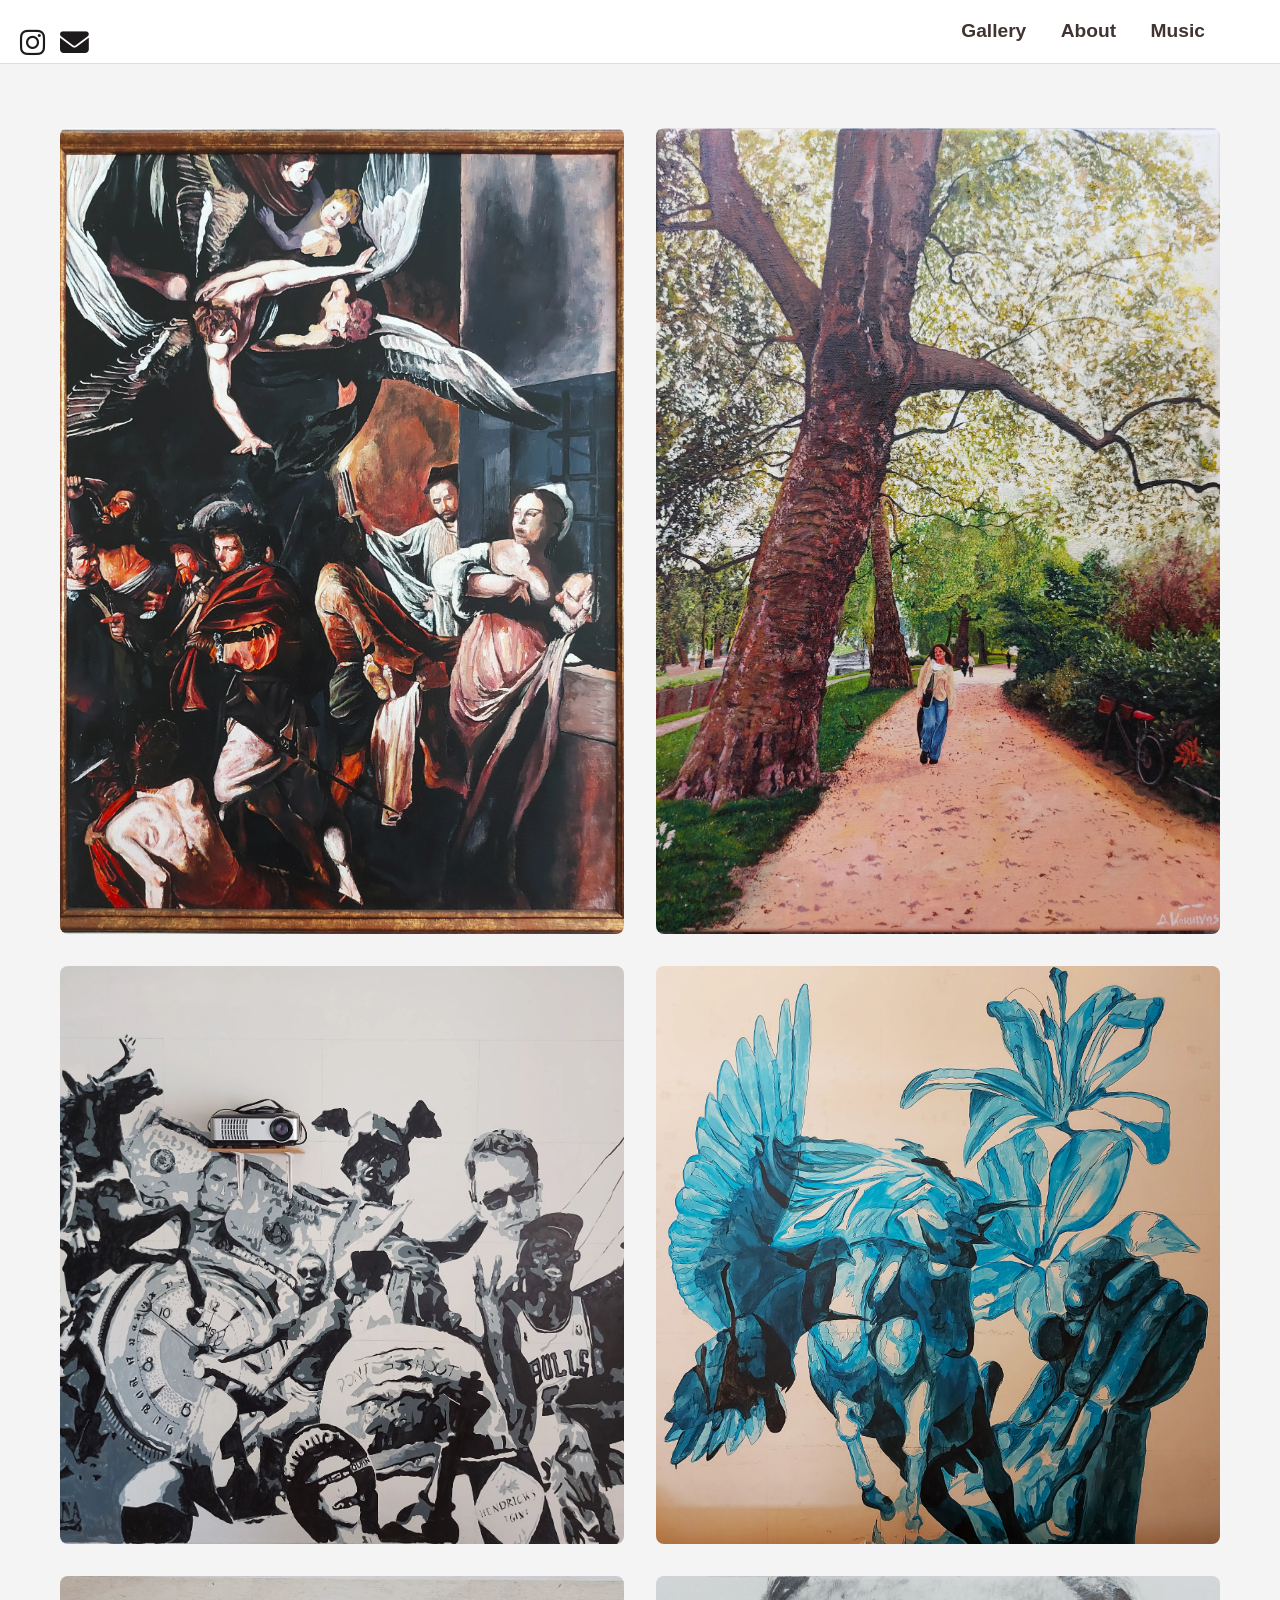
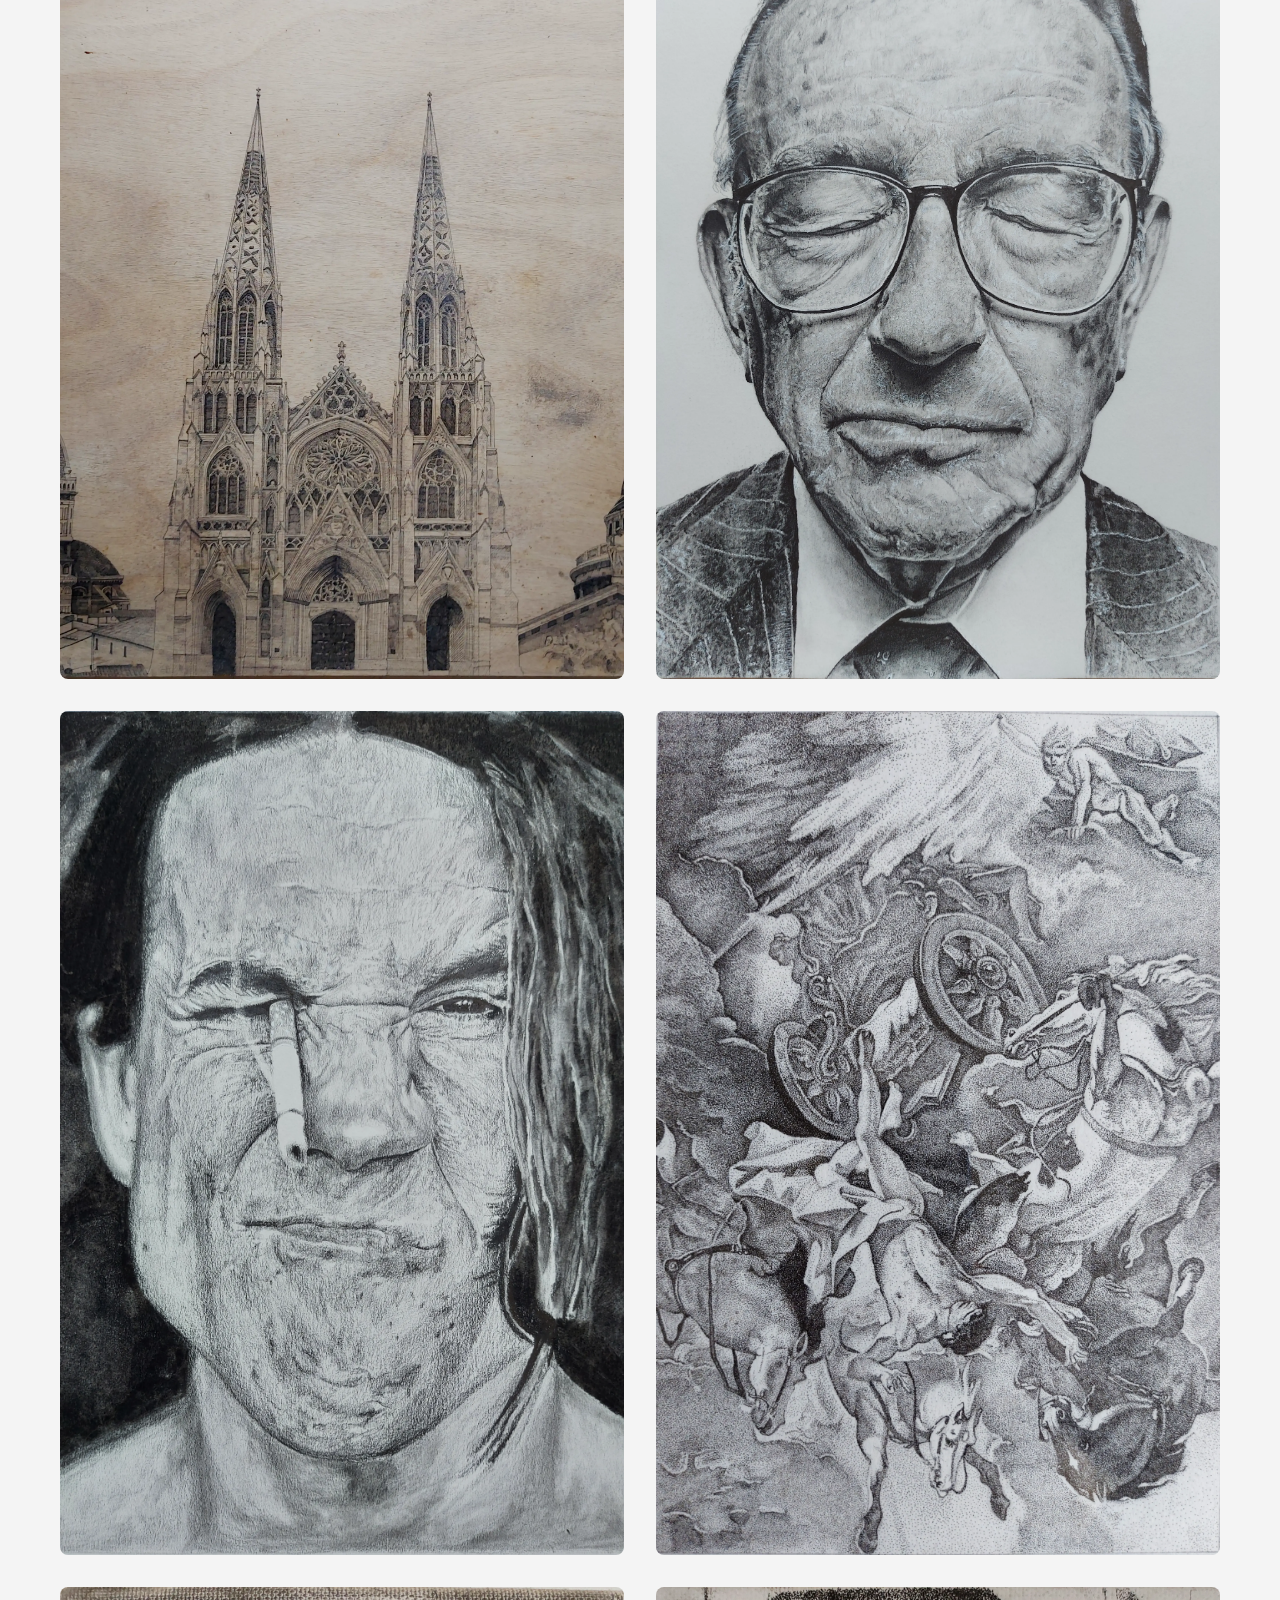
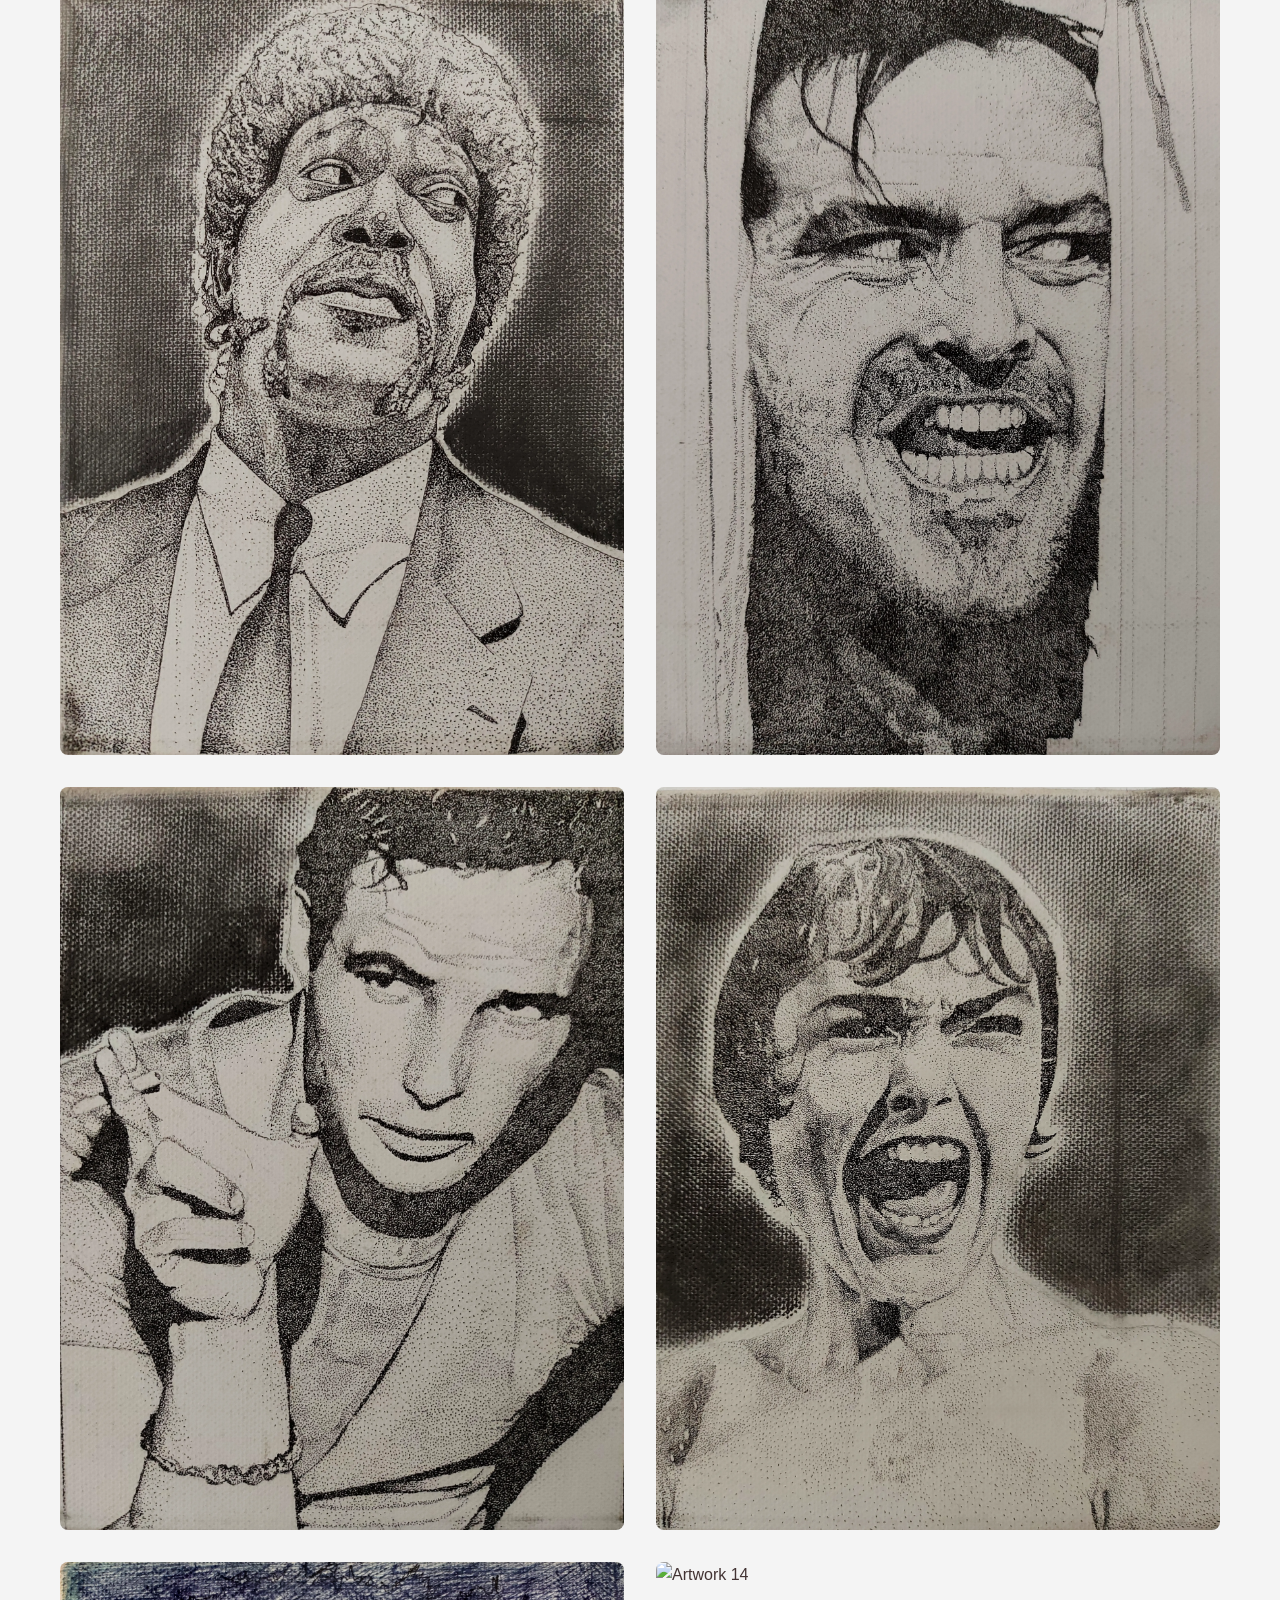
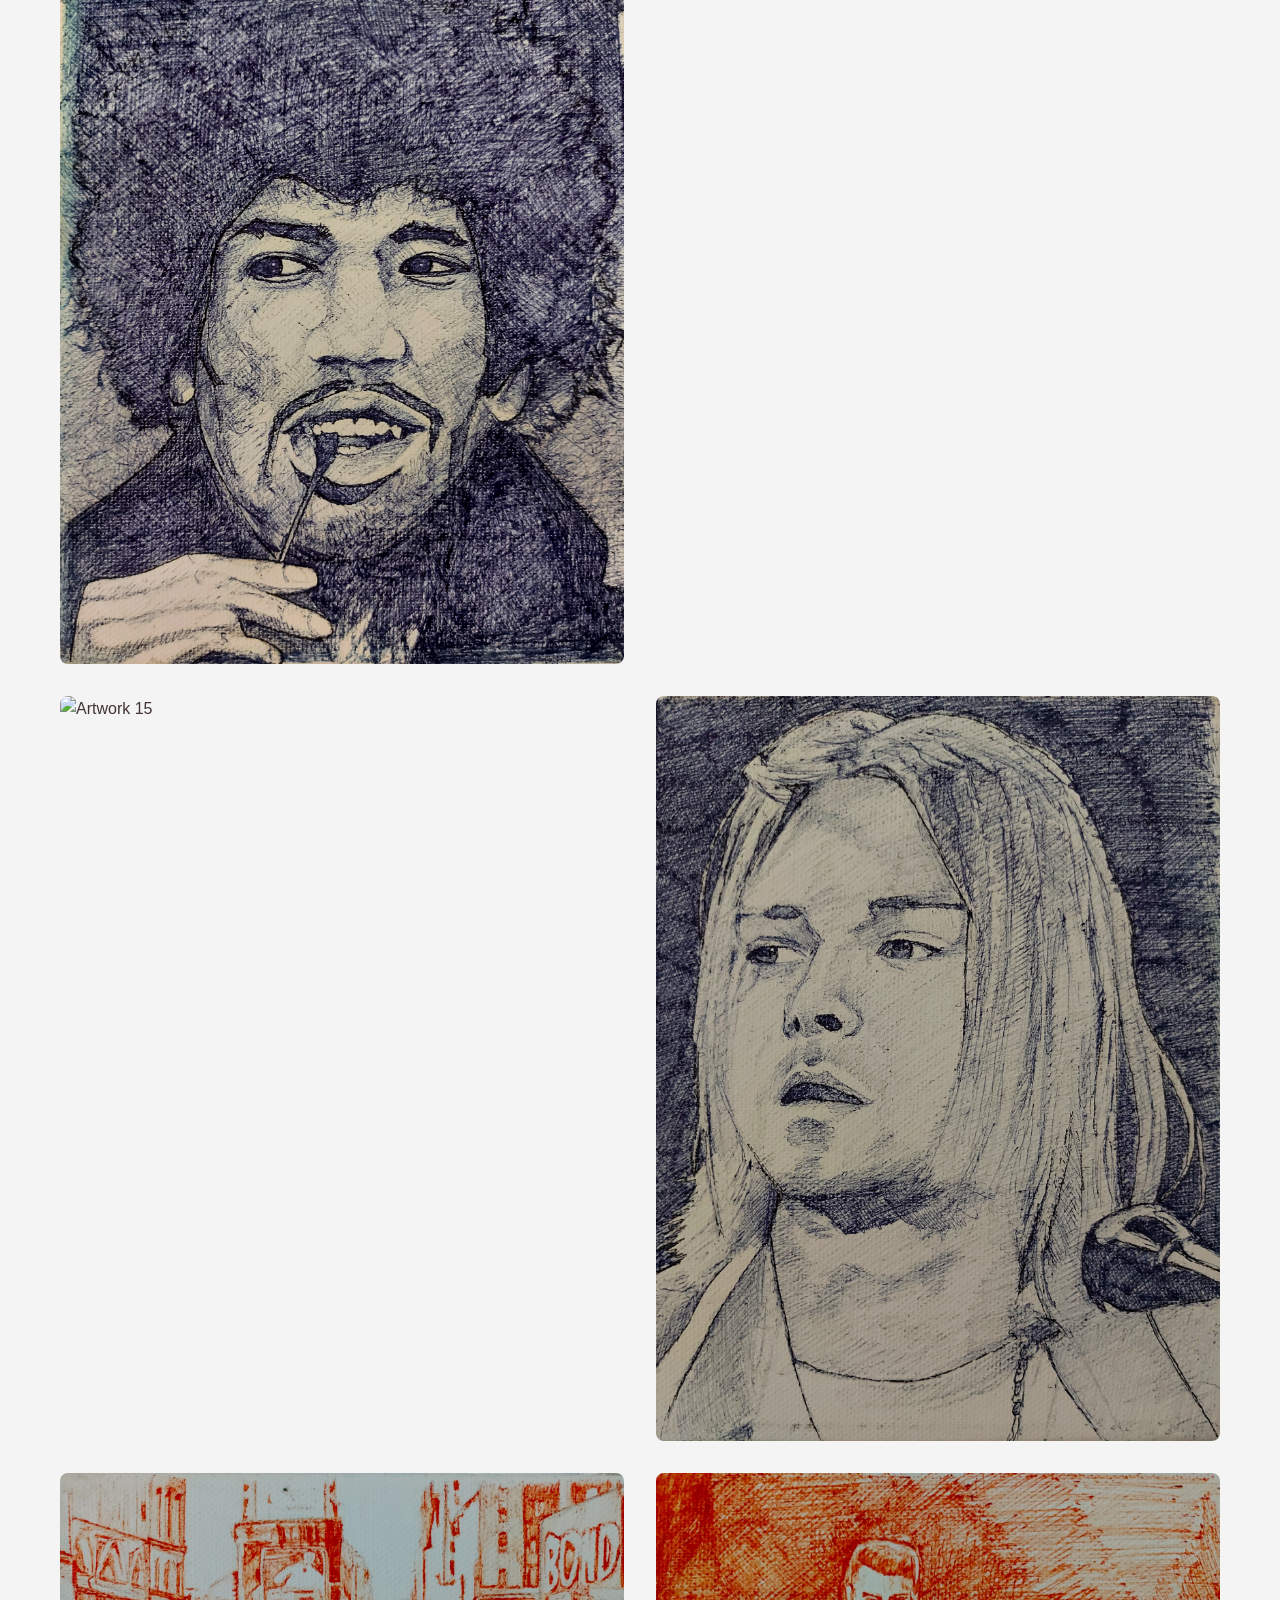
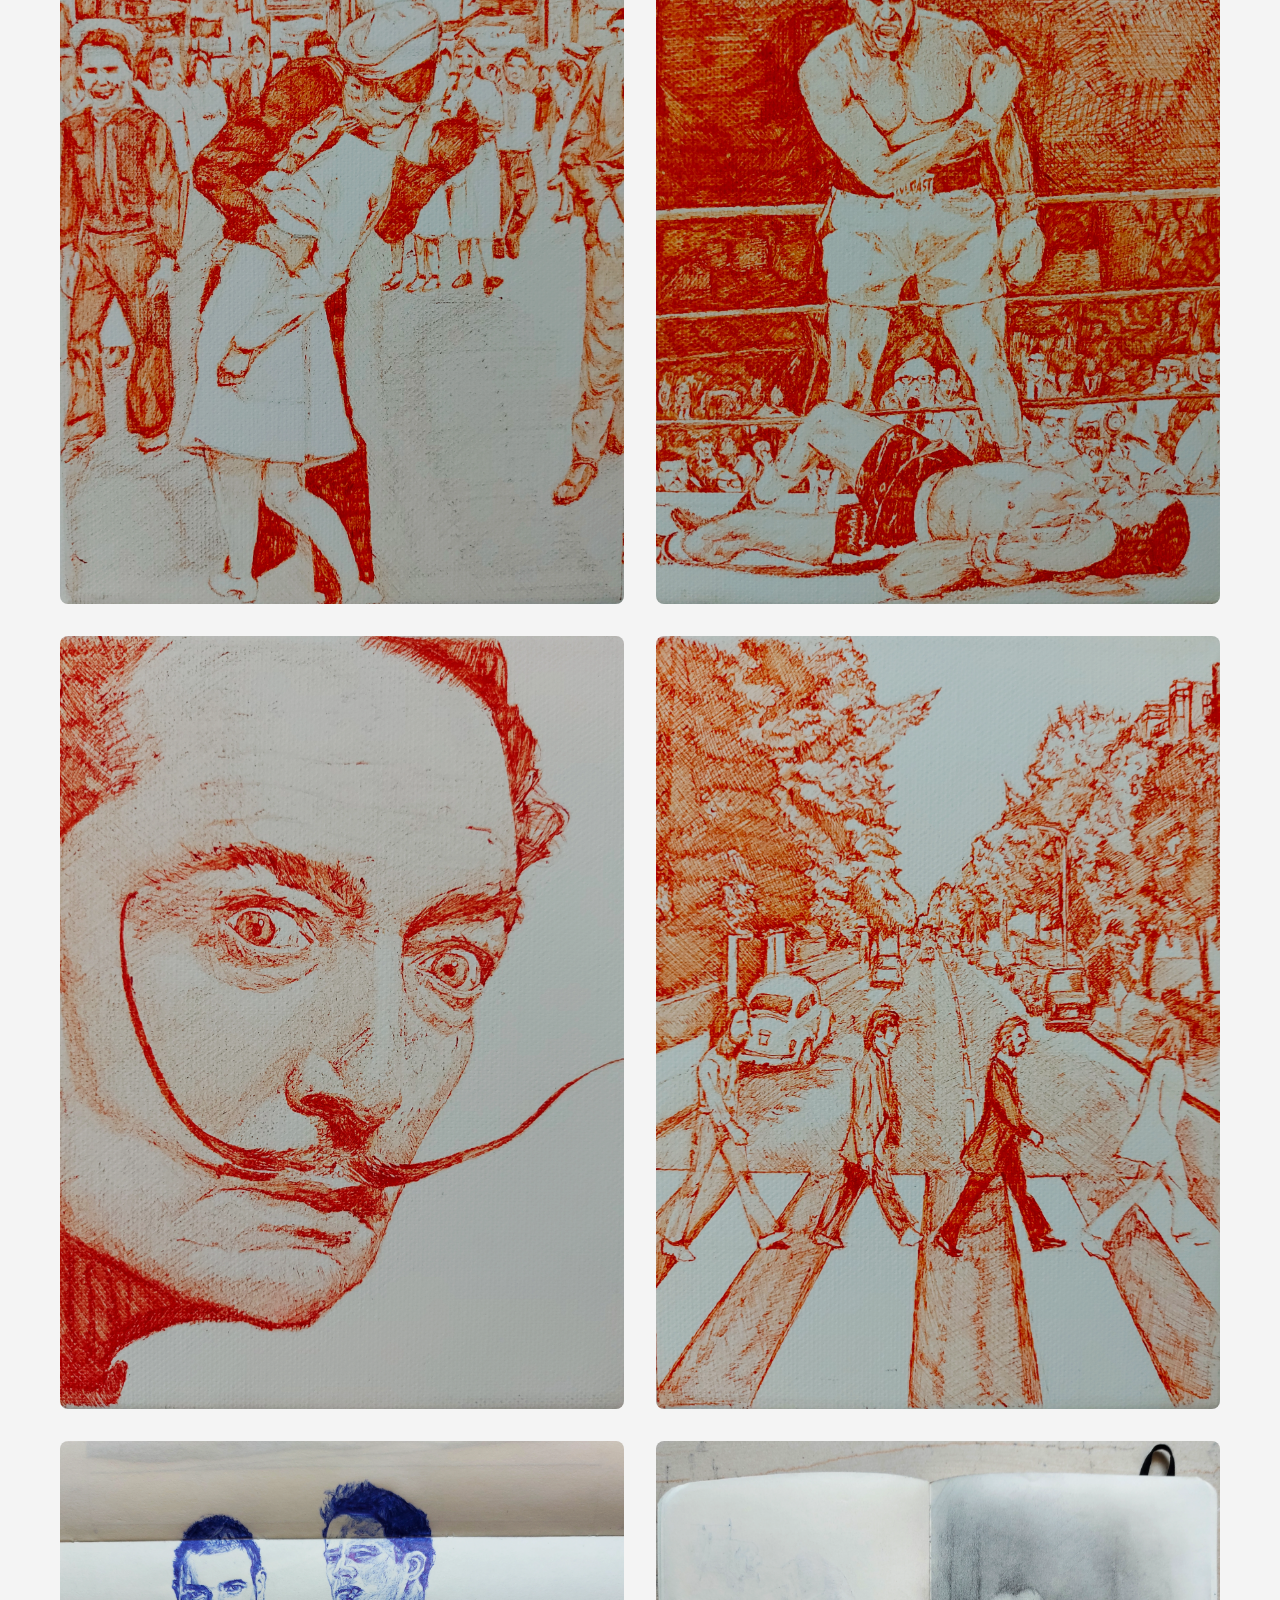
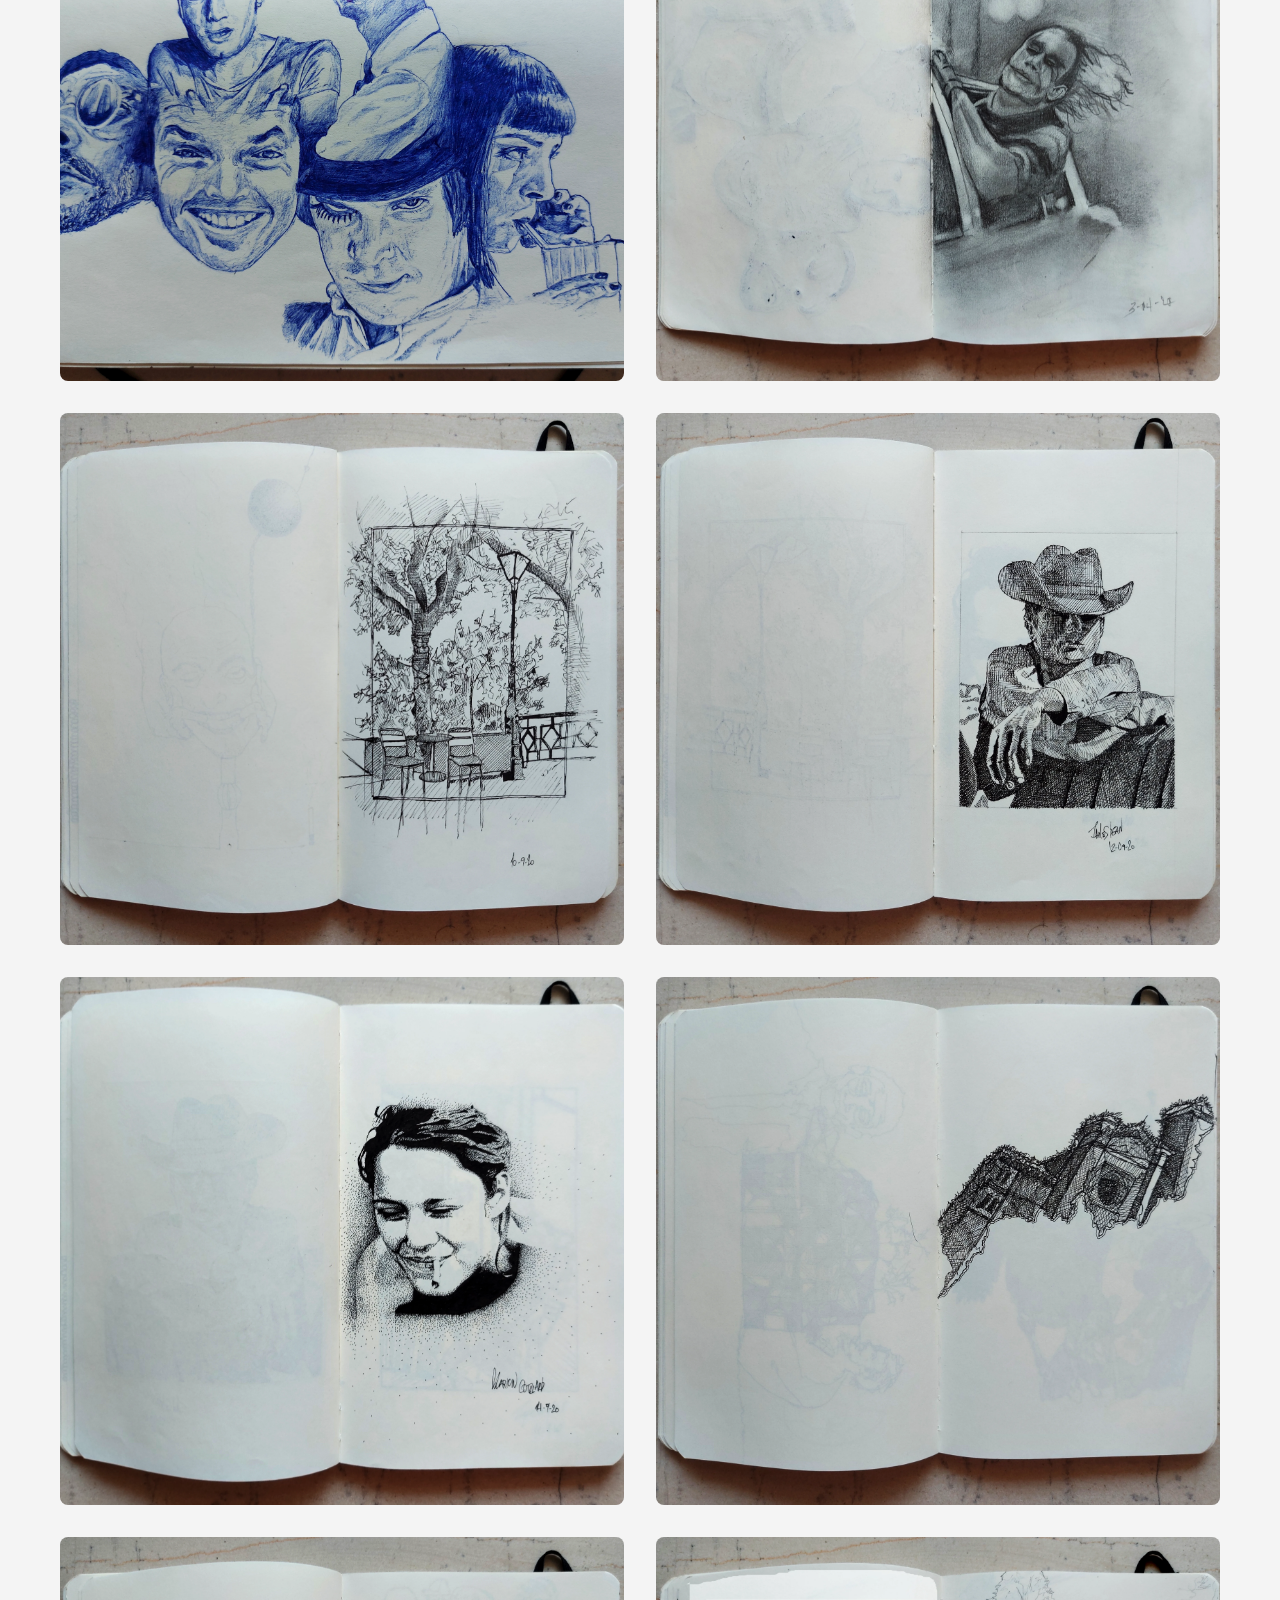
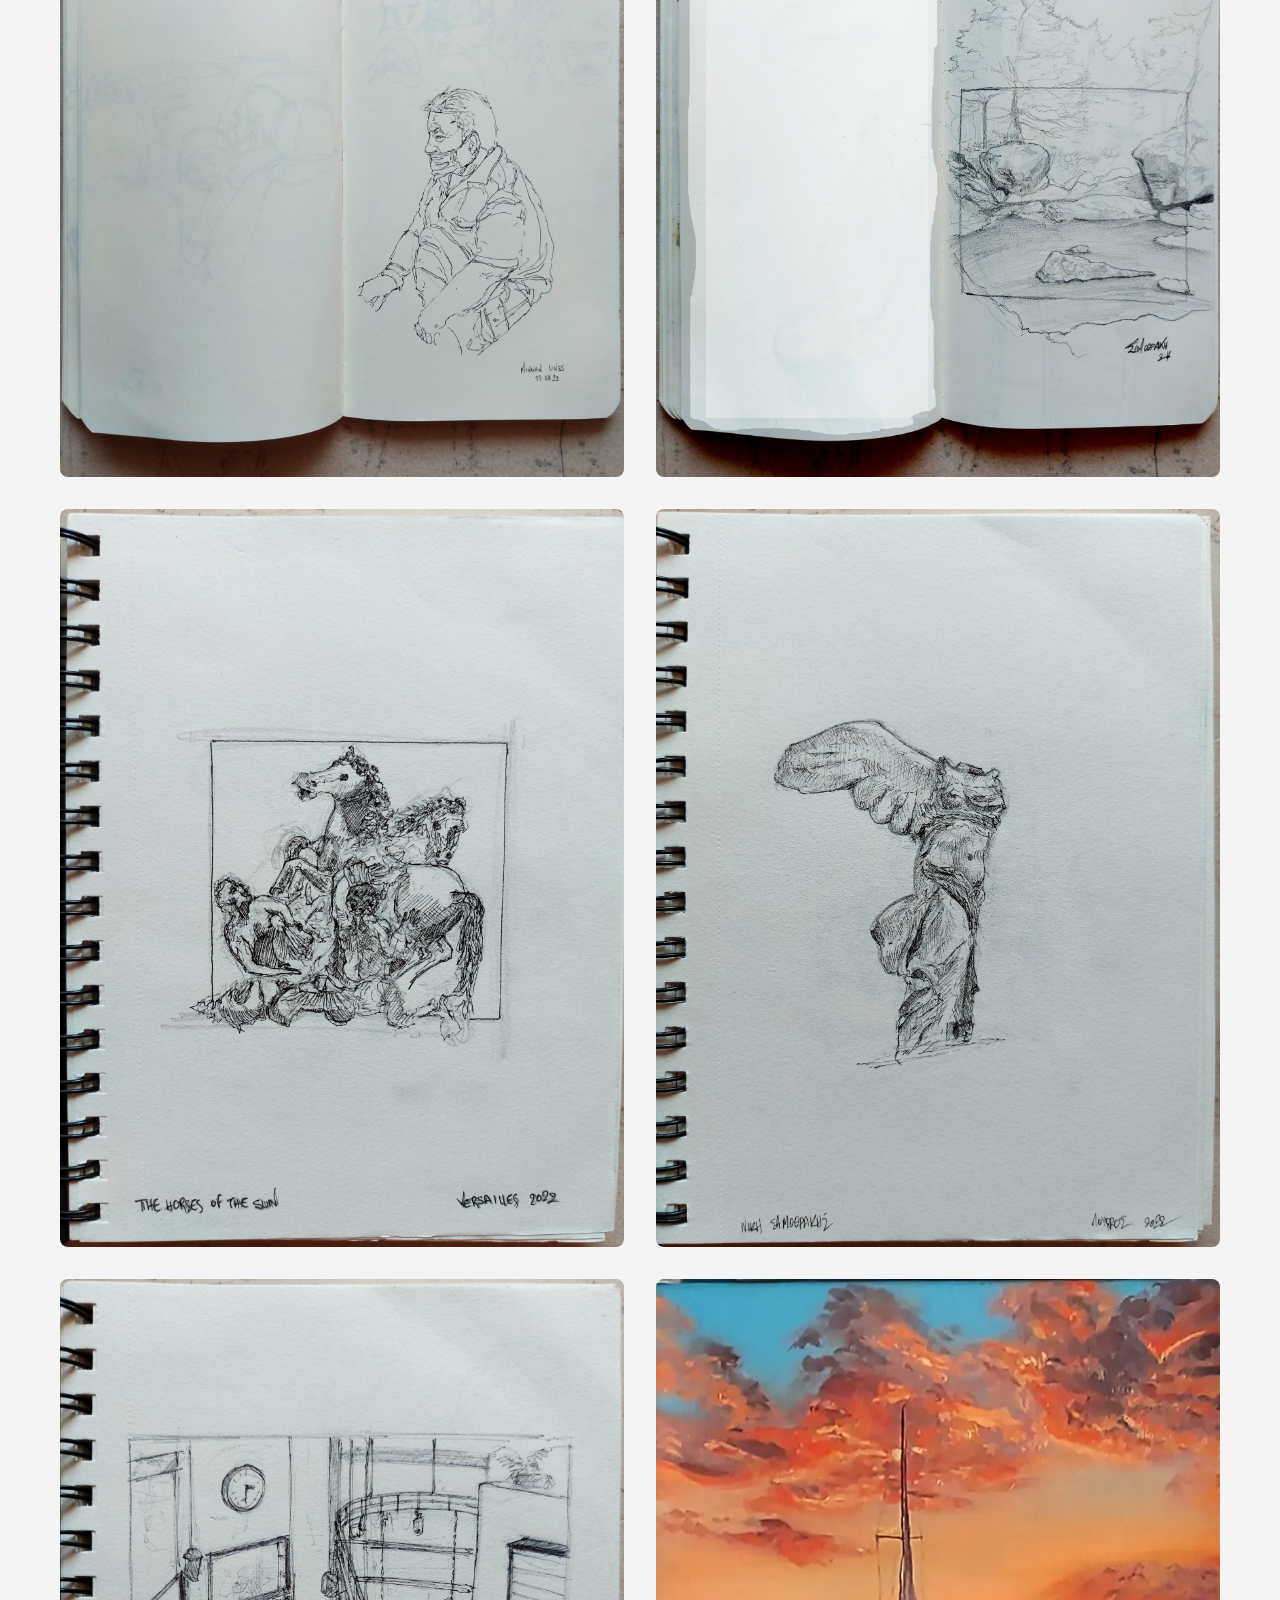
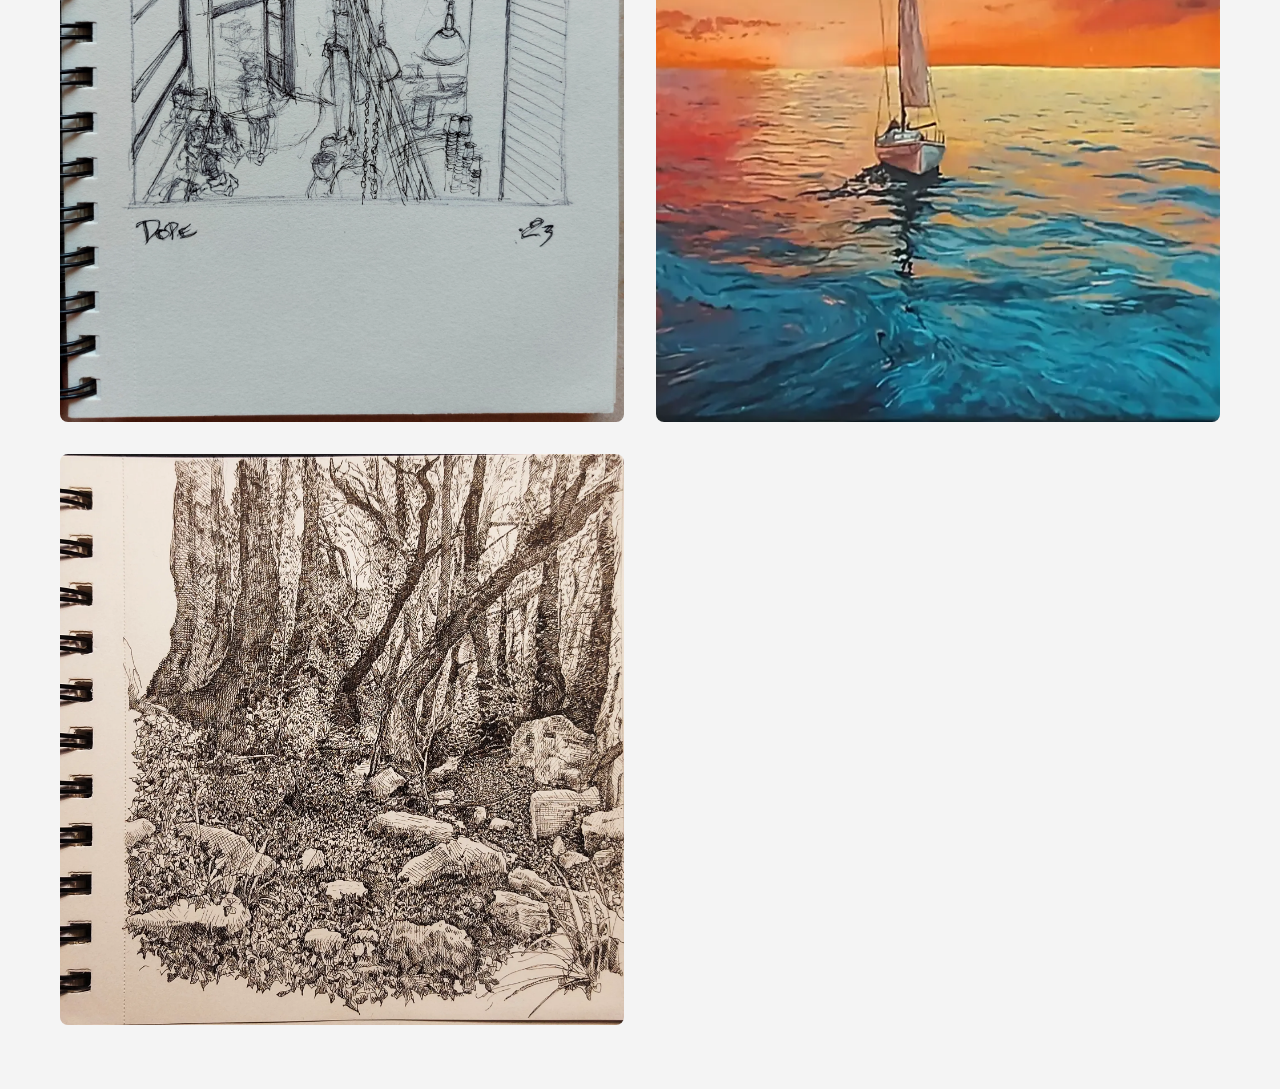
==== commit 5b247c75: "Update gallery with new artwork entries Added new artwork entries to the gallery section." ====
--- a/index.html
+++ b/index.html
@@ -130,6 +130,12 @@
                     <div class="gallery-item" data-title="Inc Pen on Sketchbook 21x14cm, 2023">
                         <img src="assets/images/31.webp" alt="Artwork 31" loading="lazy">
                     </div>
+                    <div class="gallery-item" data-title="Oil on Canvas hxycm, 2025">
+                        <img src="assets/images/32.webp" alt="Artwork 32" loading="lazy">
+                    </div>
+                    <div class="gallery-item" data-title="Ink Pen on Sketchbook hxycm, 2025">
+                        <img src="assets/images/33.webp" alt="Artwork 33" loading="lazy">
+                    </div>
                 </div>
             </section>
         </div>
@@ -177,3 +183,4 @@
 
 
 
+
--- a/css/style.css
+++ b/css/style.css
@@ -158,6 +158,22 @@
 }
 
 .about-section p {
+    max-width: 700px;
+    font-size: 1.1rem;
+    color: #444;
+}
+
+/* Music section */
+.music-section {
+    display: flex;
+    flex-direction: column;
+    align-items: center;
+    text-align: center;
+    padding: 4rem 0;
+    gap: 2rem;
+}
+
+.music-section p {
     max-width: 700px;
     font-size: 1.1rem;
     color: #444;
@@ -242,3 +258,4 @@
 
 
 
+
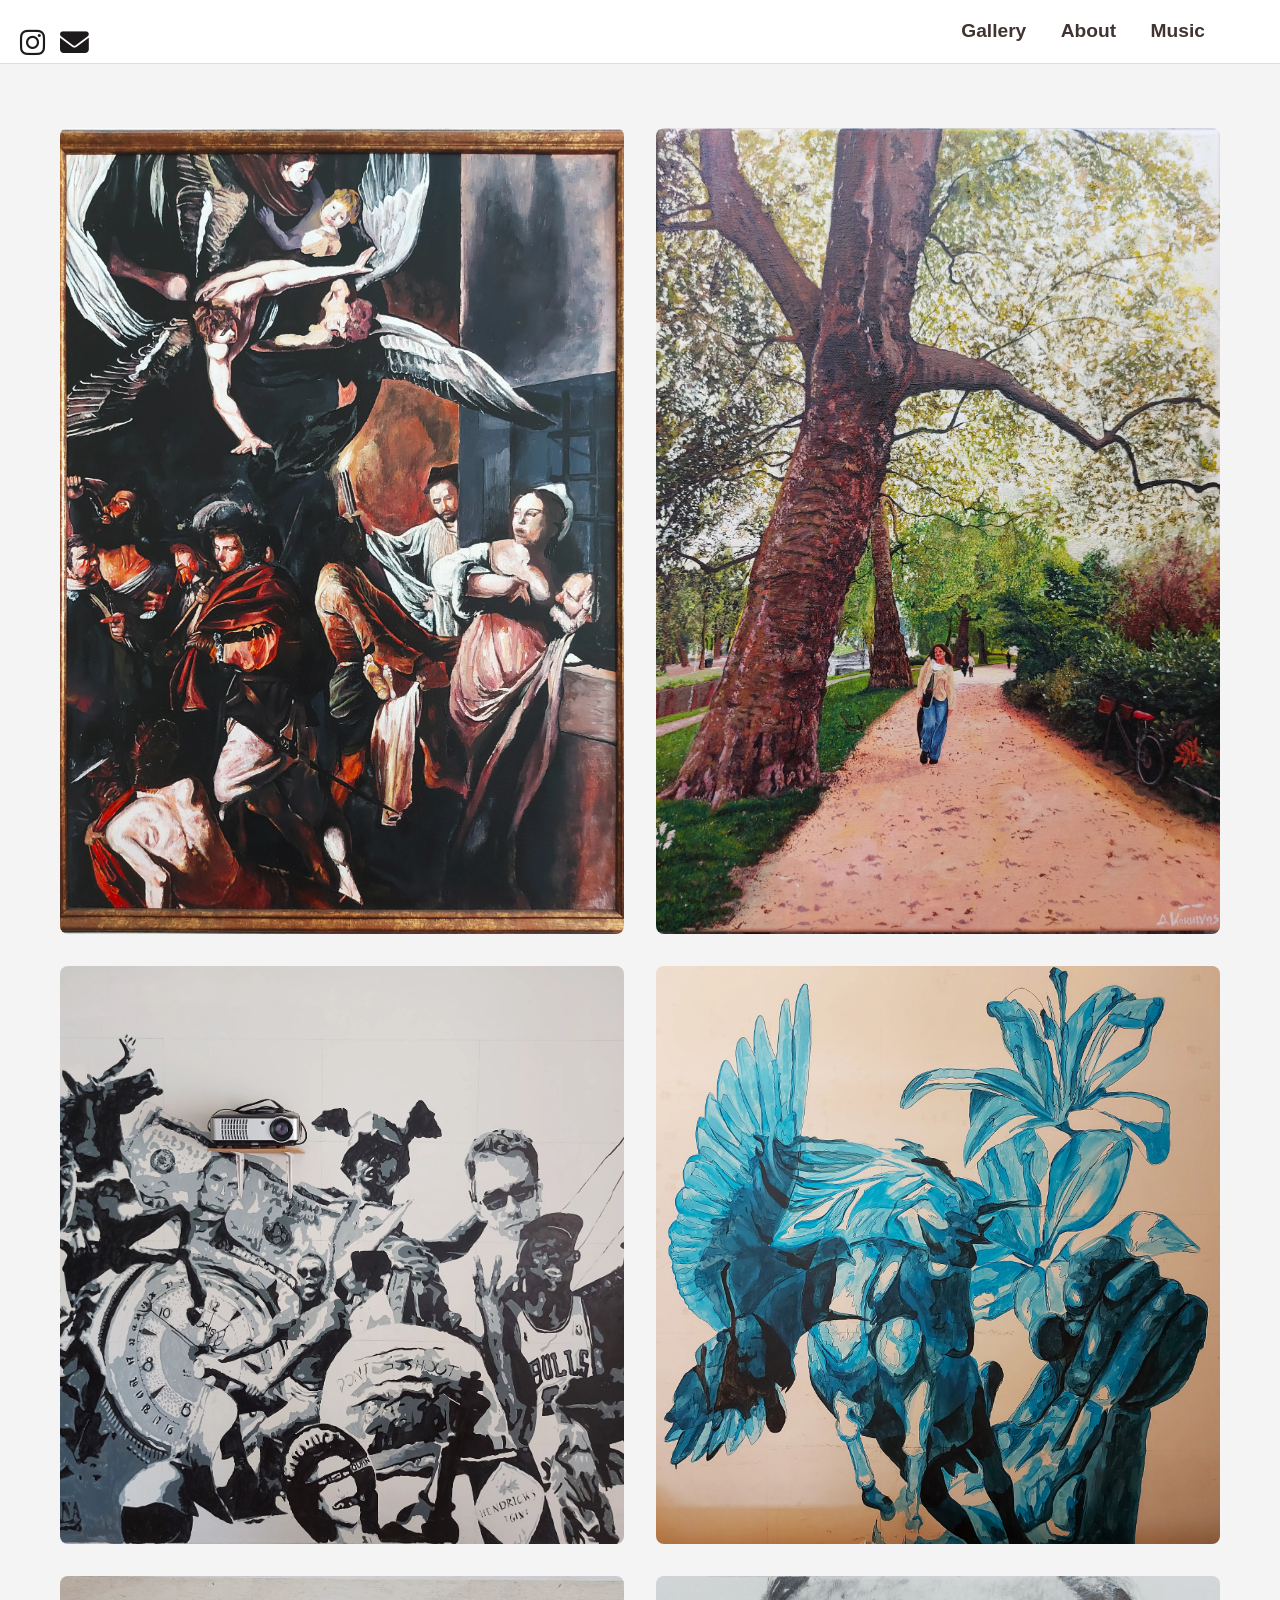
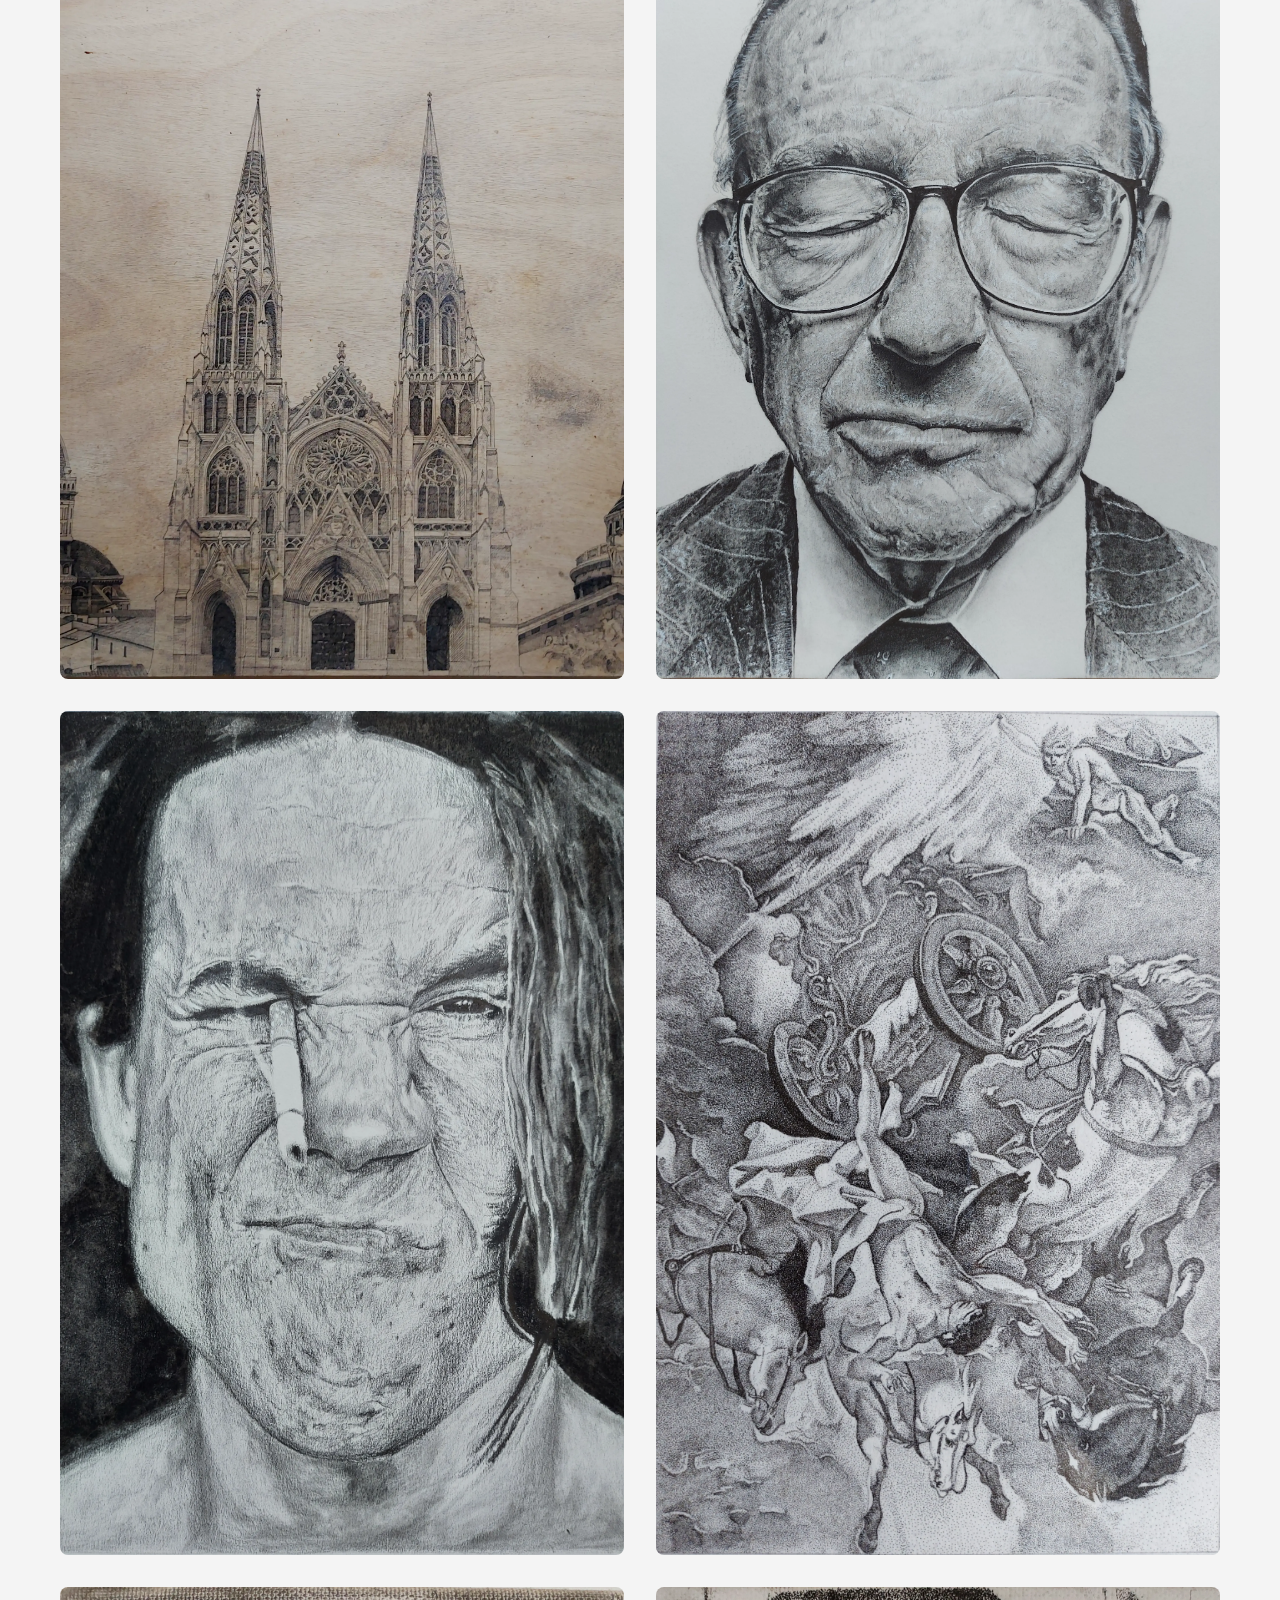
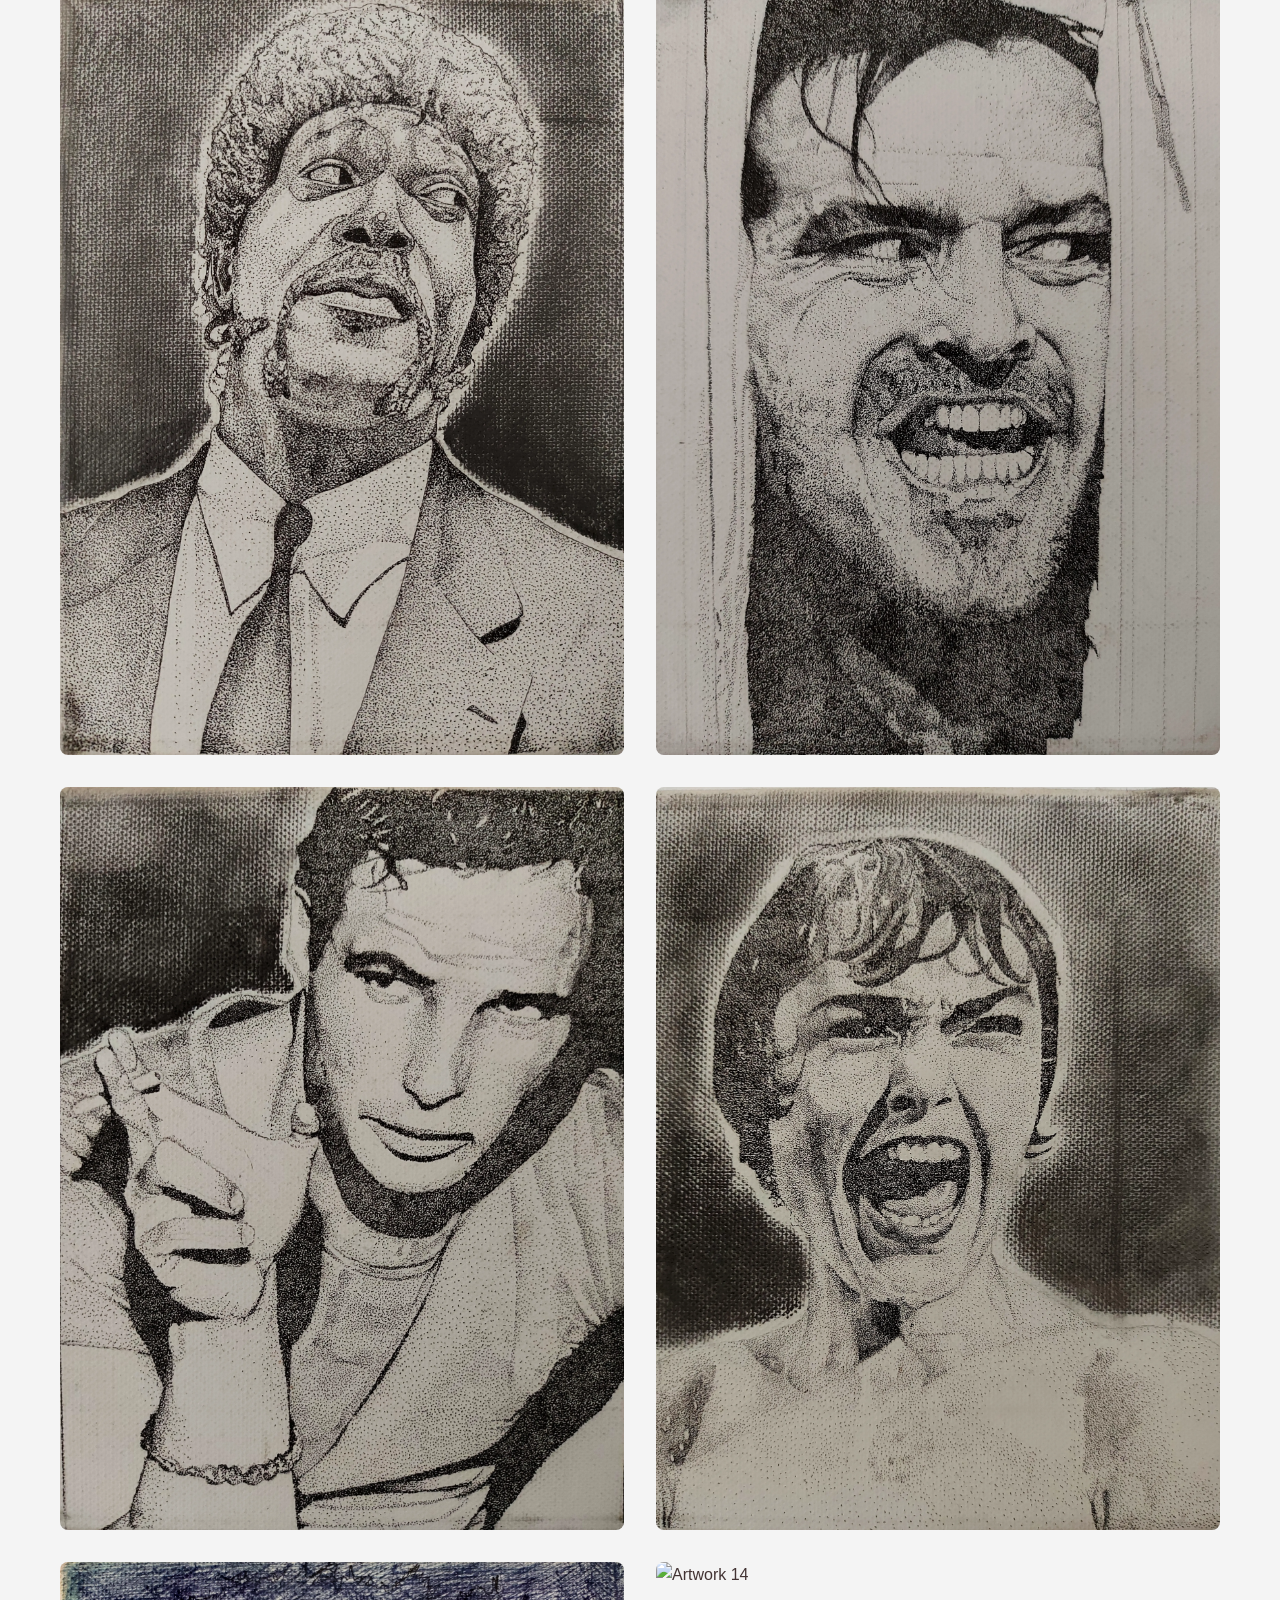
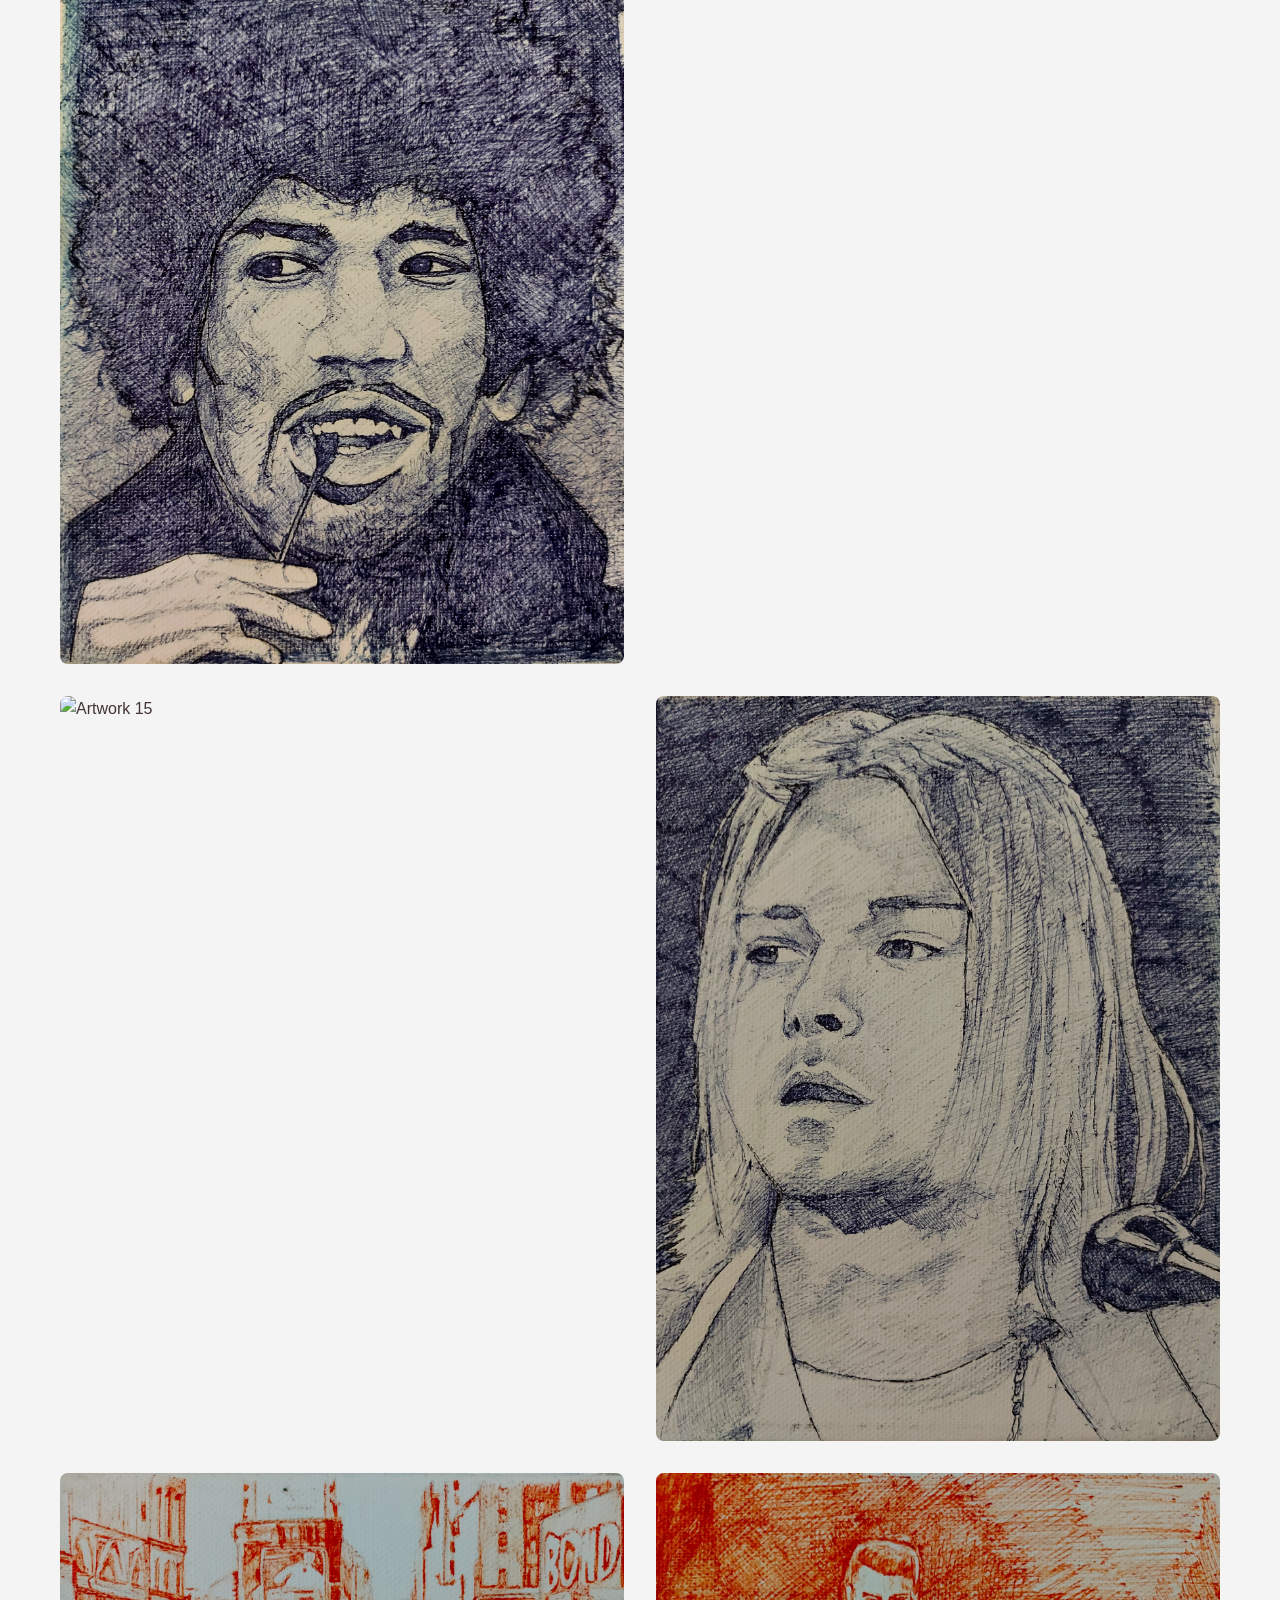
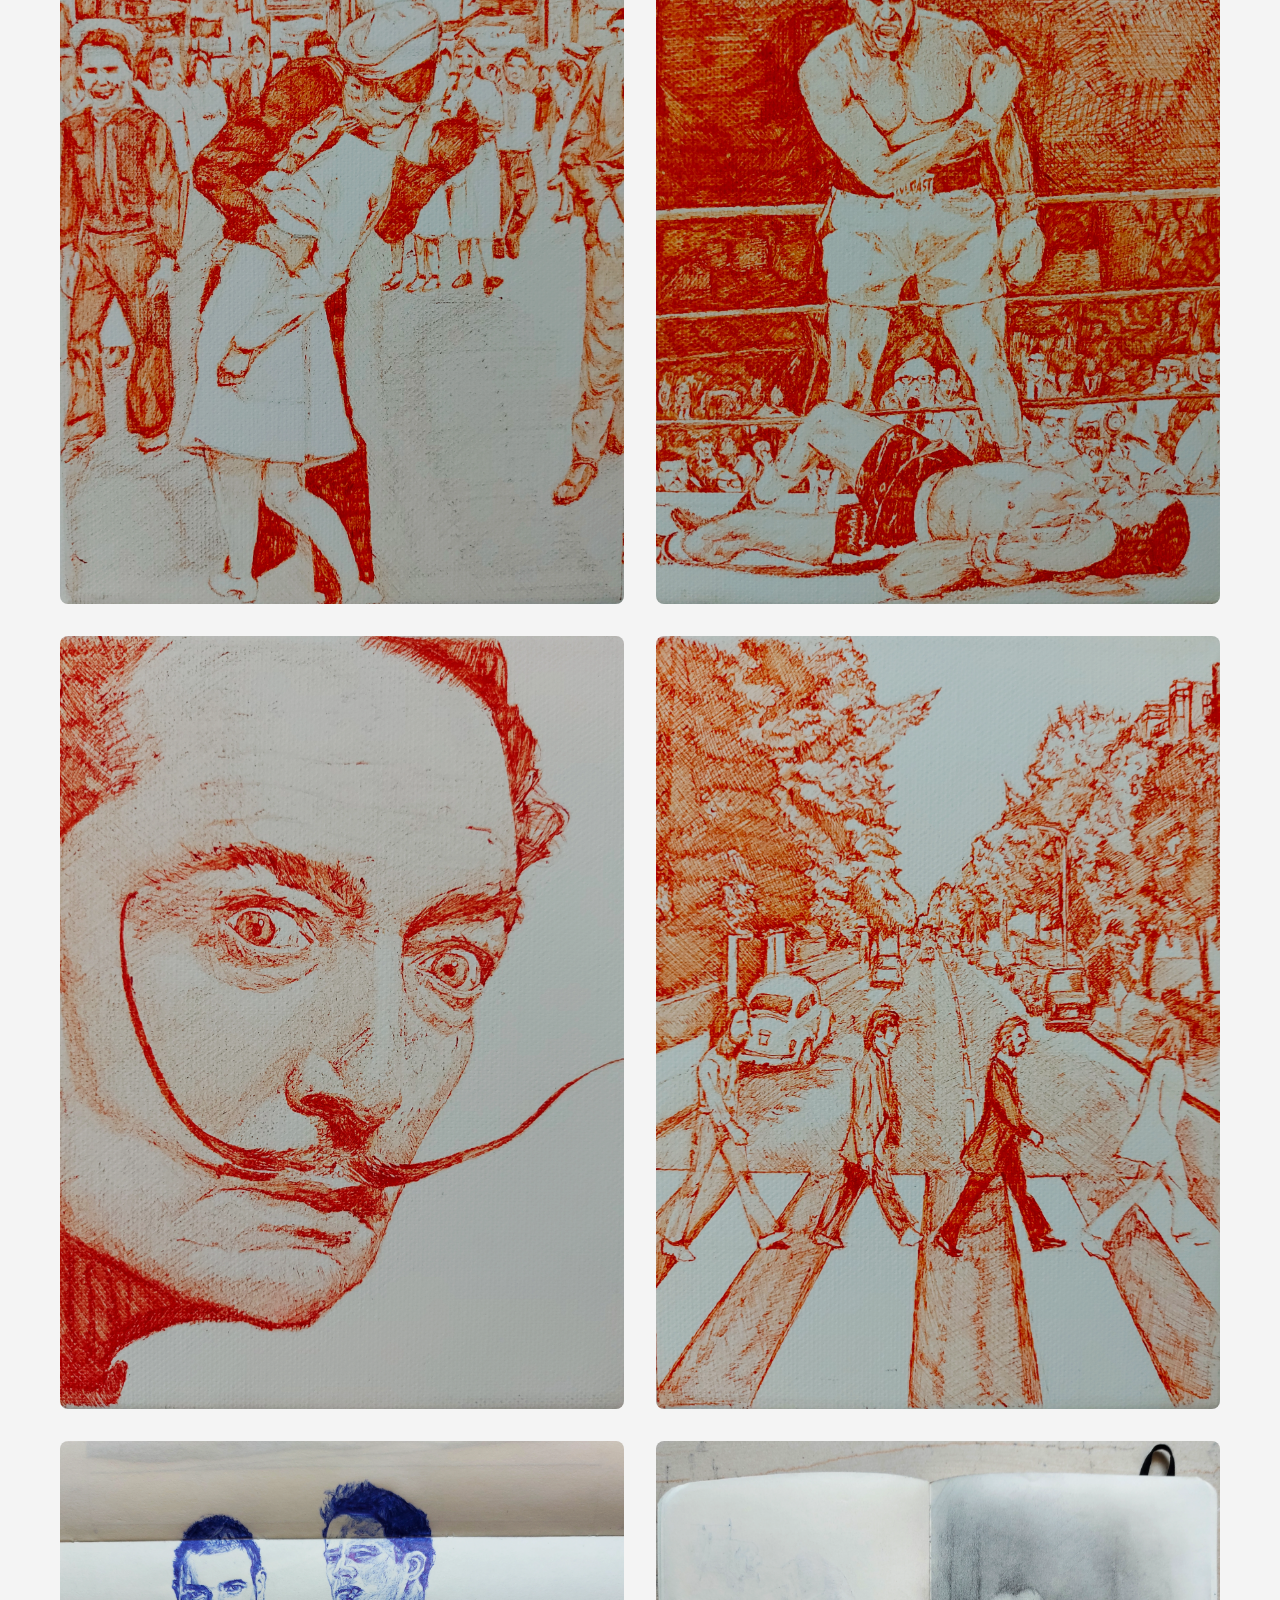
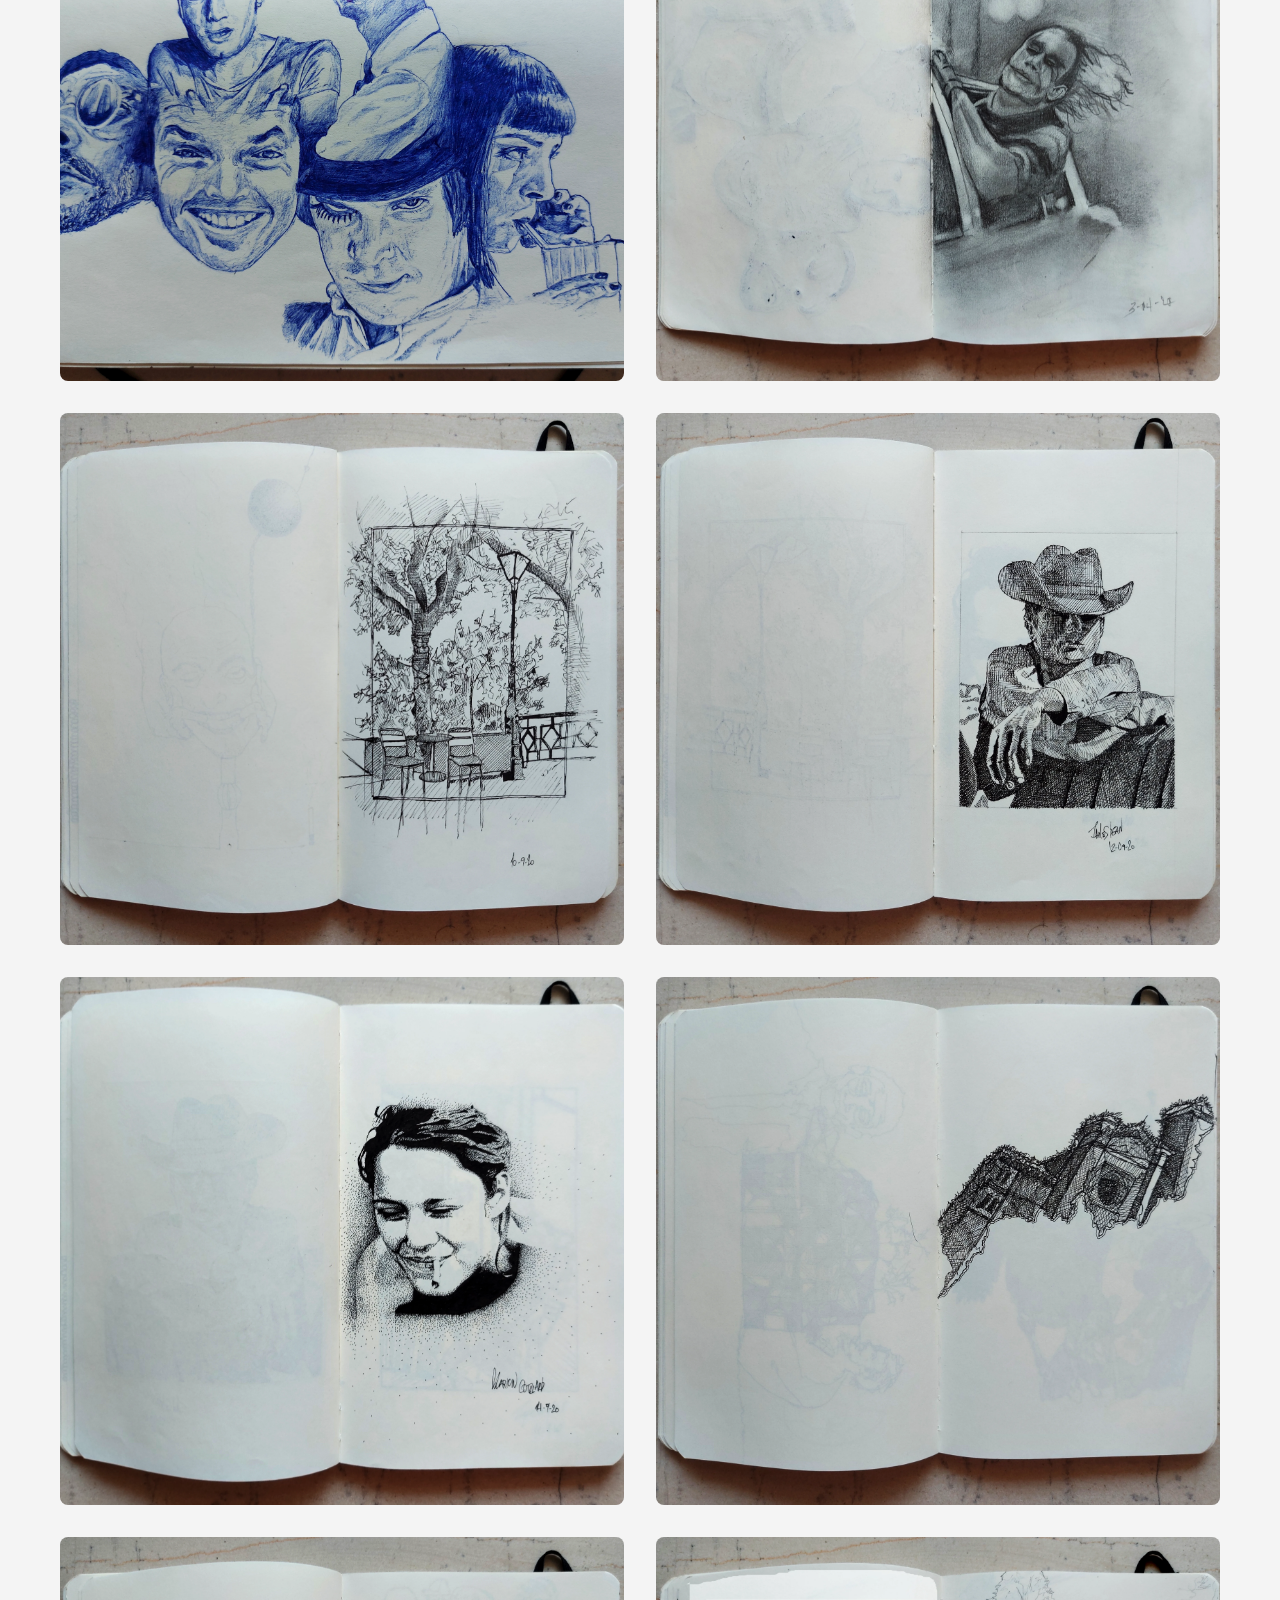
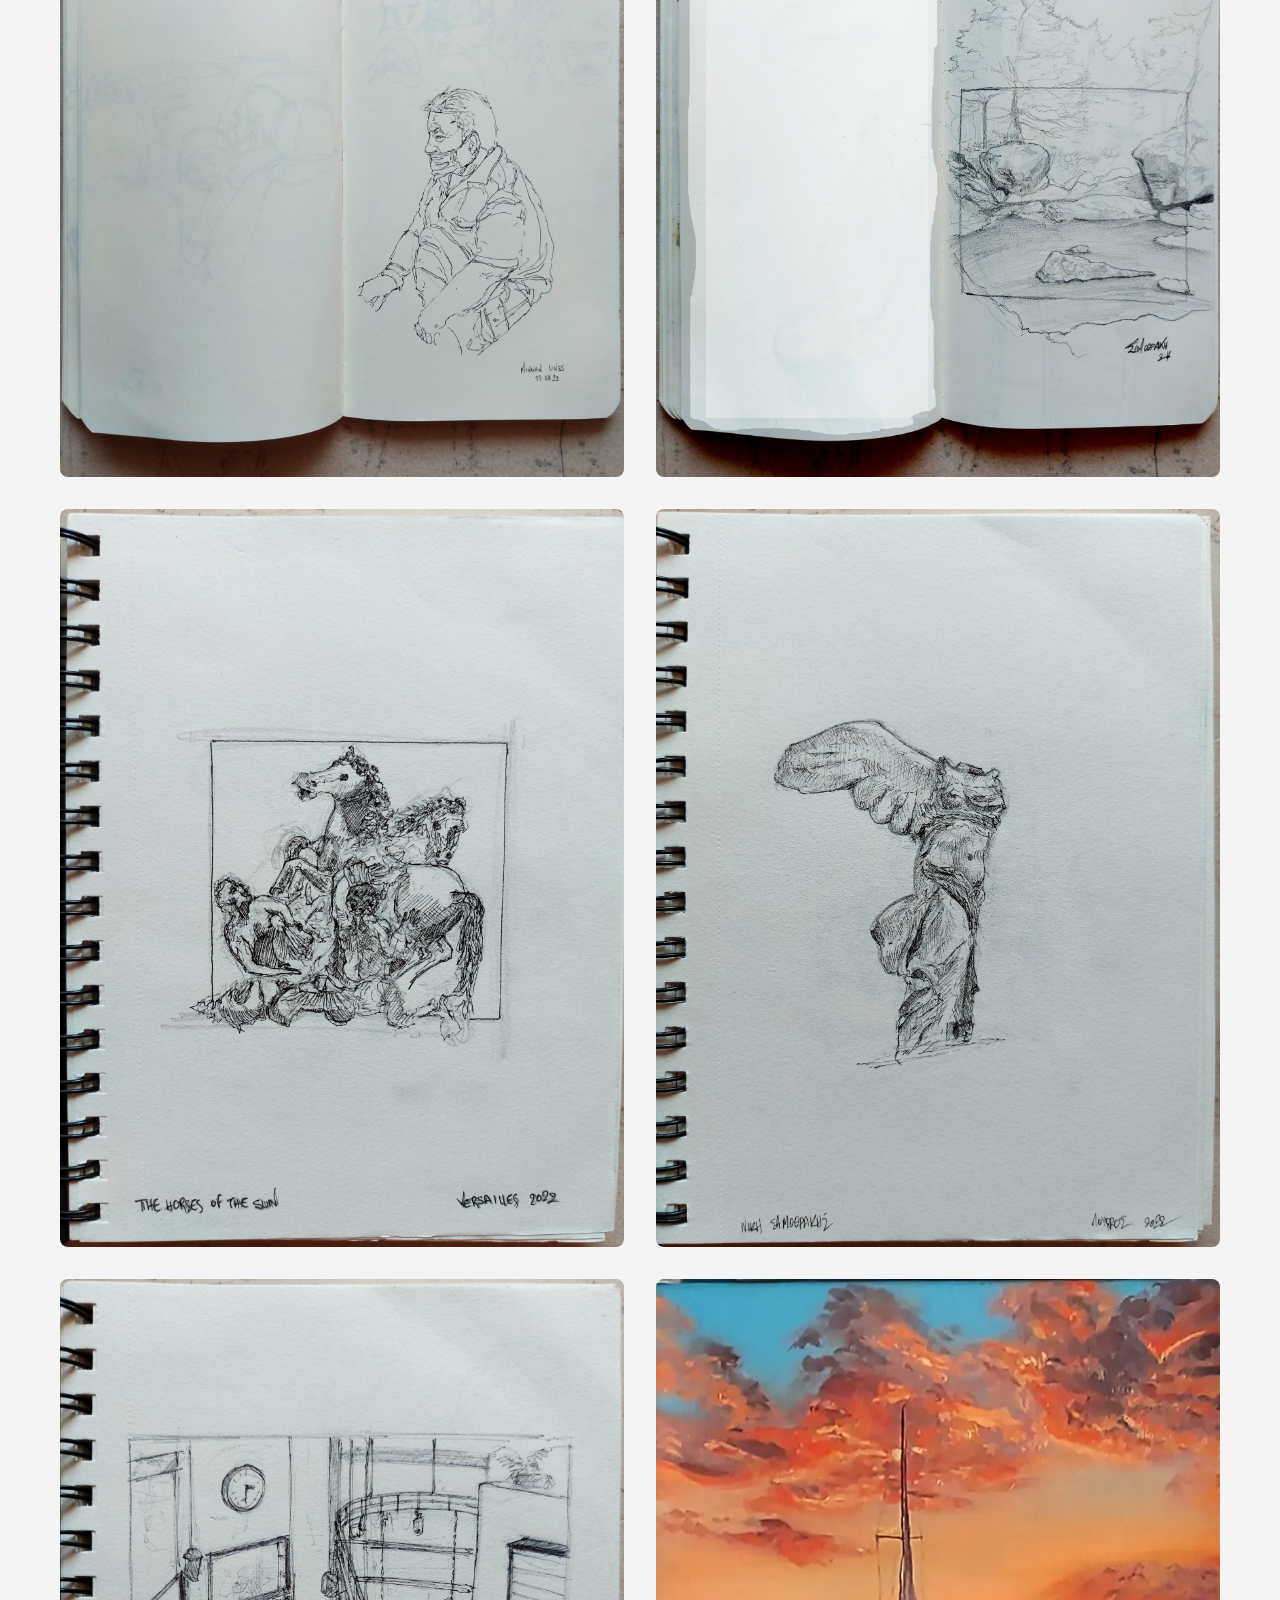
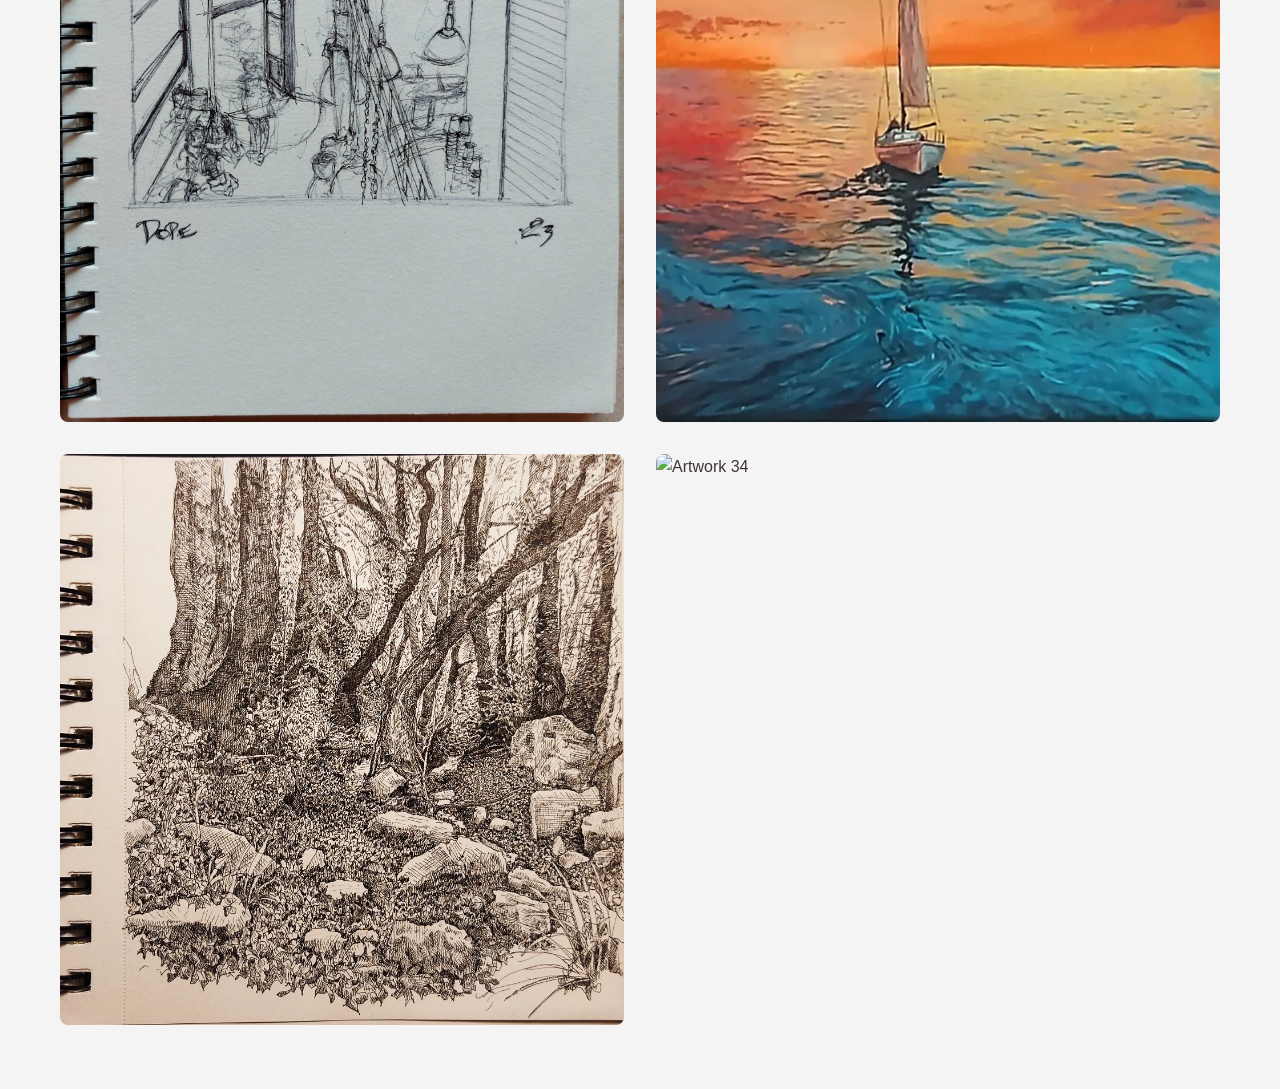
==== commit fc18369d: "added new artwork entries" ====
--- a/index.html
+++ b/index.html
@@ -130,11 +130,14 @@
                     <div class="gallery-item" data-title="Inc Pen on Sketchbook 21x14cm, 2023">
                         <img src="assets/images/31.webp" alt="Artwork 31" loading="lazy">
                     </div>
-                    <div class="gallery-item" data-title="Oil on Canvas hxycm, 2025">
+                    <div class="gallery-item" data-title="Oil on Canvas, 2025">
                         <img src="assets/images/32.webp" alt="Artwork 32" loading="lazy">
                     </div>
                     <div class="gallery-item" data-title="Ink Pen on Sketchbook hxycm, 2025">
                         <img src="assets/images/33.webp" alt="Artwork 33" loading="lazy">
+                    </div>
+                    <div class="gallery-item" data-title="Charcoal & Pencil on Paper, 2026">
+                        <img src="assets/images/34.webp" alt="Artwork 34" loading="lazy">
                     </div>
                 </div>
             </section>
